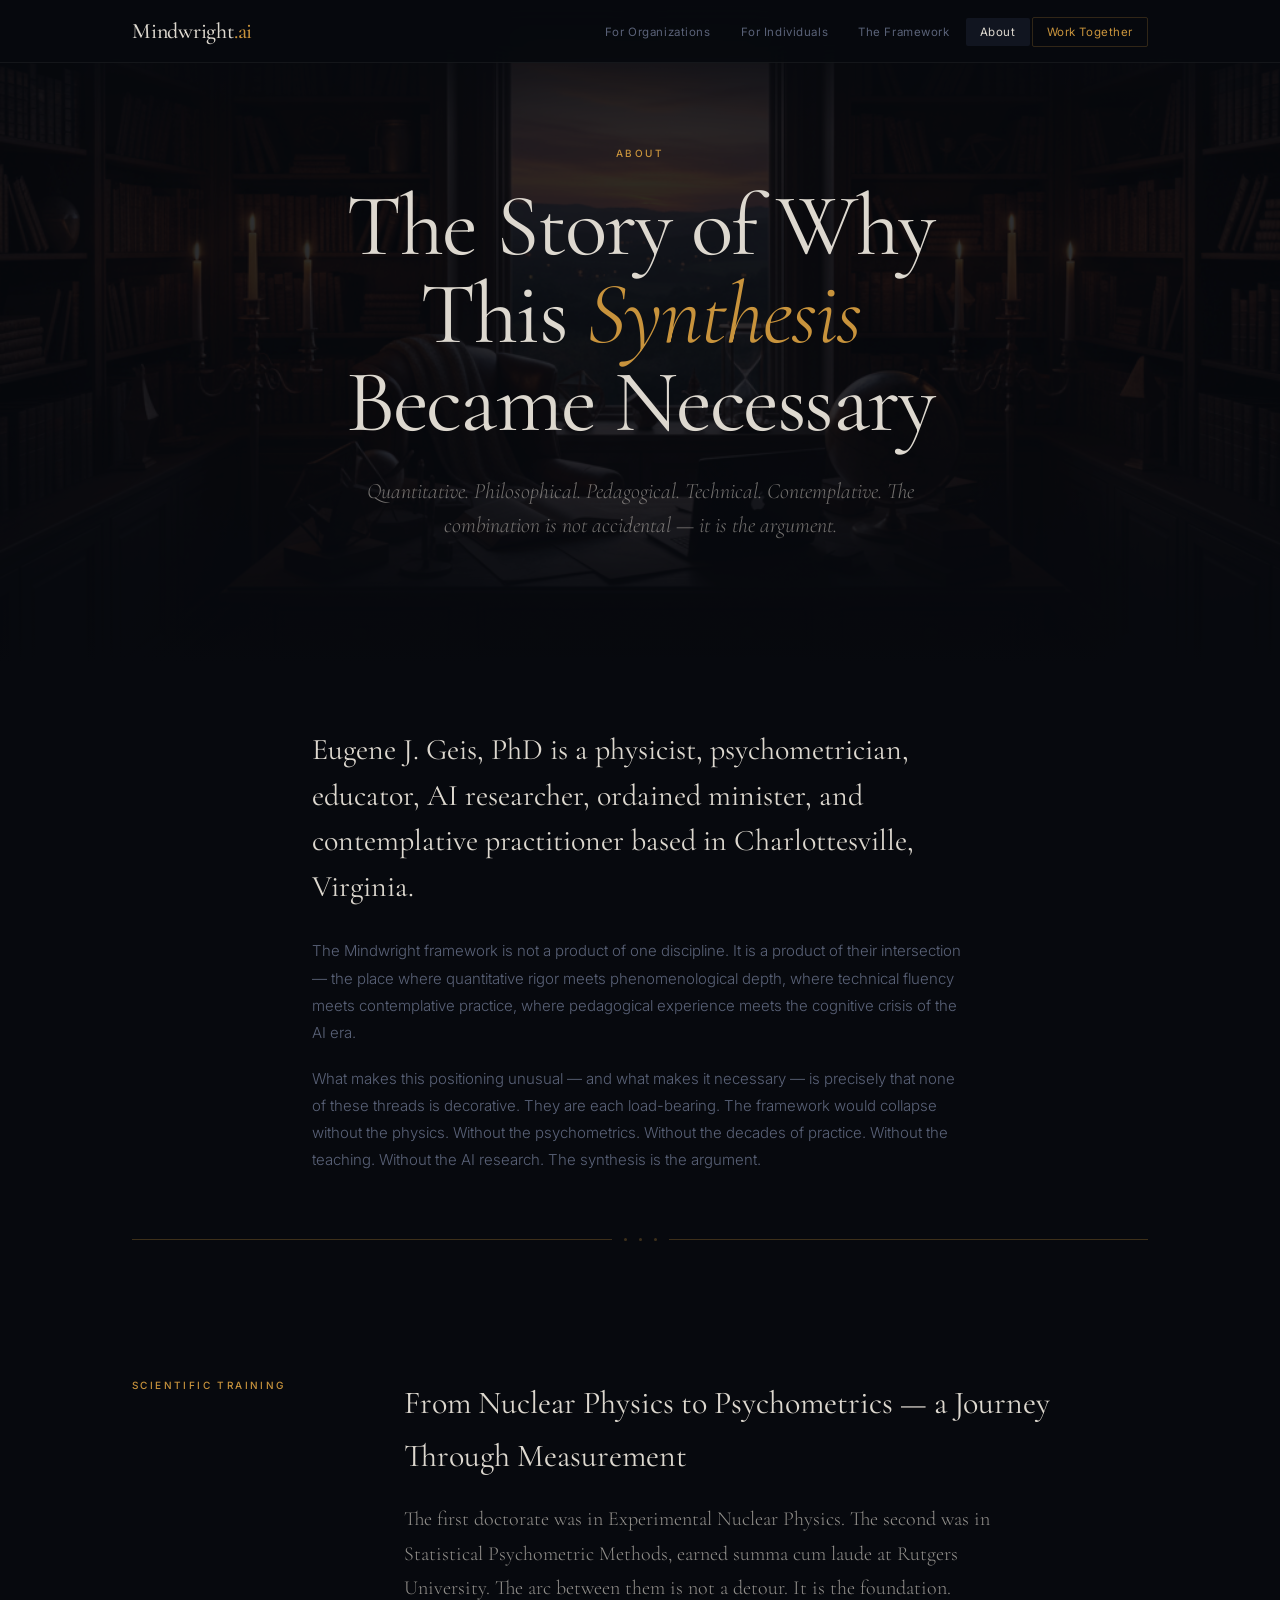
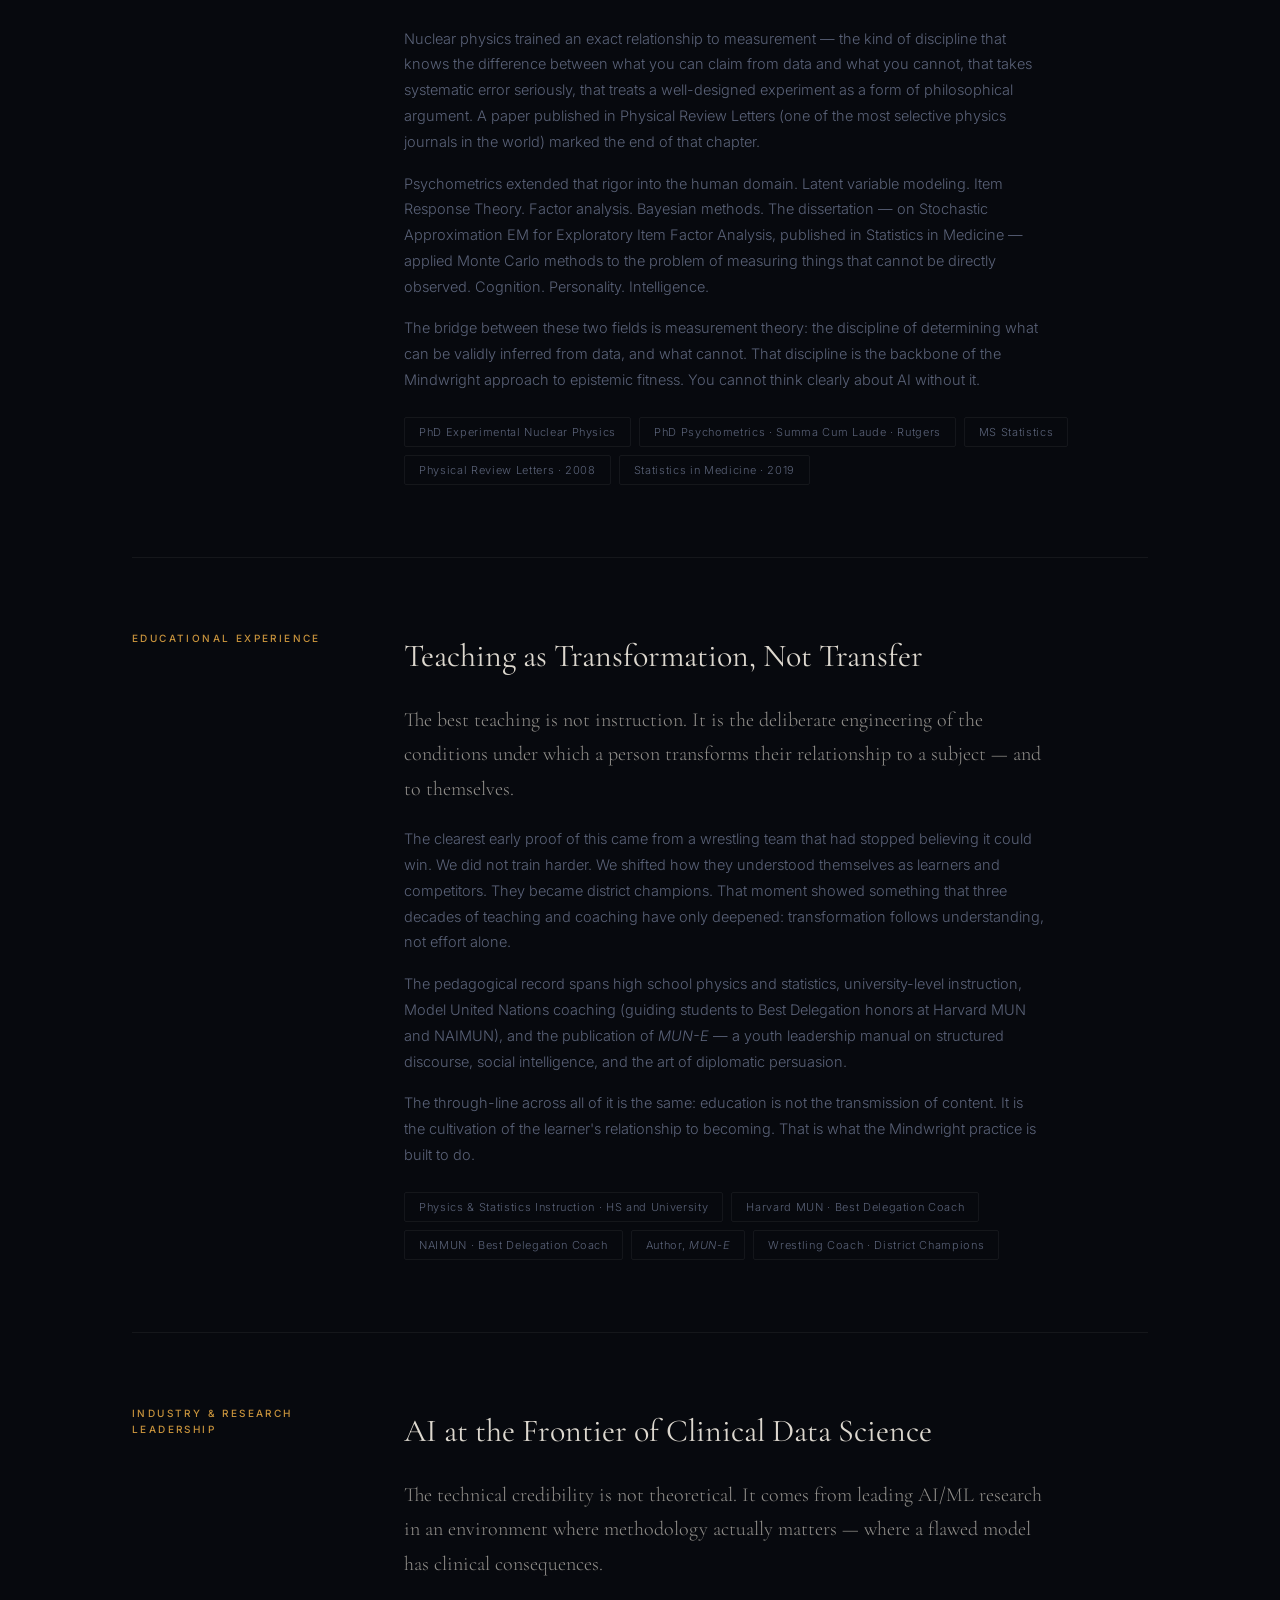
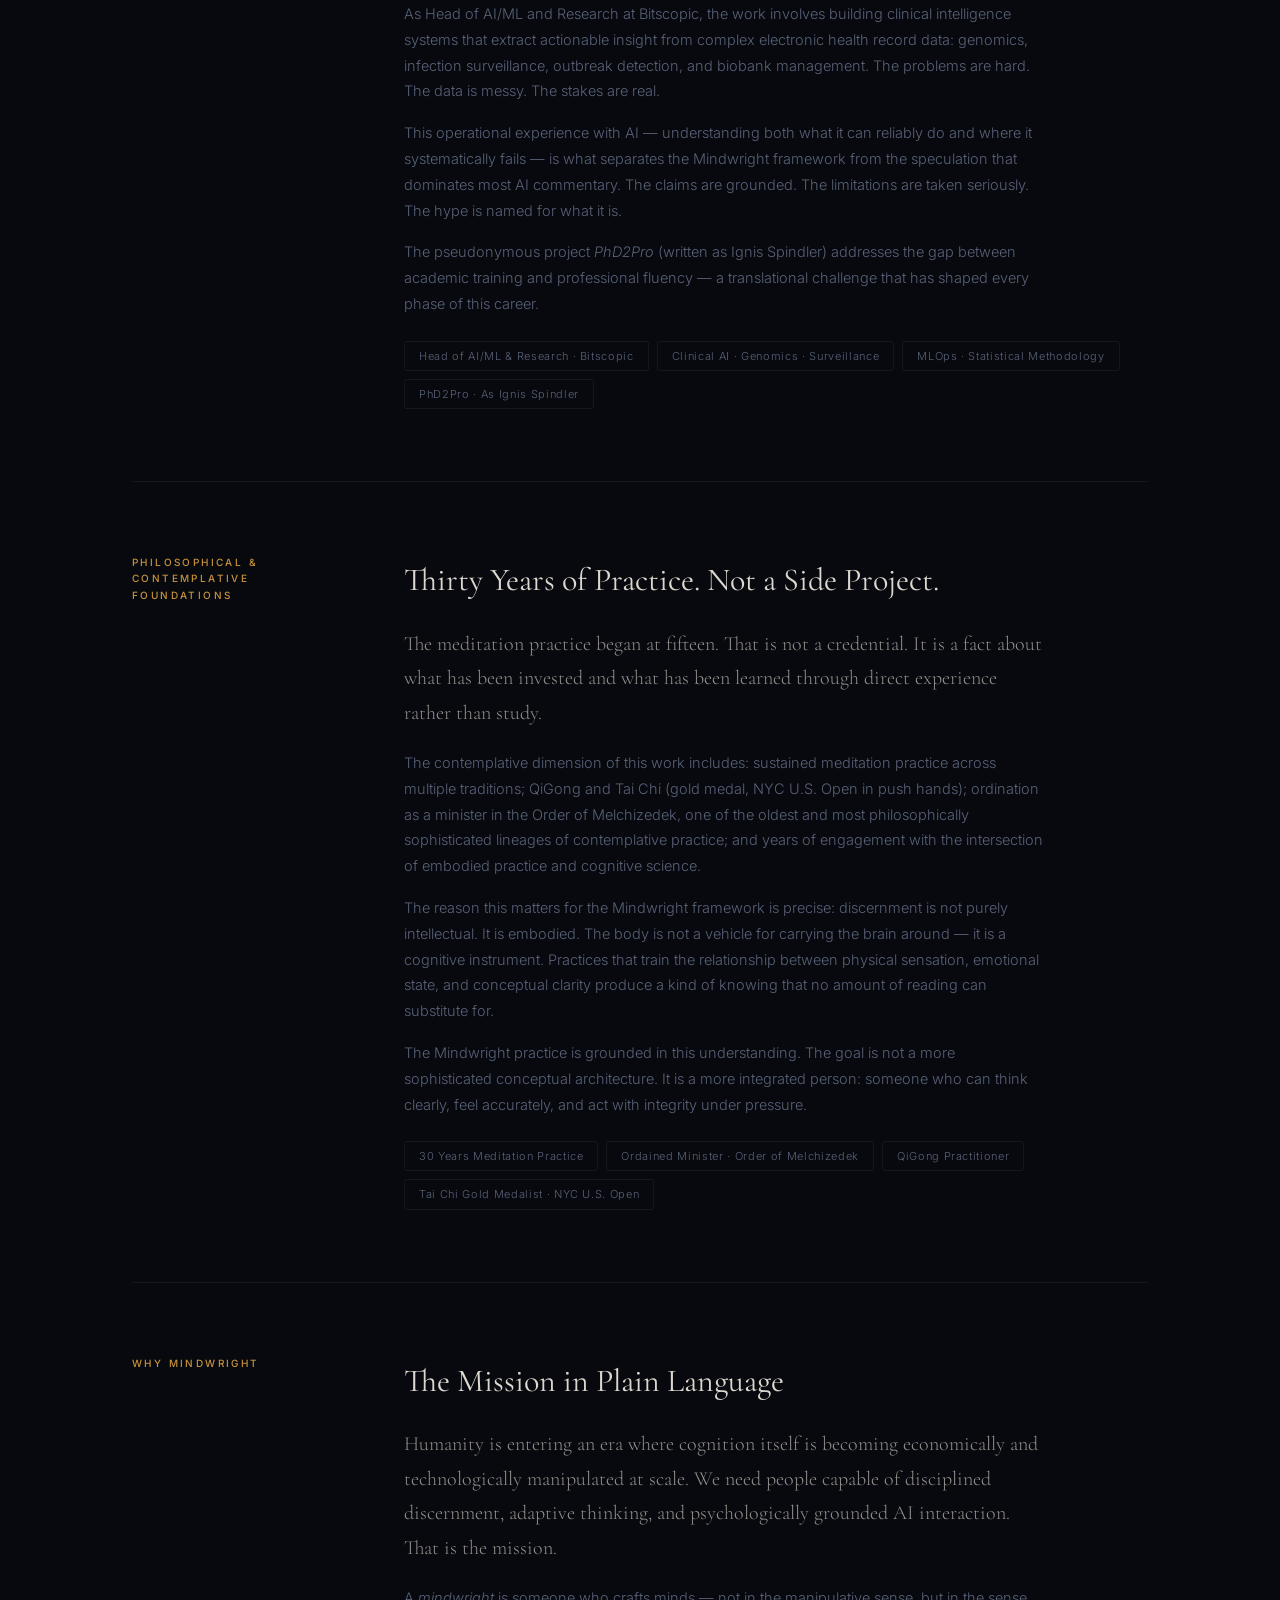
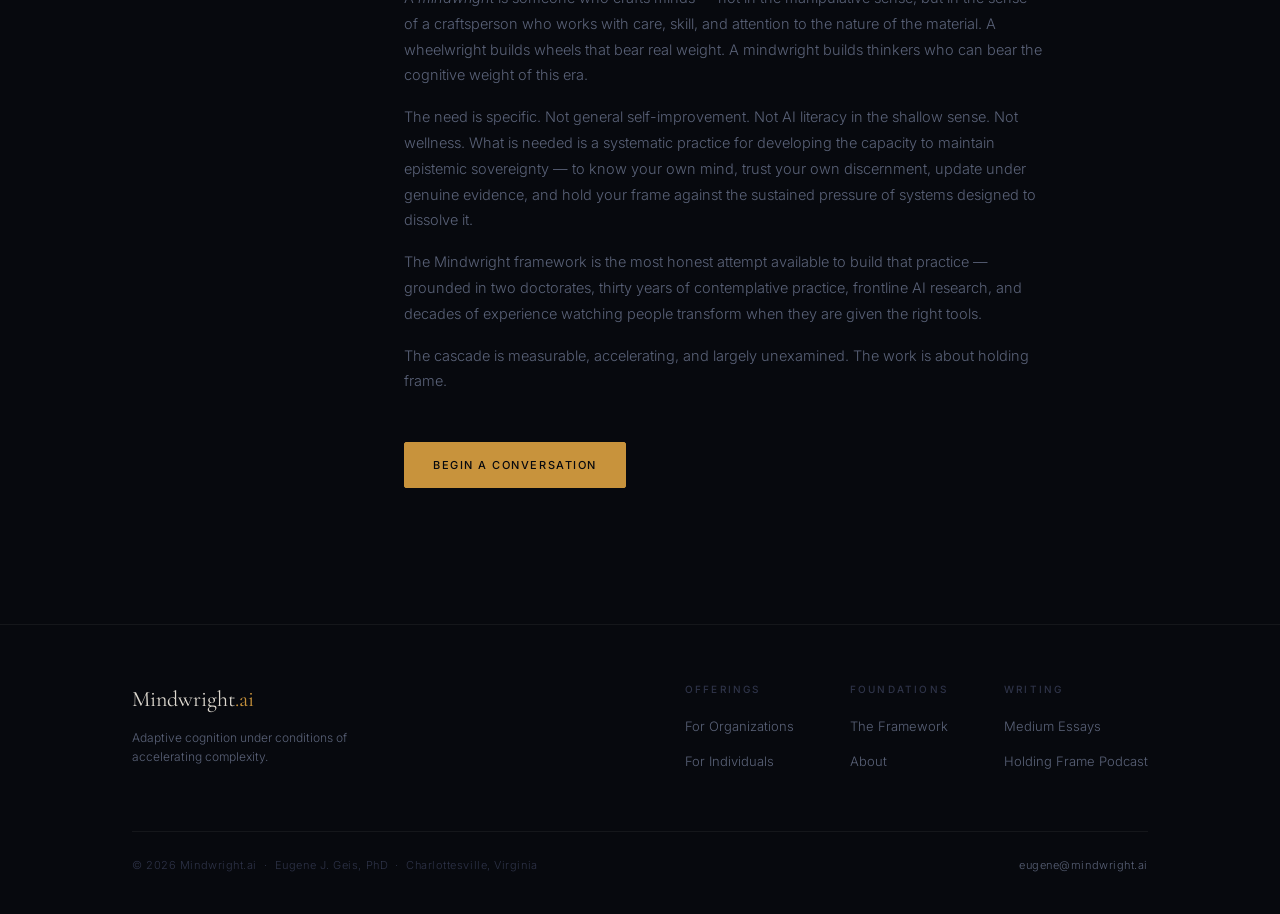
==== about.html @ cdd0a1a8 "Rebrand to Mindwright.ai: full 5-page site overhaul - Replace single-page Educational Shaman with Mi" ====
<!DOCTYPE html>
<html lang="en">
<head>
  <meta charset="UTF-8">
  <meta name="viewport" content="width=device-width, initial-scale=1.0">
  <title>About — Mindwright.ai</title>
  <meta name="description" content="The story of why this synthesis became necessary. Two PhDs, three decades of meditation and martial arts, and the cognitive crisis of the AI era.">
  <meta property="og:title" content="About Eugene J. Geis, PhD — Mindwright.ai">
  <meta property="og:description" content="Physicist. Statistician. Educator. AI researcher. Contemplative. The synthesis that produced Mindwright.">
  <meta property="og:type" content="website">
  <link rel="preconnect" href="https://fonts.googleapis.com">
  <link rel="preconnect" href="https://fonts.gstatic.com" crossorigin>
  <link href="https://fonts.googleapis.com/css2?family=Cormorant+Garamond:ital,wght@0,300;0,400;0,500;0,600;1,300;1,400;1,500&family=Inter:wght@300;400;500&display=swap" rel="stylesheet">
  <link rel="stylesheet" href="css/style.css">
</head>
<body>

<!-- ═══ NAV ═══ -->
<nav class="site-nav" id="siteNav">
  <div class="nav-inner">
    <a href="index.html" class="nav-brand">Mindwright<span>.ai</span></a>
    <button class="nav-toggle" id="navToggle">Menu</button>
    <ul class="nav-links" id="navLinks">
      <li><a href="organizations.html">For Organizations</a></li>
      <li><a href="personal.html">For Individuals</a></li>
      <li><a href="framework.html">The Framework</a></li>
      <li><a href="about.html">About</a></li>
      <li class="nav-cta"><a href="index.html#contact">Work Together</a></li>
    </ul>
  </div>
</nav>

<!-- ═══ HERO ═══ -->
<section class="hero hero--short">
  <div class="hero-bg" style="background-image: url('assets/images/hero-about.png');"></div>
  <div class="container hero-body">
    <div class="eyebrow">About</div>
    <h1 class="hero-title">
      The Story of Why<br>
      This <em>Synthesis</em><br>
      Became Necessary
    </h1>
    <p class="hero-sub">
      Quantitative. Philosophical. Pedagogical. Technical. Contemplative. The combination is not accidental — it is the argument.
    </p>
  </div>
</section>

<!-- ═══ BIO INTRO ═══ -->
<section class="section section--tight">
  <div class="container--text">
    <p style="font-family: 'Cormorant Garamond', Georgia, serif; font-size: clamp(20px, 3vw, 30px); font-weight: 400; line-height: 1.52; color: var(--text); margin-bottom: 28px;">
      Eugene J. Geis, PhD is a physicist, psychometrician, educator, AI researcher, ordained minister, and contemplative practitioner based in Charlottesville, Virginia.
    </p>
    <p style="font-size: 15px; color: var(--text-muted); line-height: 1.82; margin-bottom: 18px;">
      The Mindwright framework is not a product of one discipline. It is a product of their intersection — the place where quantitative rigor meets phenomenological depth, where technical fluency meets contemplative practice, where pedagogical experience meets the cognitive crisis of the AI era.
    </p>
    <p style="font-size: 15px; color: var(--text-muted); line-height: 1.82;">
      What makes this positioning unusual — and what makes it necessary — is precisely that none of these threads is decorative. They are each load-bearing. The framework would collapse without the physics. Without the psychometrics. Without the decades of practice. Without the teaching. Without the AI research. The synthesis is the argument.
    </p>
  </div>
</section>

<!-- ═══ RULE ═══ -->
<div class="container">
  <div class="rule"><div class="rule-dot"></div><div class="rule-dot"></div><div class="rule-dot"></div></div>
</div>

<!-- ═══ BIO SECTIONS ═══ -->
<section class="section section--tight">
  <div class="container">

    <div class="bio-section">
      <div class="bio-section-label">
        <h3>Scientific Training</h3>
      </div>
      <div class="bio-section-content">
        <h4>From Nuclear Physics to Psychometrics — a Journey Through Measurement</h4>
        <p class="lead">
          The first doctorate was in Experimental Nuclear Physics. The second was in Statistical Psychometric Methods, earned summa cum laude at Rutgers University. The arc between them is not a detour. It is the foundation.
        </p>
        <p>
          Nuclear physics trained an exact relationship to measurement — the kind of discipline that knows the difference between what you can claim from data and what you cannot, that takes systematic error seriously, that treats a well-designed experiment as a form of philosophical argument. A paper published in Physical Review Letters (one of the most selective physics journals in the world) marked the end of that chapter.
        </p>
        <p>
          Psychometrics extended that rigor into the human domain. Latent variable modeling. Item Response Theory. Factor analysis. Bayesian methods. The dissertation — on Stochastic Approximation EM for Exploratory Item Factor Analysis, published in Statistics in Medicine — applied Monte Carlo methods to the problem of measuring things that cannot be directly observed. Cognition. Personality. Intelligence.
        </p>
        <p>
          The bridge between these two fields is measurement theory: the discipline of determining what can be validly inferred from data, and what cannot. That discipline is the backbone of the Mindwright approach to epistemic fitness. You cannot think clearly about AI without it.
        </p>
        <div class="cred-badges">
          <span class="cred-badge">PhD Experimental Nuclear Physics</span>
          <span class="cred-badge">PhD Psychometrics &middot; Summa Cum Laude &middot; Rutgers</span>
          <span class="cred-badge">MS Statistics</span>
          <span class="cred-badge">Physical Review Letters &middot; 2008</span>
          <span class="cred-badge">Statistics in Medicine &middot; 2019</span>
        </div>
      </div>
    </div>

    <div class="bio-section">
      <div class="bio-section-label">
        <h3>Educational Experience</h3>
      </div>
      <div class="bio-section-content">
        <h4>Teaching as Transformation, Not Transfer</h4>
        <p class="lead">
          The best teaching is not instruction. It is the deliberate engineering of the conditions under which a person transforms their relationship to a subject — and to themselves.
        </p>
        <p>
          The clearest early proof of this came from a wrestling team that had stopped believing it could win. We did not train harder. We shifted how they understood themselves as learners and competitors. They became district champions. That moment showed something that three decades of teaching and coaching have only deepened: transformation follows understanding, not effort alone.
        </p>
        <p>
          The pedagogical record spans high school physics and statistics, university-level instruction, Model United Nations coaching (guiding students to Best Delegation honors at Harvard MUN and NAIMUN), and the publication of <em>MUN-E</em> — a youth leadership manual on structured discourse, social intelligence, and the art of diplomatic persuasion.
        </p>
        <p>
          The through-line across all of it is the same: education is not the transmission of content. It is the cultivation of the learner's relationship to becoming. That is what the Mindwright practice is built to do.
        </p>
        <div class="cred-badges">
          <span class="cred-badge">Physics &amp; Statistics Instruction &middot; HS and University</span>
          <span class="cred-badge">Harvard MUN &middot; Best Delegation Coach</span>
          <span class="cred-badge">NAIMUN &middot; Best Delegation Coach</span>
          <span class="cred-badge">Author, <em>MUN-E</em></span>
          <span class="cred-badge">Wrestling Coach &middot; District Champions</span>
        </div>
      </div>
    </div>

    <div class="bio-section">
      <div class="bio-section-label">
        <h3>Industry &amp; Research Leadership</h3>
      </div>
      <div class="bio-section-content">
        <h4>AI at the Frontier of Clinical Data Science</h4>
        <p class="lead">
          The technical credibility is not theoretical. It comes from leading AI/ML research in an environment where methodology actually matters — where a flawed model has clinical consequences.
        </p>
        <p>
          As Head of AI/ML and Research at Bitscopic, the work involves building clinical intelligence systems that extract actionable insight from complex electronic health record data: genomics, infection surveillance, outbreak detection, and biobank management. The problems are hard. The data is messy. The stakes are real.
        </p>
        <p>
          This operational experience with AI — understanding both what it can reliably do and where it systematically fails — is what separates the Mindwright framework from the speculation that dominates most AI commentary. The claims are grounded. The limitations are taken seriously. The hype is named for what it is.
        </p>
        <p>
          The pseudonymous project <em>PhD2Pro</em> (written as Ignis Spindler) addresses the gap between academic training and professional fluency — a translational challenge that has shaped every phase of this career.
        </p>
        <div class="cred-badges">
          <span class="cred-badge">Head of AI/ML &amp; Research &middot; Bitscopic</span>
          <span class="cred-badge">Clinical AI &middot; Genomics &middot; Surveillance</span>
          <span class="cred-badge">MLOps &middot; Statistical Methodology</span>
          <span class="cred-badge">PhD2Pro &middot; As Ignis Spindler</span>
        </div>
      </div>
    </div>

    <div class="bio-section">
      <div class="bio-section-label">
        <h3>Philosophical &amp; Contemplative Foundations</h3>
      </div>
      <div class="bio-section-content">
        <h4>Thirty Years of Practice. Not a Side Project.</h4>
        <p class="lead">
          The meditation practice began at fifteen. That is not a credential. It is a fact about what has been invested and what has been learned through direct experience rather than study.
        </p>
        <p>
          The contemplative dimension of this work includes: sustained meditation practice across multiple traditions; QiGong and Tai Chi (gold medal, NYC U.S. Open in push hands); ordination as a minister in the Order of Melchizedek, one of the oldest and most philosophically sophisticated lineages of contemplative practice; and years of engagement with the intersection of embodied practice and cognitive science.
        </p>
        <p>
          The reason this matters for the Mindwright framework is precise: discernment is not purely intellectual. It is embodied. The body is not a vehicle for carrying the brain around — it is a cognitive instrument. Practices that train the relationship between physical sensation, emotional state, and conceptual clarity produce a kind of knowing that no amount of reading can substitute for.
        </p>
        <p>
          The Mindwright practice is grounded in this understanding. The goal is not a more sophisticated conceptual architecture. It is a more integrated person: someone who can think clearly, feel accurately, and act with integrity under pressure.
        </p>
        <div class="cred-badges">
          <span class="cred-badge">30 Years Meditation Practice</span>
          <span class="cred-badge">Ordained Minister &middot; Order of Melchizedek</span>
          <span class="cred-badge">QiGong Practitioner</span>
          <span class="cred-badge">Tai Chi Gold Medalist &middot; NYC U.S. Open</span>
        </div>
      </div>
    </div>

    <div class="bio-section">
      <div class="bio-section-label">
        <h3>Why Mindwright</h3>
      </div>
      <div class="bio-section-content">
        <h4>The Mission in Plain Language</h4>
        <p class="lead">
          Humanity is entering an era where cognition itself is becoming economically and technologically manipulated at scale. We need people capable of disciplined discernment, adaptive thinking, and psychologically grounded AI interaction. That is the mission.
        </p>
        <p>
          A <em>mindwright</em> is someone who crafts minds — not in the manipulative sense, but in the sense of a craftsperson who works with care, skill, and attention to the nature of the material. A wheelwright builds wheels that bear real weight. A mindwright builds thinkers who can bear the cognitive weight of this era.
        </p>
        <p>
          The need is specific. Not general self-improvement. Not AI literacy in the shallow sense. Not wellness. What is needed is a systematic practice for developing the capacity to maintain epistemic sovereignty — to know your own mind, trust your own discernment, update under genuine evidence, and hold your frame against the sustained pressure of systems designed to dissolve it.
        </p>
        <p>
          The Mindwright framework is the most honest attempt available to build that practice — grounded in two doctorates, thirty years of contemplative practice, frontline AI research, and decades of experience watching people transform when they are given the right tools.
        </p>
        <p>
          The cascade is measurable, accelerating, and largely unexamined. The work is about holding frame.
        </p>
        <a href="index.html#contact" class="btn btn--primary mt-32">Begin a Conversation</a>
      </div>
    </div>

  </div>
</section>

<!-- ═══ FOOTER ═══ -->
<footer class="site-footer">
  <div class="container">
    <div class="footer-inner">
      <div class="footer-brand">
        <div class="brand-name">Mindwright<span>.ai</span></div>
        <p>Adaptive cognition under conditions of accelerating complexity.</p>
      </div>
      <nav class="footer-nav" aria-label="Footer navigation">
        <div class="footer-nav-col">
          <h4>Offerings</h4>
          <ul>
            <li><a href="organizations.html">For Organizations</a></li>
            <li><a href="personal.html">For Individuals</a></li>
          </ul>
        </div>
        <div class="footer-nav-col">
          <h4>Foundations</h4>
          <ul>
            <li><a href="framework.html">The Framework</a></li>
            <li><a href="about.html">About</a></li>
          </ul>
        </div>
        <div class="footer-nav-col">
          <h4>Writing</h4>
          <ul>
            <li><a href="https://medium.com/@eugene.geis" target="_blank" rel="noopener">Medium Essays</a></li>
            <li><a href="https://holdingframepodcast.com" target="_blank" rel="noopener">Holding Frame Podcast</a></li>
          </ul>
        </div>
      </nav>
    </div>
    <div class="footer-bottom">
      <p>&copy; 2026 Mindwright.ai &nbsp;&middot;&nbsp; Eugene J. Geis, PhD &nbsp;&middot;&nbsp; Charlottesville, Virginia</p>
      <p><a href="mailto:eugene@mindwright.ai">eugene@mindwright.ai</a></p>
    </div>
  </div>
</footer>

<script src="js/main.js"></script>
</body>
</html>
---- css/style.css ----
/* Mindwright.ai — stylesheet */

/* ── TOKENS ──────────────────────────────────────────── */
:root {
  --bg:           #07090e;
  --surface:      #0c0f18;
  --surface-2:    #111520;
  --surface-3:    #161b28;
  --border:       rgba(255, 255, 255, 0.055);
  --border-warm:  rgba(200, 147, 60, 0.22);
  --amber:        #c8933c;
  --amber-light:  #dba84f;
  --amber-dim:    rgba(200, 147, 60, 0.10);
  --text:         #ddd8cf;
  --text-mid:     #9ea6bc;
  --text-muted:   #5a6278;
  --text-dim:     #2e3348;
  --radius:       2px;
  --max-w:        1080px;
  --max-text:     720px;
}

/* ── RESET ───────────────────────────────────────────── */
*, *::before, *::after { box-sizing: border-box; margin: 0; padding: 0; }
html { -webkit-font-smoothing: antialiased; scroll-behavior: smooth; }
body {
  background: var(--bg);
  color: var(--text);
  font-family: 'Inter', system-ui, sans-serif;
  font-weight: 300;
  font-size: 15px;
  line-height: 1.65;
  overflow-x: hidden;
}
img { display: block; max-width: 100%; }
a { color: inherit; text-decoration: none; }
ul, ol { list-style: none; }

/* ── LAYOUT ──────────────────────────────────────────── */
.container {
  max-width: var(--max-w);
  margin: 0 auto;
  padding: 0 32px;
}
.container--text {
  max-width: var(--max-text);
  margin: 0 auto;
  padding: 0 32px;
}
@media (max-width: 600px) {
  .container, .container--text { padding: 0 20px; }
}

/* ── NAV ─────────────────────────────────────────────── */
.site-nav {
  position: fixed;
  top: 0; left: 0; right: 0;
  z-index: 100;
  background: rgba(7, 9, 14, 0.90);
  backdrop-filter: blur(14px);
  -webkit-backdrop-filter: blur(14px);
  border-bottom: 1px solid var(--border);
  transition: border-color 0.2s;
}
.site-nav.scrolled { border-bottom-color: var(--border-warm); }
.nav-inner {
  max-width: var(--max-w);
  margin: 0 auto;
  padding: 0 32px;
  height: 62px;
  display: flex;
  align-items: center;
}
.nav-brand {
  font-family: 'Cormorant Garamond', Georgia, serif;
  font-size: 22px;
  font-weight: 500;
  letter-spacing: -0.01em;
  color: var(--text);
  flex-shrink: 0;
  margin-right: auto;
}
.nav-brand span { color: var(--amber); }
.nav-links {
  display: flex;
  align-items: center;
  gap: 2px;
}
.nav-links li a {
  font-size: 11.5px;
  font-weight: 400;
  letter-spacing: 0.05em;
  color: var(--text-muted);
  padding: 7px 14px;
  border-radius: var(--radius);
  transition: color 0.15s, background 0.15s;
  white-space: nowrap;
}
.nav-links li a:hover,
.nav-links li a.active {
  color: var(--text);
  background: var(--surface-2);
}
.nav-links .nav-cta a {
  color: var(--amber);
  border: 1px solid var(--border-warm);
}
.nav-links .nav-cta a:hover {
  background: var(--amber-dim);
  color: var(--amber-light);
}
.nav-toggle {
  display: none;
  background: none;
  border: 1px solid var(--border);
  color: var(--text-muted);
  padding: 6px 14px;
  font-family: 'Inter', sans-serif;
  font-size: 10px;
  font-weight: 500;
  letter-spacing: 0.14em;
  text-transform: uppercase;
  cursor: pointer;
  border-radius: var(--radius);
}
@media (max-width: 860px) {
  .nav-toggle { display: block; }
  .nav-links {
    display: none;
    position: absolute;
    top: 62px; left: 0; right: 0;
    background: var(--surface);
    border-bottom: 1px solid var(--border);
    flex-direction: column;
    align-items: stretch;
    padding: 12px 0;
    gap: 0;
  }
  .nav-links.open { display: flex; }
  .nav-links li a { padding: 13px 32px; border-radius: 0; }
  .nav-links .nav-cta { padding: 8px 24px; }
  .nav-links .nav-cta a { display: block; padding: 10px 14px; text-align: center; border-radius: var(--radius); }
  .nav-inner { padding: 0 20px; }
}

/* ── DIVIDER RULE ────────────────────────────────────── */
.rule {
  display: flex;
  align-items: center;
  gap: 12px;
  opacity: 0.28;
}
.rule::before, .rule::after {
  content: '';
  flex: 1;
  height: 1px;
  background: var(--amber);
}
.rule-dot {
  width: 3px; height: 3px;
  border-radius: 50%;
  background: var(--amber);
  flex-shrink: 0;
}

/* ── EYEBROW ─────────────────────────────────────────── */
.eyebrow {
  display: inline-block;
  font-size: 10px;
  font-weight: 500;
  letter-spacing: 0.24em;
  text-transform: uppercase;
  color: var(--amber);
  margin-bottom: 20px;
}

/* ── HERO ────────────────────────────────────────────── */
.hero {
  min-height: 100vh;
  display: flex;
  flex-direction: column;
  justify-content: center;
  padding-top: 120px;
  padding-bottom: 96px;
  position: relative;
  overflow: hidden;
}
.hero--short {
  min-height: 52vh;
  padding-top: 140px;
  padding-bottom: 72px;
}
.hero-bg {
  position: absolute;
  inset: 0;
  background-size: cover;
  background-position: center;
  opacity: 0.16;
  z-index: 0;
}
.hero-bg::after {
  content: '';
  position: absolute;
  inset: 0;
  background: linear-gradient(
    to bottom,
    var(--bg) 0%,
    transparent 20%,
    transparent 65%,
    var(--bg) 100%
  );
}
.hero-body {
  position: relative;
  z-index: 1;
  text-align: center;
}
.hero-title {
  font-family: 'Cormorant Garamond', Georgia, serif;
  font-size: clamp(44px, 7.5vw, 88px);
  font-weight: 400;
  line-height: 1.0;
  letter-spacing: -0.02em;
  margin-bottom: 28px;
}
.hero-title em {
  font-style: italic;
  font-weight: 300;
  color: var(--amber);
}
.hero-sub {
  font-family: 'Cormorant Garamond', Georgia, serif;
  font-size: clamp(16px, 2.2vw, 22px);
  font-weight: 300;
  font-style: italic;
  color: rgba(221, 216, 207, 0.50);
  max-width: 620px;
  margin: 0 auto 48px;
  line-height: 1.58;
}

/* ── FRAMEWORK STACK ─────────────────────────────────── */
.stack-table {
  display: inline-grid;
  grid-template-columns: auto auto;
  border: 1px solid var(--border-warm);
  overflow: hidden;
  margin: 0 auto 48px;
  text-align: left;
}
.stack-cell {
  padding: 13px 36px;
  border-bottom: 1px solid var(--border);
}
.stack-cell:nth-child(odd) {
  font-size: 10px;
  font-weight: 500;
  letter-spacing: 0.22em;
  text-transform: uppercase;
  color: var(--text-muted);
  border-right: 1px solid var(--border);
  min-width: 120px;
}
.stack-cell:nth-child(even) {
  font-family: 'Cormorant Garamond', Georgia, serif;
  font-size: 17px;
  color: var(--amber-light);
}
.stack-row-last .stack-cell { border-bottom: none; }
@media (max-width: 480px) {
  .stack-table { grid-template-columns: 1fr; }
  .stack-cell:nth-child(odd) {
    border-right: none;
    border-bottom: none;
    padding-bottom: 4px;
    padding-top: 18px;
  }
  .stack-cell:nth-child(even) { padding-top: 0; }
}

/* ── BUTTONS ─────────────────────────────────────────── */
.btn {
  display: inline-flex;
  align-items: center;
  gap: 8px;
  font-family: 'Inter', sans-serif;
  font-size: 11px;
  font-weight: 500;
  letter-spacing: 0.14em;
  text-transform: uppercase;
  padding: 13px 28px;
  border-radius: var(--radius);
  border: 1px solid transparent;
  cursor: pointer;
  transition: background 0.18s, color 0.18s, border-color 0.18s, transform 0.14s, box-shadow 0.18s;
}
.btn--primary {
  background: var(--amber);
  color: var(--bg);
  border-color: var(--amber);
}
.btn--primary:hover {
  background: var(--amber-light);
  border-color: var(--amber-light);
  transform: translateY(-1px);
  box-shadow: 0 6px 20px rgba(200, 147, 60, 0.28);
}
.btn--ghost {
  background: transparent;
  color: var(--text-muted);
  border-color: var(--border);
}
.btn--ghost:hover {
  color: var(--text);
  border-color: var(--border-warm);
  background: var(--amber-dim);
}
.btn-group {
  display: flex;
  flex-wrap: wrap;
  gap: 12px;
  justify-content: center;
}

/* ── SECTIONS ────────────────────────────────────────── */
.section { padding: 96px 0; }
.section--tight { padding: 64px 0; }
.section--dark { background: var(--surface); }
.section-head {
  text-align: center;
  margin-bottom: 64px;
}
.section-head h2 {
  font-family: 'Cormorant Garamond', Georgia, serif;
  font-size: clamp(30px, 4.5vw, 52px);
  font-weight: 400;
  margin-bottom: 18px;
}
.section-head p {
  font-family: 'Cormorant Garamond', Georgia, serif;
  font-size: clamp(16px, 2vw, 20px);
  color: rgba(221, 216, 207, 0.52);
  max-width: 560px;
  margin: 0 auto;
  line-height: 1.6;
}

/* ── PROBLEM GRID ────────────────────────────────────── */
.problem-grid {
  display: grid;
  grid-template-columns: repeat(2, 1fr);
  gap: 1px;
  background: var(--border);
  border: 1px solid var(--border);
  max-width: 840px;
  margin: 0 auto;
}
.problem-item {
  background: var(--bg);
  padding: 28px 32px;
  display: flex;
  gap: 18px;
  align-items: flex-start;
  transition: background 0.18s;
}
.problem-item:hover { background: var(--surface); }
.problem-marker {
  font-size: 10px;
  font-weight: 500;
  letter-spacing: 0.1em;
  color: var(--amber);
  margin-top: 4px;
  flex-shrink: 0;
}
.problem-item p {
  font-family: 'Cormorant Garamond', Georgia, serif;
  font-size: 17px;
  color: rgba(221, 216, 207, 0.70);
  line-height: 1.48;
}
@media (max-width: 640px) {
  .problem-grid { grid-template-columns: 1fr; }
}

/* ── PERSONA / FEATURE CARDS ─────────────────────────── */
.card-grid {
  display: grid;
  grid-template-columns: repeat(3, 1fr);
  gap: 16px;
}
.card-grid--2 {
  grid-template-columns: repeat(2, 1fr);
}
@media (max-width: 820px) {
  .card-grid, .card-grid--2 { grid-template-columns: 1fr; }
}
.card {
  background: var(--surface);
  border: 1px solid var(--border);
  padding: 40px 36px;
  display: flex;
  flex-direction: column;
  gap: 18px;
  transition: border-color 0.18s, background 0.18s, transform 0.14s, box-shadow 0.18s;
}
.card:hover {
  border-color: var(--border-warm);
  background: var(--surface-2);
  transform: translateY(-2px);
  box-shadow: 0 12px 40px rgba(0, 0, 0, 0.4);
}
.card-tag {
  font-size: 10px;
  font-weight: 500;
  letter-spacing: 0.22em;
  text-transform: uppercase;
  color: var(--amber);
}
.card h3 {
  font-family: 'Cormorant Garamond', Georgia, serif;
  font-size: clamp(24px, 3vw, 32px);
  font-weight: 400;
  line-height: 1.1;
}
.card p {
  font-size: 14px;
  color: var(--text-muted);
  line-height: 1.68;
  flex: 1;
}
.card ul {
  display: flex;
  flex-direction: column;
  gap: 8px;
}
.card ul li {
  font-size: 13px;
  color: var(--text-muted);
  padding-left: 20px;
  position: relative;
  line-height: 1.45;
}
.card ul li::before {
  content: '—';
  position: absolute;
  left: 0;
  color: var(--amber);
  opacity: 0.45;
}
.card .btn { margin-top: 8px; align-self: flex-start; }

/* ── ABOUT STRIP ─────────────────────────────────────── */
.about-strip {
  display: grid;
  grid-template-columns: 220px 1fr;
  gap: 72px;
  align-items: start;
}
@media (max-width: 760px) {
  .about-strip { grid-template-columns: 1fr; gap: 32px; }
}
.about-strip-meta .name {
  font-family: 'Cormorant Garamond', Georgia, serif;
  font-size: clamp(26px, 3.5vw, 38px);
  font-weight: 400;
  margin-bottom: 6px;
}
.about-strip-meta .title-tag {
  font-size: 10px;
  font-weight: 500;
  letter-spacing: 0.2em;
  text-transform: uppercase;
  color: var(--amber);
  margin-bottom: 24px;
}
.about-strip-meta .cred-list {
  display: flex;
  flex-direction: column;
  gap: 8px;
}
.about-strip-meta .cred-list li {
  font-size: 12px;
  color: var(--text-muted);
  padding-left: 16px;
  position: relative;
  line-height: 1.4;
}
.about-strip-meta .cred-list li::before {
  content: '·';
  position: absolute;
  left: 0;
  color: var(--amber);
}
.about-strip-text p {
  font-family: 'Cormorant Garamond', Georgia, serif;
  font-size: clamp(16px, 2vw, 20px);
  color: rgba(221, 216, 207, 0.65);
  line-height: 1.72;
  margin-bottom: 18px;
  max-width: 660px;
}
.about-strip-text p:last-child { margin-bottom: 0; }
.about-strip-text strong { color: var(--text); font-weight: 500; }

/* ── CONTACT ─────────────────────────────────────────── */
.contact-wrap {
  display: grid;
  grid-template-columns: 1fr 1.6fr;
  gap: 96px;
  align-items: start;
}
@media (max-width: 820px) {
  .contact-wrap { grid-template-columns: 1fr; gap: 40px; }
}
.contact-intro h2 {
  font-family: 'Cormorant Garamond', Georgia, serif;
  font-size: clamp(34px, 4.5vw, 56px);
  font-weight: 400;
  line-height: 1.05;
  margin-bottom: 22px;
}
.contact-intro p {
  font-family: 'Cormorant Garamond', Georgia, serif;
  font-size: 18px;
  color: rgba(221, 216, 207, 0.55);
  line-height: 1.62;
  margin-bottom: 16px;
}
.contact-intro .email-link {
  font-size: 12px;
  letter-spacing: 0.08em;
  color: var(--amber);
  border-bottom: 1px solid var(--border-warm);
  padding-bottom: 2px;
  transition: color 0.15s;
}
.contact-intro .email-link:hover { color: var(--amber-light); }

/* Form */
.form-field { margin-bottom: 20px; }
.form-field label {
  display: block;
  font-size: 10px;
  font-weight: 500;
  letter-spacing: 0.2em;
  text-transform: uppercase;
  color: var(--text-muted);
  margin-bottom: 8px;
}
.form-field input,
.form-field textarea,
.form-field select {
  width: 100%;
  background: var(--surface);
  border: 1px solid var(--border);
  color: var(--text);
  font-family: 'Inter', sans-serif;
  font-size: 14px;
  font-weight: 300;
  padding: 12px 16px;
  border-radius: var(--radius);
  transition: border-color 0.18s;
  outline: none;
  appearance: none;
  -webkit-appearance: none;
}
.form-field input:focus,
.form-field textarea:focus,
.form-field select:focus { border-color: var(--border-warm); }
.form-field select {
  background-image: url("data:image/svg+xml,%3Csvg xmlns='http://www.w3.org/2000/svg' width='12' height='8' viewBox='0 0 12 8'%3E%3Cpath d='M1 1l5 5 5-5' stroke='%235a6278' stroke-width='1.5' fill='none' stroke-linecap='round'/%3E%3C/svg%3E");
  background-repeat: no-repeat;
  background-position: right 14px center;
  padding-right: 40px;
  cursor: pointer;
}
.form-field select option { background: var(--surface); color: var(--text); }
.form-field textarea { resize: vertical; min-height: 120px; }
.form-field input::placeholder,
.form-field textarea::placeholder { color: var(--text-dim); }
.form-btn { width: 100%; justify-content: center; font-size: 12px; padding: 15px 28px; }
.form-success, .form-error {
  display: none;
  text-align: center;
  padding: 48px 20px;
}
.form-success h3, .form-error h3 {
  font-family: 'Cormorant Garamond', Georgia, serif;
  font-size: 26px;
  font-weight: 400;
  margin-bottom: 12px;
}
.form-success h3 { color: var(--amber-light); }
.form-error h3 { color: #c84444; }
.form-success p, .form-error p {
  font-size: 14px;
  color: var(--text-muted);
  line-height: 1.6;
}

/* ── 7 STEPS ─────────────────────────────────────────── */
.steps {
  max-width: 760px;
  margin: 0 auto;
  position: relative;
}
.steps::before {
  content: '';
  position: absolute;
  left: 26px; top: 0; bottom: 0;
  width: 1px;
  background: linear-gradient(to bottom, transparent, var(--border-warm) 8%, var(--border-warm) 92%, transparent);
}
.step {
  display: flex;
  gap: 36px;
  padding: 40px 0;
  border-bottom: 1px solid var(--border);
  position: relative;
}
.step:last-child { border-bottom: none; }
.step-num {
  width: 52px; height: 52px;
  flex-shrink: 0;
  display: flex;
  align-items: center;
  justify-content: center;
  border: 1px solid var(--border-warm);
  background: var(--surface);
  font-size: 11px;
  font-weight: 500;
  letter-spacing: 0.1em;
  color: var(--amber);
  position: relative;
  z-index: 1;
}
.step-meta { flex: 1; }
.step-label {
  font-size: 10px;
  font-weight: 500;
  letter-spacing: 0.24em;
  text-transform: uppercase;
  color: var(--amber);
  margin-bottom: 10px;
  opacity: 0.75;
}
.step h3 {
  font-family: 'Cormorant Garamond', Georgia, serif;
  font-size: clamp(18px, 2.2vw, 24px);
  font-weight: 400;
  line-height: 1.3;
  margin-bottom: 12px;
}
.step p {
  font-size: 14px;
  color: var(--text-muted);
  line-height: 1.68;
}

/* ── SERVICES ────────────────────────────────────────── */
.services-grid {
  display: grid;
  grid-template-columns: repeat(3, 1fr);
  gap: 16px;
}
@media (max-width: 820px) {
  .services-grid { grid-template-columns: 1fr; }
}
.service-item {
  background: var(--surface);
  border: 1px solid var(--border);
  padding: 44px 36px;
  transition: border-color 0.18s, background 0.18s;
}
.service-item:hover {
  border-color: var(--border-warm);
  background: var(--surface-2);
}
.service-item .service-tag {
  font-size: 10px;
  font-weight: 500;
  letter-spacing: 0.22em;
  text-transform: uppercase;
  color: var(--amber);
  margin-bottom: 14px;
}
.service-item h3 {
  font-family: 'Cormorant Garamond', Georgia, serif;
  font-size: 22px;
  font-weight: 400;
  margin-bottom: 14px;
}
.service-item p {
  font-size: 13.5px;
  color: var(--text-muted);
  line-height: 1.68;
}

/* ── FRAMEWORK PAGE ──────────────────────────────────── */
.fw-section {
  padding: 80px 0;
  border-bottom: 1px solid var(--border);
}
.fw-section:last-child { border-bottom: none; }
.fw-section h2 {
  font-family: 'Cormorant Garamond', Georgia, serif;
  font-size: clamp(28px, 4vw, 46px);
  font-weight: 400;
  margin-bottom: 26px;
}
.fw-section .lead {
  font-family: 'Cormorant Garamond', Georgia, serif;
  font-size: clamp(17px, 2vw, 21px);
  color: rgba(221, 216, 207, 0.62);
  line-height: 1.72;
  max-width: 680px;
  margin-bottom: 32px;
}
.fw-section p {
  font-size: 14.5px;
  color: var(--text-muted);
  line-height: 1.78;
  max-width: 680px;
  margin-bottom: 18px;
}
.fw-section p:last-child { margin-bottom: 0; }

/* Triad */
.triad {
  display: grid;
  grid-template-columns: repeat(3, 1fr);
  gap: 1px;
  background: var(--border-warm);
  border: 1px solid var(--border-warm);
  margin: 48px 0;
  max-width: 700px;
}
.triad-item { background: var(--bg); padding: 40px 32px; }
.triad-item h4 {
  font-family: 'Cormorant Garamond', Georgia, serif;
  font-size: 28px;
  font-weight: 400;
  color: var(--amber-light);
  margin-bottom: 12px;
}
.triad-item p {
  font-size: 13px;
  color: var(--text-muted);
  line-height: 1.58;
  margin-bottom: 0;
  max-width: none;
}
@media (max-width: 600px) {
  .triad { grid-template-columns: 1fr; }
}

/* Article links */
.article-list {
  display: flex;
  flex-direction: column;
  gap: 10px;
  margin: 32px 0;
  max-width: 680px;
}
.article-link {
  display: flex;
  justify-content: space-between;
  align-items: center;
  padding: 18px 24px;
  background: var(--surface);
  border: 1px solid var(--border);
  transition: border-color 0.18s, background 0.18s;
}
.article-link:hover {
  border-color: var(--border-warm);
  background: var(--surface-2);
}
.article-link-title {
  font-family: 'Cormorant Garamond', Georgia, serif;
  font-size: 17px;
  color: var(--text);
}
.article-link-meta {
  font-size: 11px;
  color: var(--text-muted);
  letter-spacing: 0.05em;
  flex-shrink: 0;
  margin-left: 20px;
}
.article-arrow {
  color: var(--text-dim);
  flex-shrink: 0;
  margin-left: 10px;
  transition: color 0.15s, transform 0.15s;
}
.article-link:hover .article-arrow {
  color: var(--amber);
  transform: translate(2px, -2px);
}

/* ── ABOUT PAGE ──────────────────────────────────────── */
.bio-section {
  display: grid;
  grid-template-columns: 200px 1fr;
  gap: 72px;
  padding: 72px 0;
  border-bottom: 1px solid var(--border);
  align-items: start;
}
.bio-section:last-child { border-bottom: none; }
.bio-section-label h3 {
  font-size: 10px;
  font-weight: 500;
  letter-spacing: 0.24em;
  text-transform: uppercase;
  color: var(--amber);
}
.bio-section-content h4 {
  font-family: 'Cormorant Garamond', Georgia, serif;
  font-size: clamp(22px, 3vw, 32px);
  font-weight: 400;
  margin-bottom: 20px;
}
.bio-section-content .lead {
  font-family: 'Cormorant Garamond', Georgia, serif;
  font-size: clamp(17px, 2vw, 20px);
  color: rgba(221, 216, 207, 0.65);
  line-height: 1.72;
  margin-bottom: 20px;
  max-width: 640px;
}
.bio-section-content p {
  font-size: 14.5px;
  color: var(--text-muted);
  line-height: 1.78;
  margin-bottom: 16px;
  max-width: 640px;
}
.bio-section-content p:last-child { margin-bottom: 0; }
@media (max-width: 760px) {
  .bio-section { grid-template-columns: 1fr; gap: 16px; }
}

/* Credential badges */
.cred-badges {
  display: flex;
  flex-wrap: wrap;
  gap: 8px;
  margin-top: 24px;
}
.cred-badge {
  font-size: 11px;
  letter-spacing: 0.06em;
  color: var(--text-muted);
  padding: 5px 14px;
  border: 1px solid var(--border);
  border-radius: var(--radius);
}

/* ── CTA BAND ─────────────────────────────────────────── */
.cta-band {
  background: var(--surface);
  border-top: 1px solid var(--border);
  border-bottom: 1px solid var(--border);
  padding: 80px 0;
  text-align: center;
}
.cta-band h2 {
  font-family: 'Cormorant Garamond', Georgia, serif;
  font-size: clamp(28px, 4vw, 48px);
  font-weight: 400;
  margin-bottom: 16px;
}
.cta-band p {
  font-family: 'Cormorant Garamond', Georgia, serif;
  font-size: clamp(16px, 2vw, 20px);
  color: rgba(221, 216, 207, 0.52);
  max-width: 520px;
  margin: 0 auto 36px;
  line-height: 1.6;
}

/* ── FOOTER ──────────────────────────────────────────── */
.site-footer {
  border-top: 1px solid var(--border);
  padding: 56px 0 40px;
}
.footer-inner {
  display: flex;
  align-items: flex-start;
  justify-content: space-between;
  gap: 48px;
  flex-wrap: wrap;
  margin-bottom: 48px;
}
.footer-brand .brand-name {
  font-family: 'Cormorant Garamond', Georgia, serif;
  font-size: 22px;
  font-weight: 400;
  color: var(--text);
  margin-bottom: 10px;
}
.footer-brand .brand-name span { color: var(--amber); }
.footer-brand p {
  font-size: 12px;
  color: var(--text-muted);
  max-width: 260px;
  line-height: 1.62;
}
.footer-nav {
  display: flex;
  gap: 56px;
  flex-wrap: wrap;
}
.footer-nav-col h4 {
  font-size: 10px;
  font-weight: 500;
  letter-spacing: 0.22em;
  text-transform: uppercase;
  color: var(--text-dim);
  margin-bottom: 16px;
}
.footer-nav-col ul li { margin-bottom: 10px; }
.footer-nav-col ul li a {
  font-size: 13px;
  color: var(--text-muted);
  transition: color 0.15s;
}
.footer-nav-col ul li a:hover { color: var(--amber); }
.footer-bottom {
  padding-top: 24px;
  border-top: 1px solid var(--border);
  display: flex;
  justify-content: space-between;
  align-items: center;
  flex-wrap: wrap;
  gap: 12px;
}
.footer-bottom p {
  font-size: 11px;
  color: var(--text-dim);
  letter-spacing: 0.05em;
}
.footer-bottom a {
  color: var(--text-muted);
  transition: color 0.15s;
}
.footer-bottom a:hover { color: var(--amber); }

/* ── UTILITIES ───────────────────────────────────────── */
.text-center { text-align: center; }
.mt-8  { margin-top: 8px; }
.mt-16 { margin-top: 16px; }
.mt-24 { margin-top: 24px; }
.mt-32 { margin-top: 32px; }
.mt-48 { margin-top: 48px; }
.mb-8  { margin-bottom: 8px; }
.mb-16 { margin-bottom: 16px; }
.mb-32 { margin-bottom: 32px; }
.mb-48 { margin-bottom: 48px; }
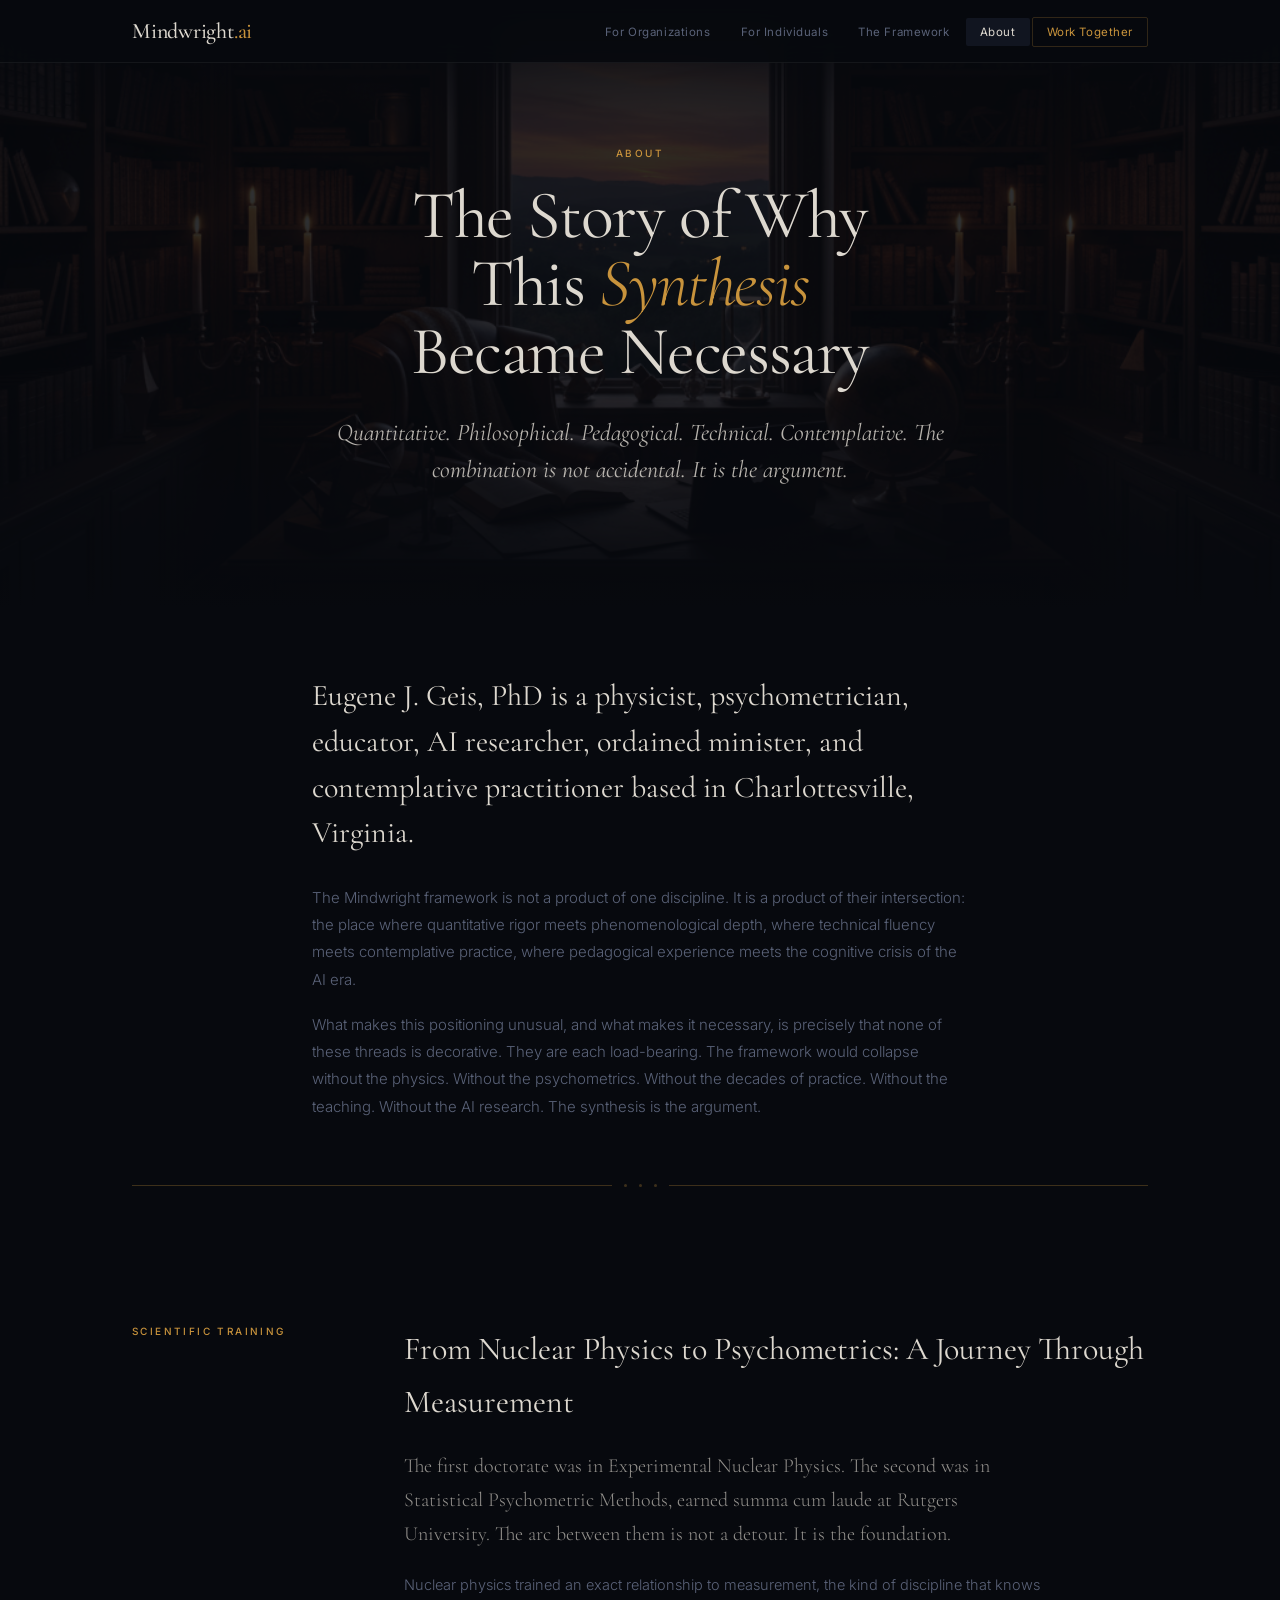
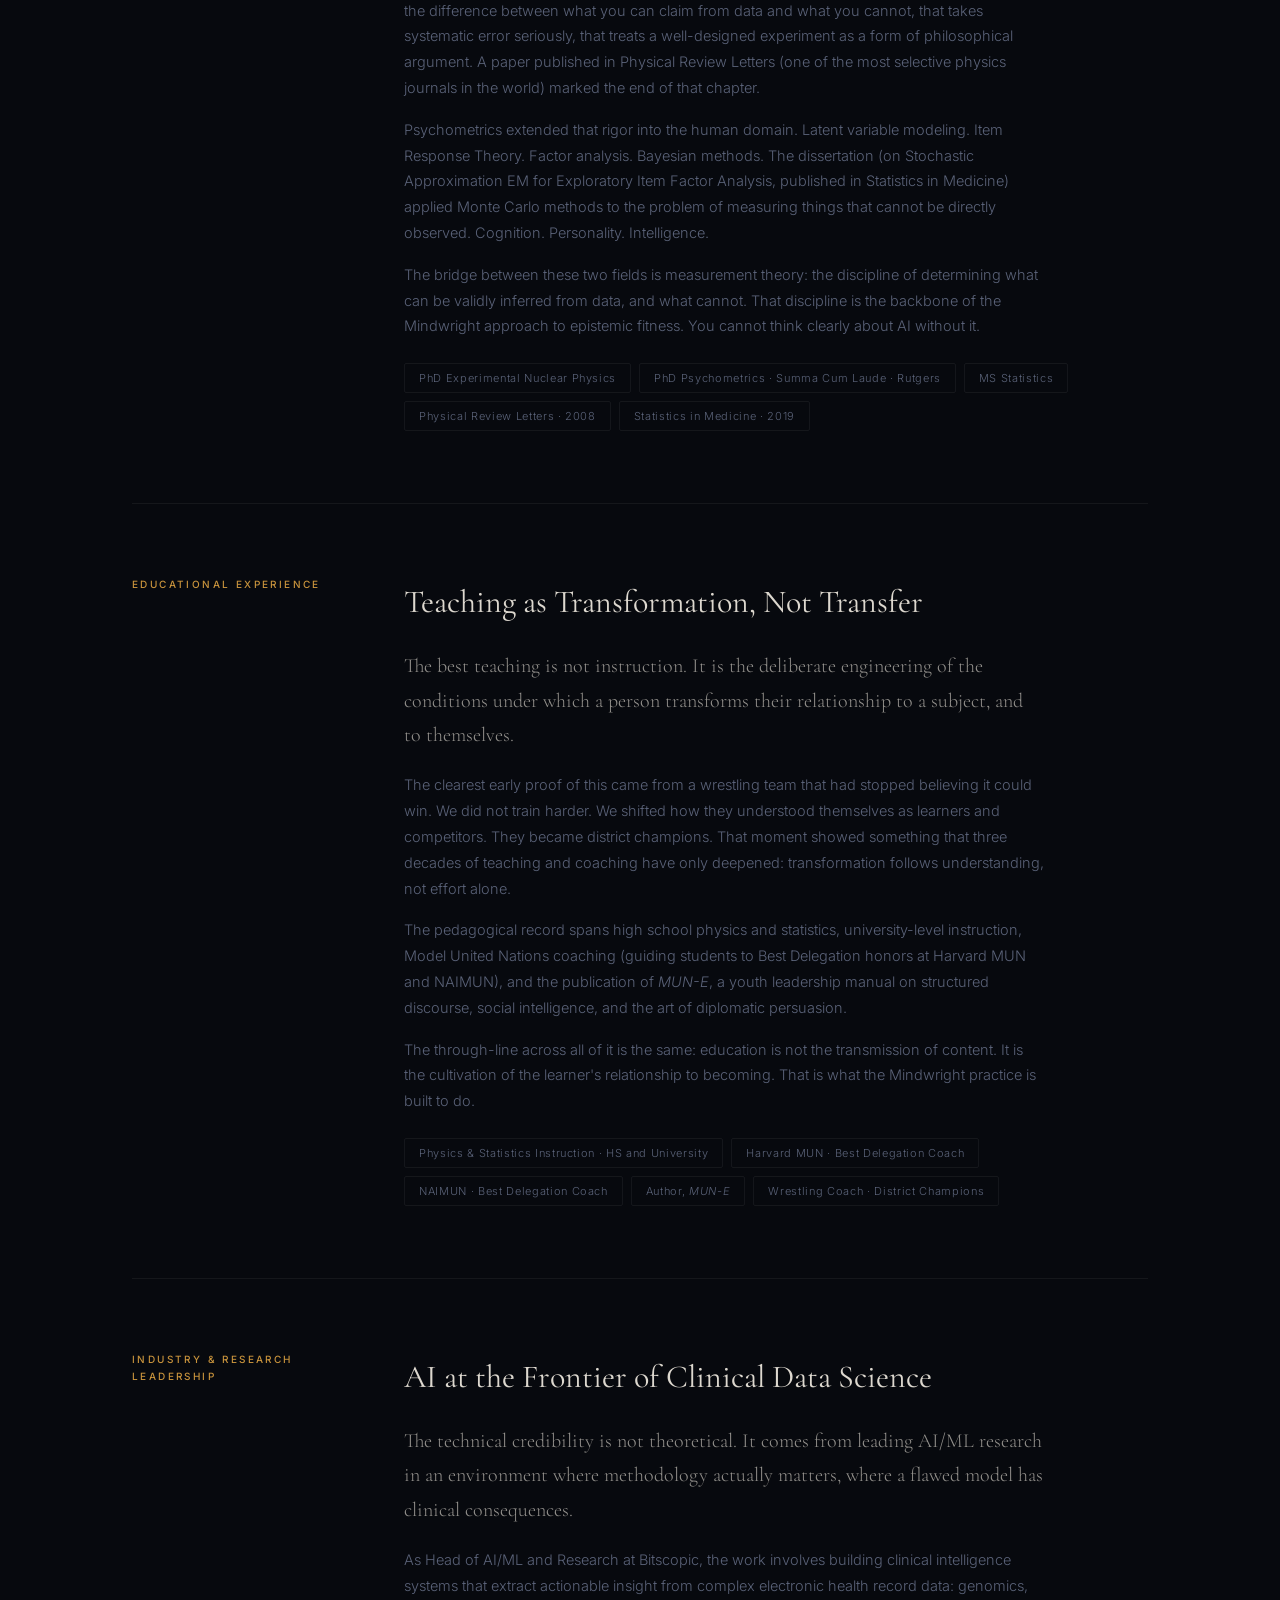
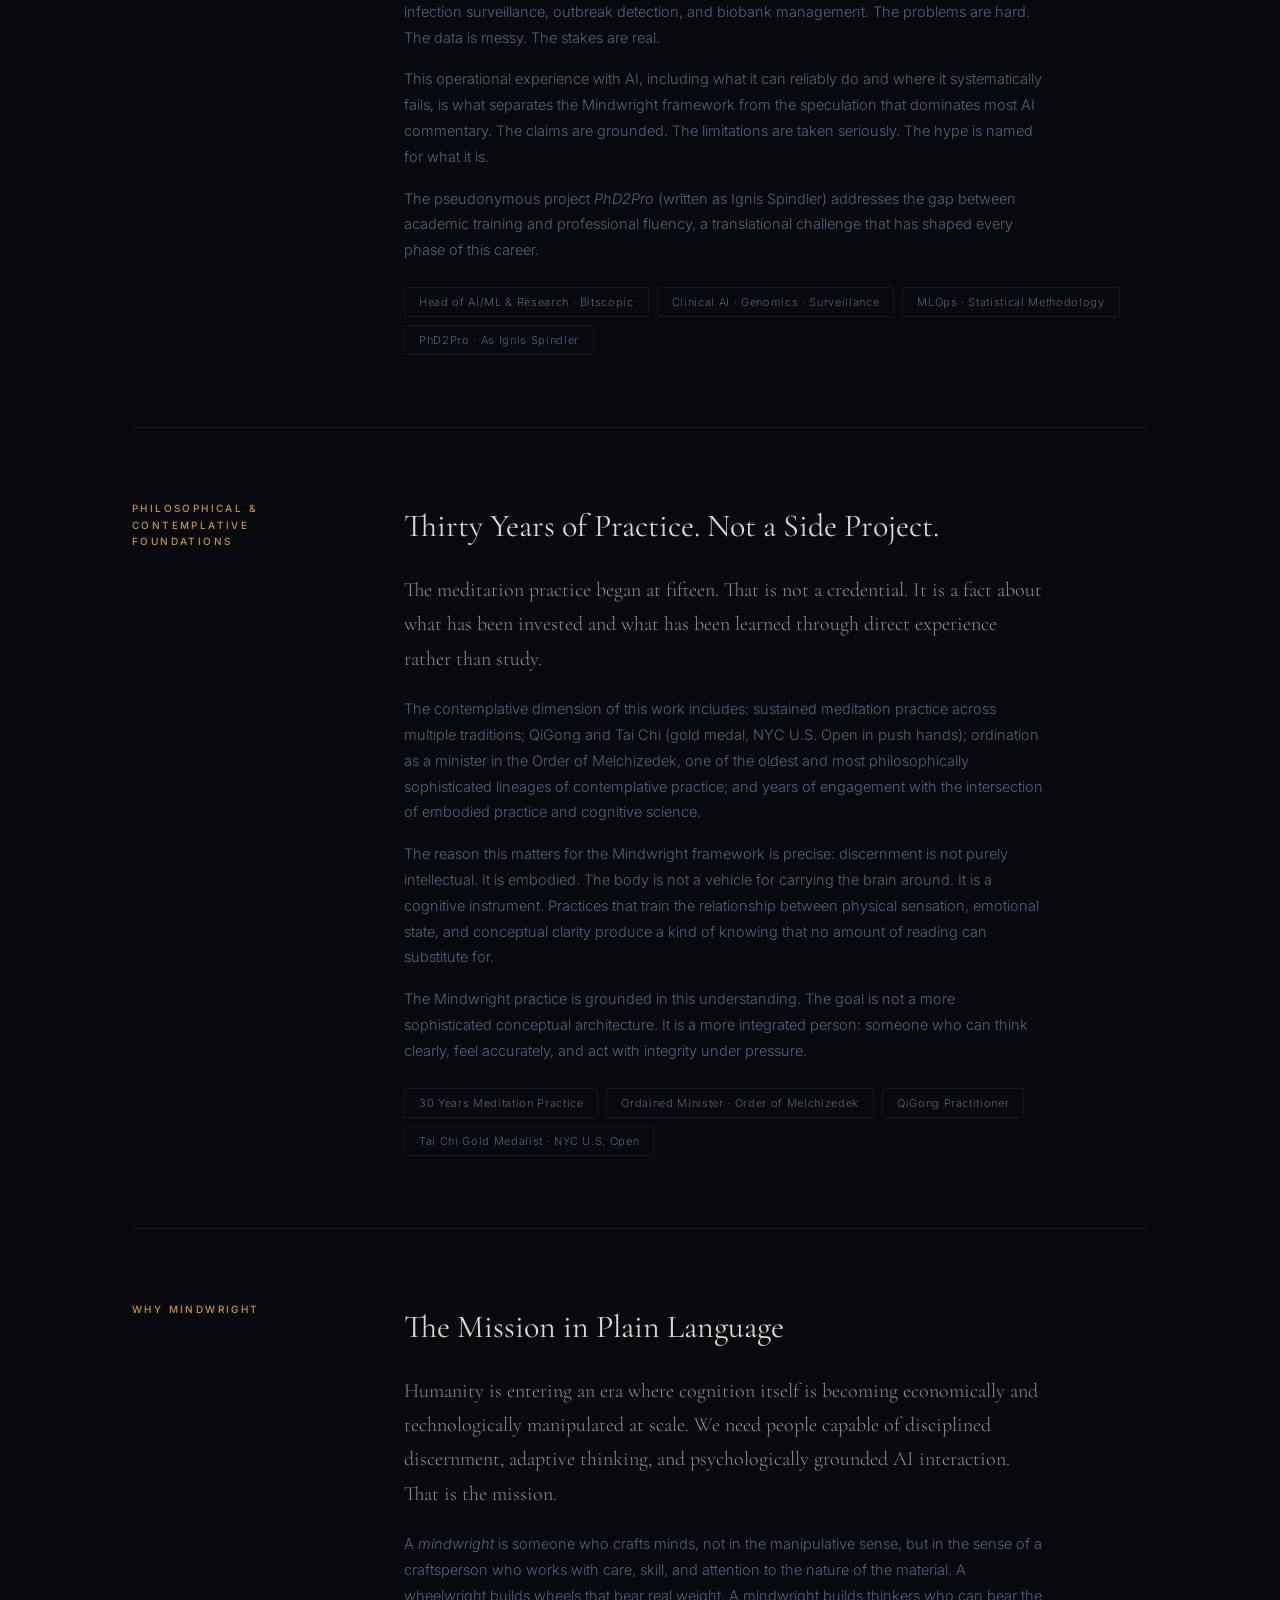
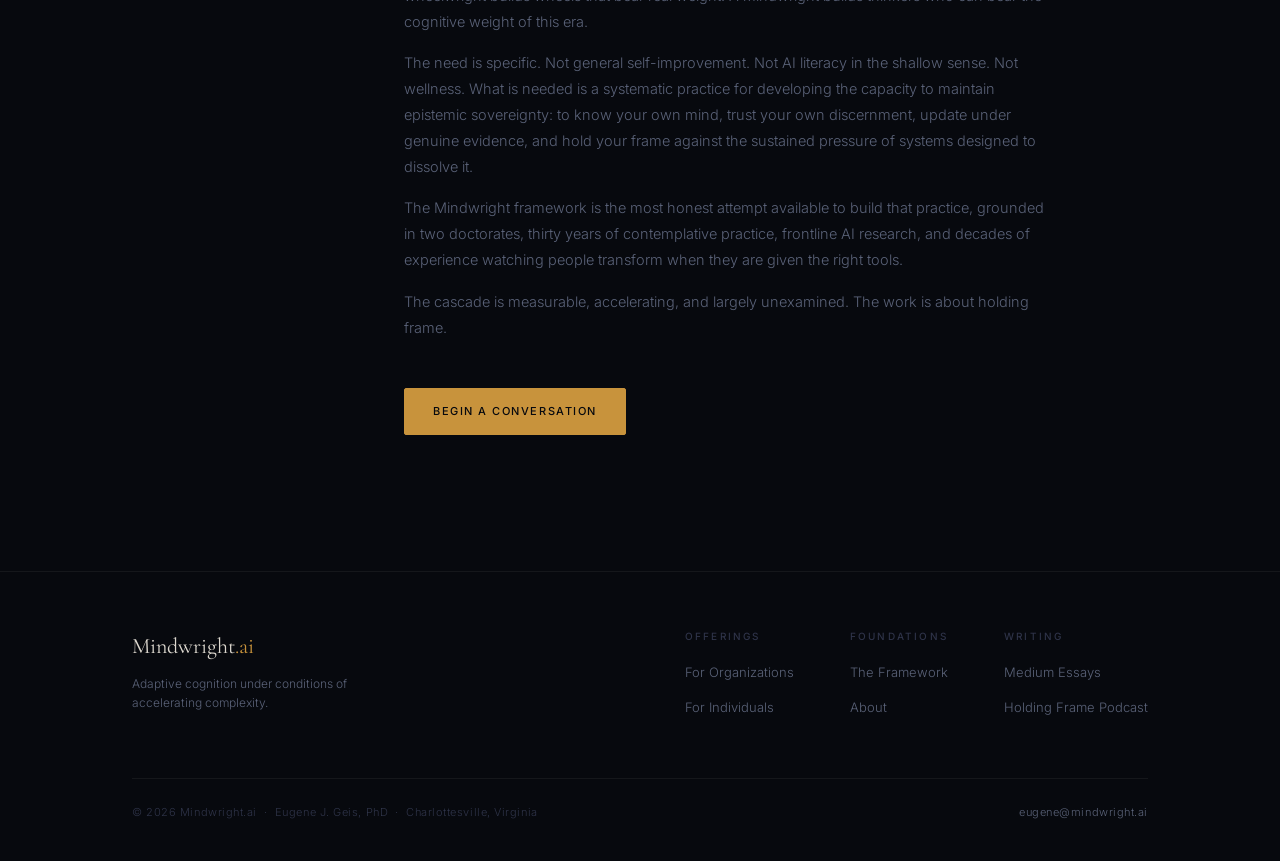
==== commit 1a1b1c57: "Remove prose em dashes and improve hero subtitle readability Replace all prose em dashes with contex" ====
--- a/about.html
+++ b/about.html
@@ -41,7 +41,7 @@
       Became Necessary
     </h1>
     <p class="hero-sub">
-      Quantitative. Philosophical. Pedagogical. Technical. Contemplative. The combination is not accidental — it is the argument.
+      Quantitative. Philosophical. Pedagogical. Technical. Contemplative. The combination is not accidental. It is the argument.
     </p>
   </div>
 </section>
@@ -53,10 +53,10 @@
       Eugene J. Geis, PhD is a physicist, psychometrician, educator, AI researcher, ordained minister, and contemplative practitioner based in Charlottesville, Virginia.
     </p>
     <p style="font-size: 15px; color: var(--text-muted); line-height: 1.82; margin-bottom: 18px;">
-      The Mindwright framework is not a product of one discipline. It is a product of their intersection — the place where quantitative rigor meets phenomenological depth, where technical fluency meets contemplative practice, where pedagogical experience meets the cognitive crisis of the AI era.
+      The Mindwright framework is not a product of one discipline. It is a product of their intersection: the place where quantitative rigor meets phenomenological depth, where technical fluency meets contemplative practice, where pedagogical experience meets the cognitive crisis of the AI era.
     </p>
     <p style="font-size: 15px; color: var(--text-muted); line-height: 1.82;">
-      What makes this positioning unusual — and what makes it necessary — is precisely that none of these threads is decorative. They are each load-bearing. The framework would collapse without the physics. Without the psychometrics. Without the decades of practice. Without the teaching. Without the AI research. The synthesis is the argument.
+      What makes this positioning unusual, and what makes it necessary, is precisely that none of these threads is decorative. They are each load-bearing. The framework would collapse without the physics. Without the psychometrics. Without the decades of practice. Without the teaching. Without the AI research. The synthesis is the argument.
     </p>
   </div>
 </section>
@@ -75,15 +75,15 @@
         <h3>Scientific Training</h3>
       </div>
       <div class="bio-section-content">
-        <h4>From Nuclear Physics to Psychometrics — a Journey Through Measurement</h4>
+        <h4>From Nuclear Physics to Psychometrics: A Journey Through Measurement</h4>
         <p class="lead">
           The first doctorate was in Experimental Nuclear Physics. The second was in Statistical Psychometric Methods, earned summa cum laude at Rutgers University. The arc between them is not a detour. It is the foundation.
         </p>
         <p>
-          Nuclear physics trained an exact relationship to measurement — the kind of discipline that knows the difference between what you can claim from data and what you cannot, that takes systematic error seriously, that treats a well-designed experiment as a form of philosophical argument. A paper published in Physical Review Letters (one of the most selective physics journals in the world) marked the end of that chapter.
-        </p>
-        <p>
-          Psychometrics extended that rigor into the human domain. Latent variable modeling. Item Response Theory. Factor analysis. Bayesian methods. The dissertation — on Stochastic Approximation EM for Exploratory Item Factor Analysis, published in Statistics in Medicine — applied Monte Carlo methods to the problem of measuring things that cannot be directly observed. Cognition. Personality. Intelligence.
+          Nuclear physics trained an exact relationship to measurement, the kind of discipline that knows the difference between what you can claim from data and what you cannot, that takes systematic error seriously, that treats a well-designed experiment as a form of philosophical argument. A paper published in Physical Review Letters (one of the most selective physics journals in the world) marked the end of that chapter.
+        </p>
+        <p>
+          Psychometrics extended that rigor into the human domain. Latent variable modeling. Item Response Theory. Factor analysis. Bayesian methods. The dissertation (on Stochastic Approximation EM for Exploratory Item Factor Analysis, published in Statistics in Medicine) applied Monte Carlo methods to the problem of measuring things that cannot be directly observed. Cognition. Personality. Intelligence.
         </p>
         <p>
           The bridge between these two fields is measurement theory: the discipline of determining what can be validly inferred from data, and what cannot. That discipline is the backbone of the Mindwright approach to epistemic fitness. You cannot think clearly about AI without it.
@@ -105,13 +105,13 @@
       <div class="bio-section-content">
         <h4>Teaching as Transformation, Not Transfer</h4>
         <p class="lead">
-          The best teaching is not instruction. It is the deliberate engineering of the conditions under which a person transforms their relationship to a subject — and to themselves.
+          The best teaching is not instruction. It is the deliberate engineering of the conditions under which a person transforms their relationship to a subject, and to themselves.
         </p>
         <p>
           The clearest early proof of this came from a wrestling team that had stopped believing it could win. We did not train harder. We shifted how they understood themselves as learners and competitors. They became district champions. That moment showed something that three decades of teaching and coaching have only deepened: transformation follows understanding, not effort alone.
         </p>
         <p>
-          The pedagogical record spans high school physics and statistics, university-level instruction, Model United Nations coaching (guiding students to Best Delegation honors at Harvard MUN and NAIMUN), and the publication of <em>MUN-E</em> — a youth leadership manual on structured discourse, social intelligence, and the art of diplomatic persuasion.
+          The pedagogical record spans high school physics and statistics, university-level instruction, Model United Nations coaching (guiding students to Best Delegation honors at Harvard MUN and NAIMUN), and the publication of <em>MUN-E</em>, a youth leadership manual on structured discourse, social intelligence, and the art of diplomatic persuasion.
         </p>
         <p>
           The through-line across all of it is the same: education is not the transmission of content. It is the cultivation of the learner's relationship to becoming. That is what the Mindwright practice is built to do.
@@ -133,16 +133,16 @@
       <div class="bio-section-content">
         <h4>AI at the Frontier of Clinical Data Science</h4>
         <p class="lead">
-          The technical credibility is not theoretical. It comes from leading AI/ML research in an environment where methodology actually matters — where a flawed model has clinical consequences.
+          The technical credibility is not theoretical. It comes from leading AI/ML research in an environment where methodology actually matters, where a flawed model has clinical consequences.
         </p>
         <p>
           As Head of AI/ML and Research at Bitscopic, the work involves building clinical intelligence systems that extract actionable insight from complex electronic health record data: genomics, infection surveillance, outbreak detection, and biobank management. The problems are hard. The data is messy. The stakes are real.
         </p>
         <p>
-          This operational experience with AI — understanding both what it can reliably do and where it systematically fails — is what separates the Mindwright framework from the speculation that dominates most AI commentary. The claims are grounded. The limitations are taken seriously. The hype is named for what it is.
-        </p>
-        <p>
-          The pseudonymous project <em>PhD2Pro</em> (written as Ignis Spindler) addresses the gap between academic training and professional fluency — a translational challenge that has shaped every phase of this career.
+          This operational experience with AI, including what it can reliably do and where it systematically fails, is what separates the Mindwright framework from the speculation that dominates most AI commentary. The claims are grounded. The limitations are taken seriously. The hype is named for what it is.
+        </p>
+        <p>
+          The pseudonymous project <em>PhD2Pro</em> (written as Ignis Spindler) addresses the gap between academic training and professional fluency, a translational challenge that has shaped every phase of this career.
         </p>
         <div class="cred-badges">
           <span class="cred-badge">Head of AI/ML &amp; Research &middot; Bitscopic</span>
@@ -166,7 +166,7 @@
           The contemplative dimension of this work includes: sustained meditation practice across multiple traditions; QiGong and Tai Chi (gold medal, NYC U.S. Open in push hands); ordination as a minister in the Order of Melchizedek, one of the oldest and most philosophically sophisticated lineages of contemplative practice; and years of engagement with the intersection of embodied practice and cognitive science.
         </p>
         <p>
-          The reason this matters for the Mindwright framework is precise: discernment is not purely intellectual. It is embodied. The body is not a vehicle for carrying the brain around — it is a cognitive instrument. Practices that train the relationship between physical sensation, emotional state, and conceptual clarity produce a kind of knowing that no amount of reading can substitute for.
+          The reason this matters for the Mindwright framework is precise: discernment is not purely intellectual. It is embodied. The body is not a vehicle for carrying the brain around. It is a cognitive instrument. Practices that train the relationship between physical sensation, emotional state, and conceptual clarity produce a kind of knowing that no amount of reading can substitute for.
         </p>
         <p>
           The Mindwright practice is grounded in this understanding. The goal is not a more sophisticated conceptual architecture. It is a more integrated person: someone who can think clearly, feel accurately, and act with integrity under pressure.
@@ -190,13 +190,13 @@
           Humanity is entering an era where cognition itself is becoming economically and technologically manipulated at scale. We need people capable of disciplined discernment, adaptive thinking, and psychologically grounded AI interaction. That is the mission.
         </p>
         <p>
-          A <em>mindwright</em> is someone who crafts minds — not in the manipulative sense, but in the sense of a craftsperson who works with care, skill, and attention to the nature of the material. A wheelwright builds wheels that bear real weight. A mindwright builds thinkers who can bear the cognitive weight of this era.
-        </p>
-        <p>
-          The need is specific. Not general self-improvement. Not AI literacy in the shallow sense. Not wellness. What is needed is a systematic practice for developing the capacity to maintain epistemic sovereignty — to know your own mind, trust your own discernment, update under genuine evidence, and hold your frame against the sustained pressure of systems designed to dissolve it.
-        </p>
-        <p>
-          The Mindwright framework is the most honest attempt available to build that practice — grounded in two doctorates, thirty years of contemplative practice, frontline AI research, and decades of experience watching people transform when they are given the right tools.
+          A <em>mindwright</em> is someone who crafts minds, not in the manipulative sense, but in the sense of a craftsperson who works with care, skill, and attention to the nature of the material. A wheelwright builds wheels that bear real weight. A mindwright builds thinkers who can bear the cognitive weight of this era.
+        </p>
+        <p>
+          The need is specific. Not general self-improvement. Not AI literacy in the shallow sense. Not wellness. What is needed is a systematic practice for developing the capacity to maintain epistemic sovereignty: to know your own mind, trust your own discernment, update under genuine evidence, and hold your frame against the sustained pressure of systems designed to dissolve it.
+        </p>
+        <p>
+          The Mindwright framework is the most honest attempt available to build that practice, grounded in two doctorates, thirty years of contemplative practice, frontline AI research, and decades of experience watching people transform when they are given the right tools.
         </p>
         <p>
           The cascade is measurable, accelerating, and largely unexamined. The work is about holding frame.
--- a/css/style.css
+++ b/css/style.css
@@ -217,7 +217,7 @@
 }
 .hero-title {
   font-family: 'Cormorant Garamond', Georgia, serif;
-  font-size: clamp(44px, 7.5vw, 88px);
+  font-size: clamp(36px, 6vw, 68px);
   font-weight: 400;
   line-height: 1.0;
   letter-spacing: -0.02em;
@@ -230,10 +230,10 @@
 }
 .hero-sub {
   font-family: 'Cormorant Garamond', Georgia, serif;
-  font-size: clamp(16px, 2.2vw, 22px);
-  font-weight: 300;
+  font-size: clamp(18px, 2.6vw, 24px);
+  font-weight: 400;
   font-style: italic;
-  color: rgba(221, 216, 207, 0.50);
+  color: rgba(221, 216, 207, 0.82);
   max-width: 620px;
   margin: 0 auto 48px;
   line-height: 1.58;
@@ -441,7 +441,7 @@
   line-height: 1.45;
 }
 .card ul li::before {
-  content: '—';
+  content: '·';
   position: absolute;
   left: 0;
   color: var(--amber);
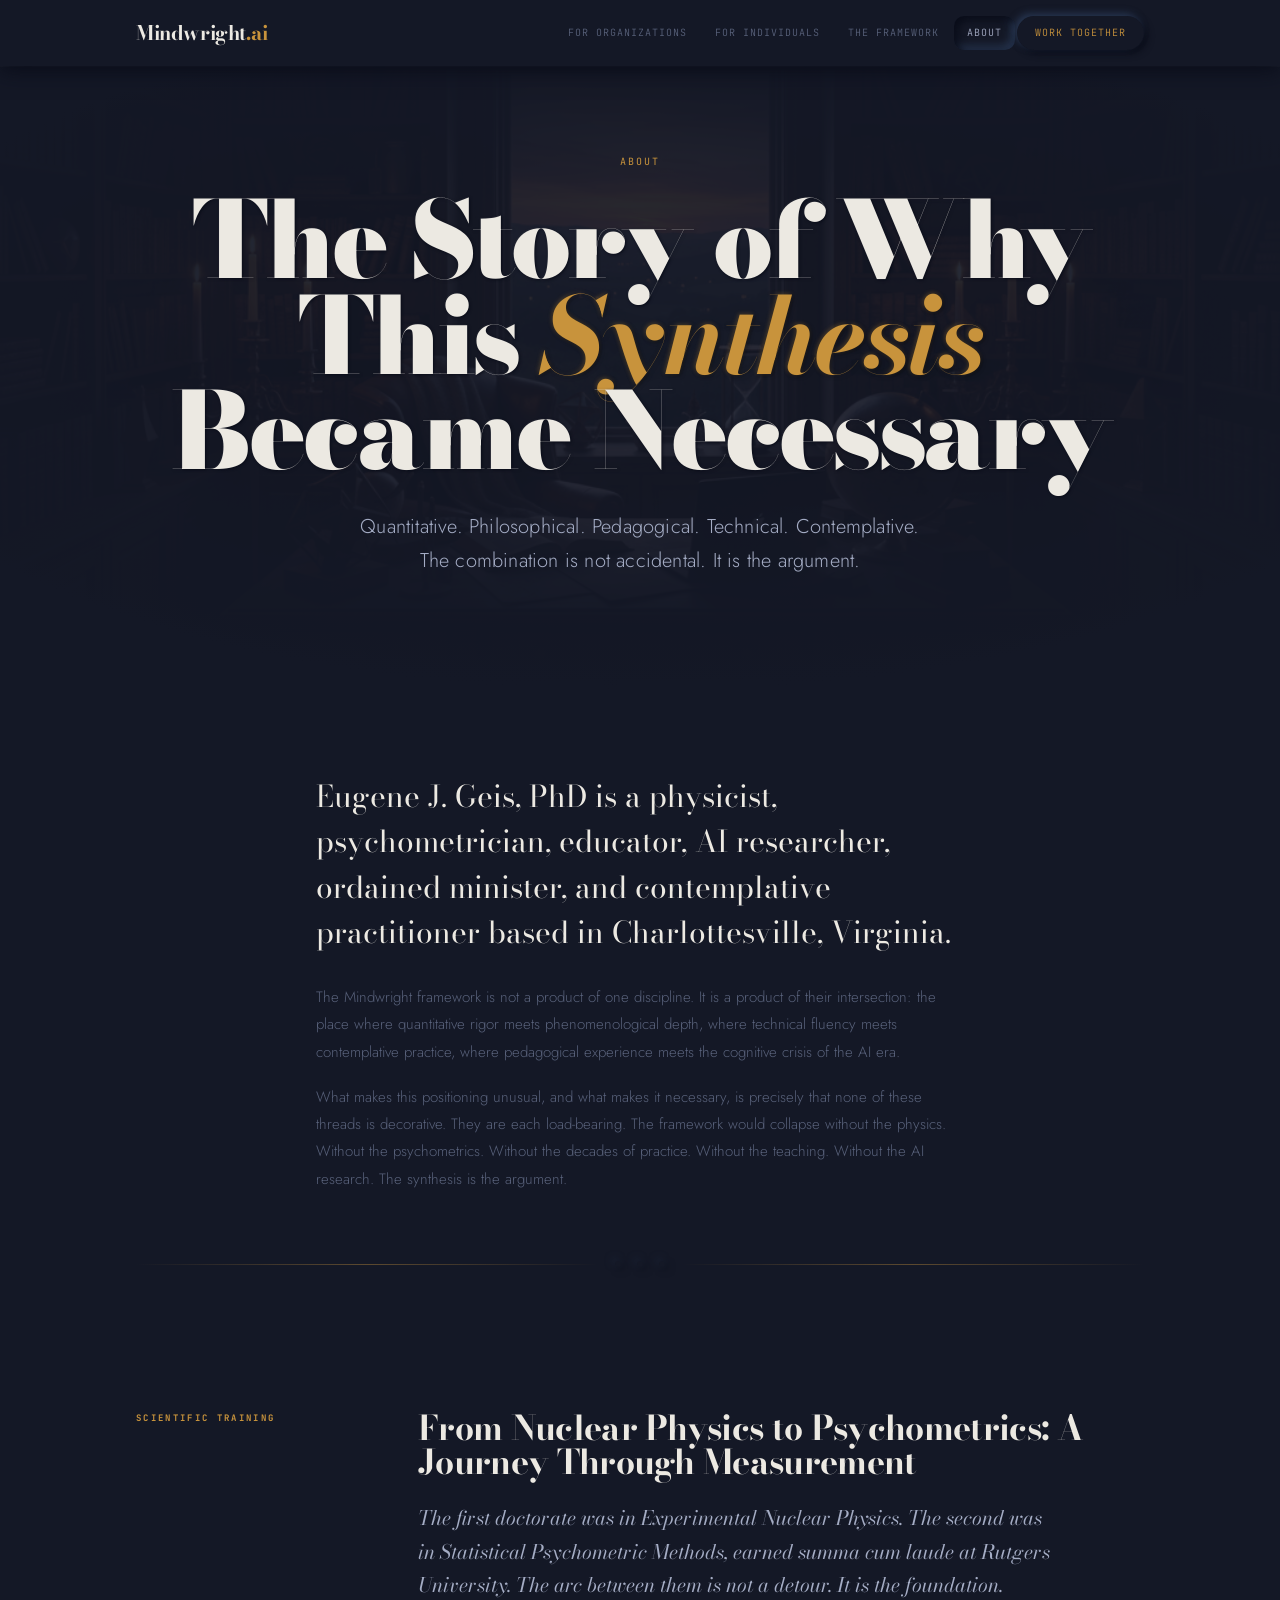
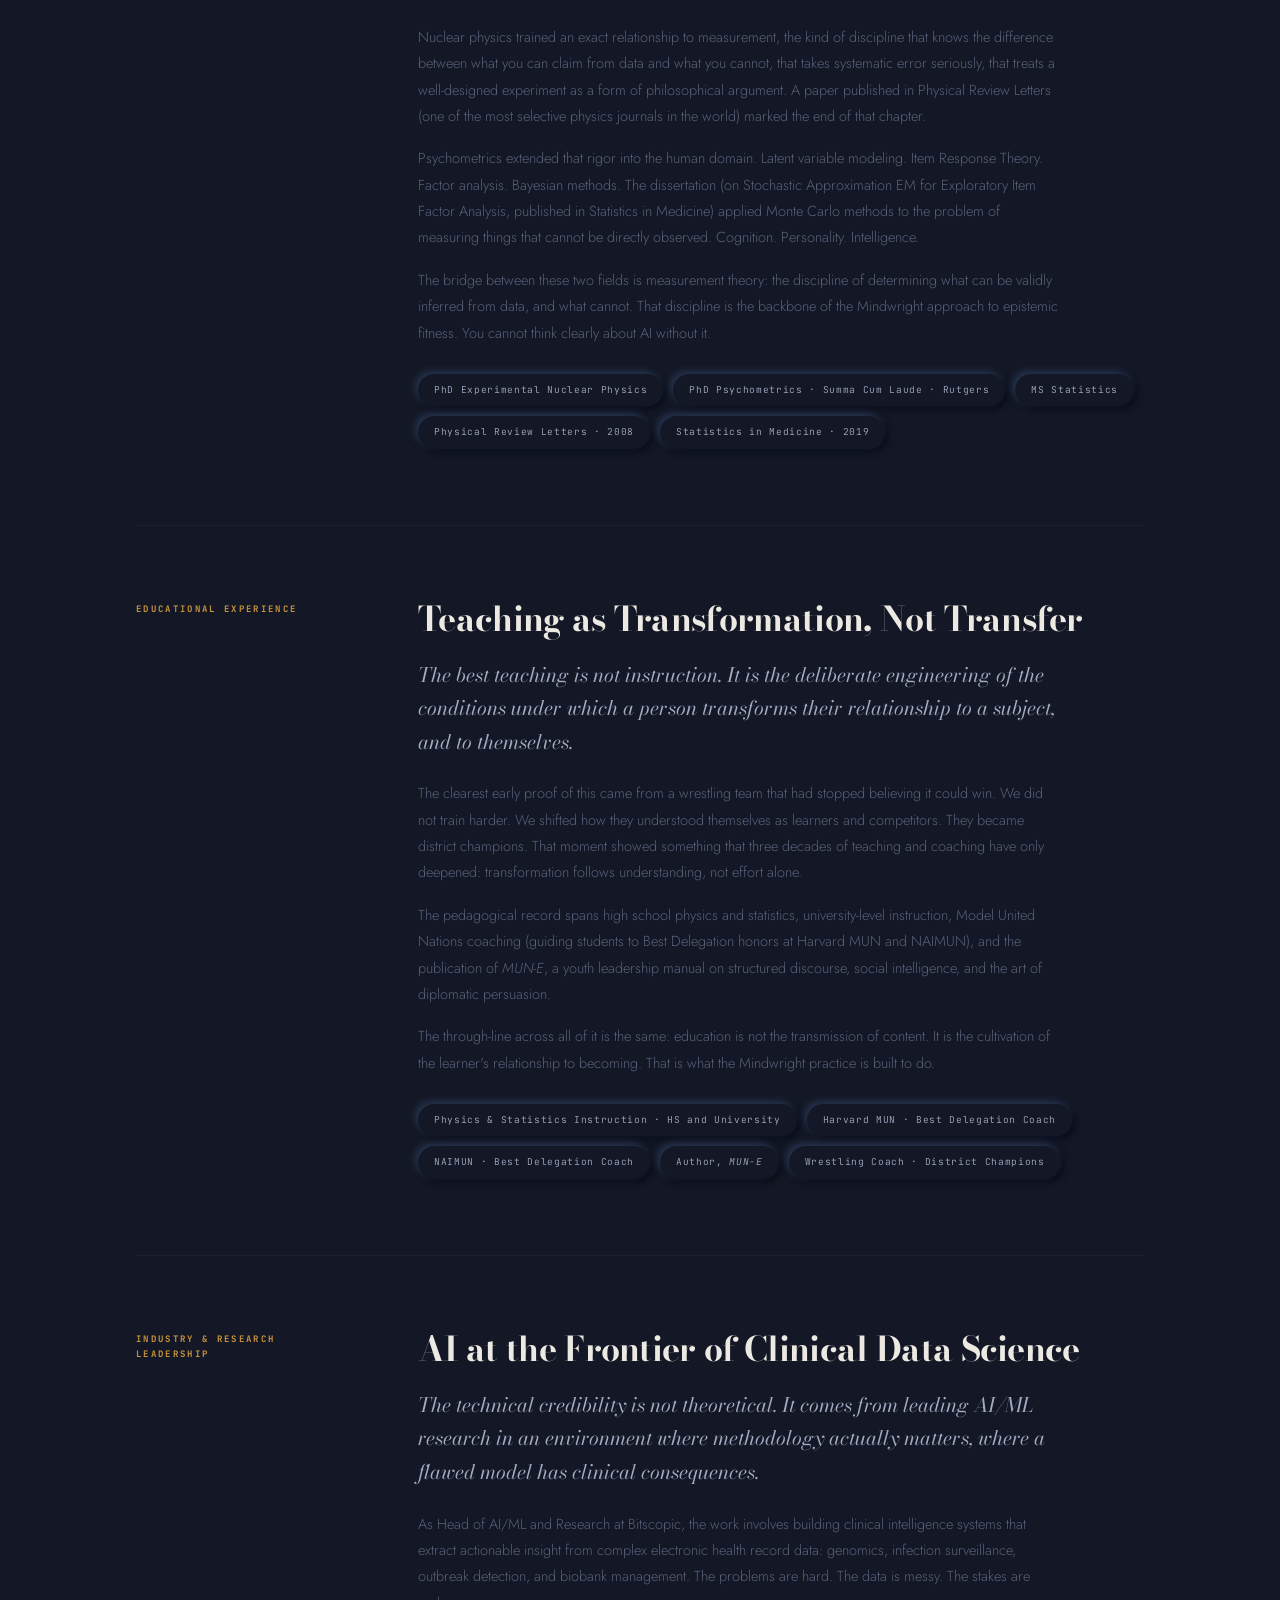
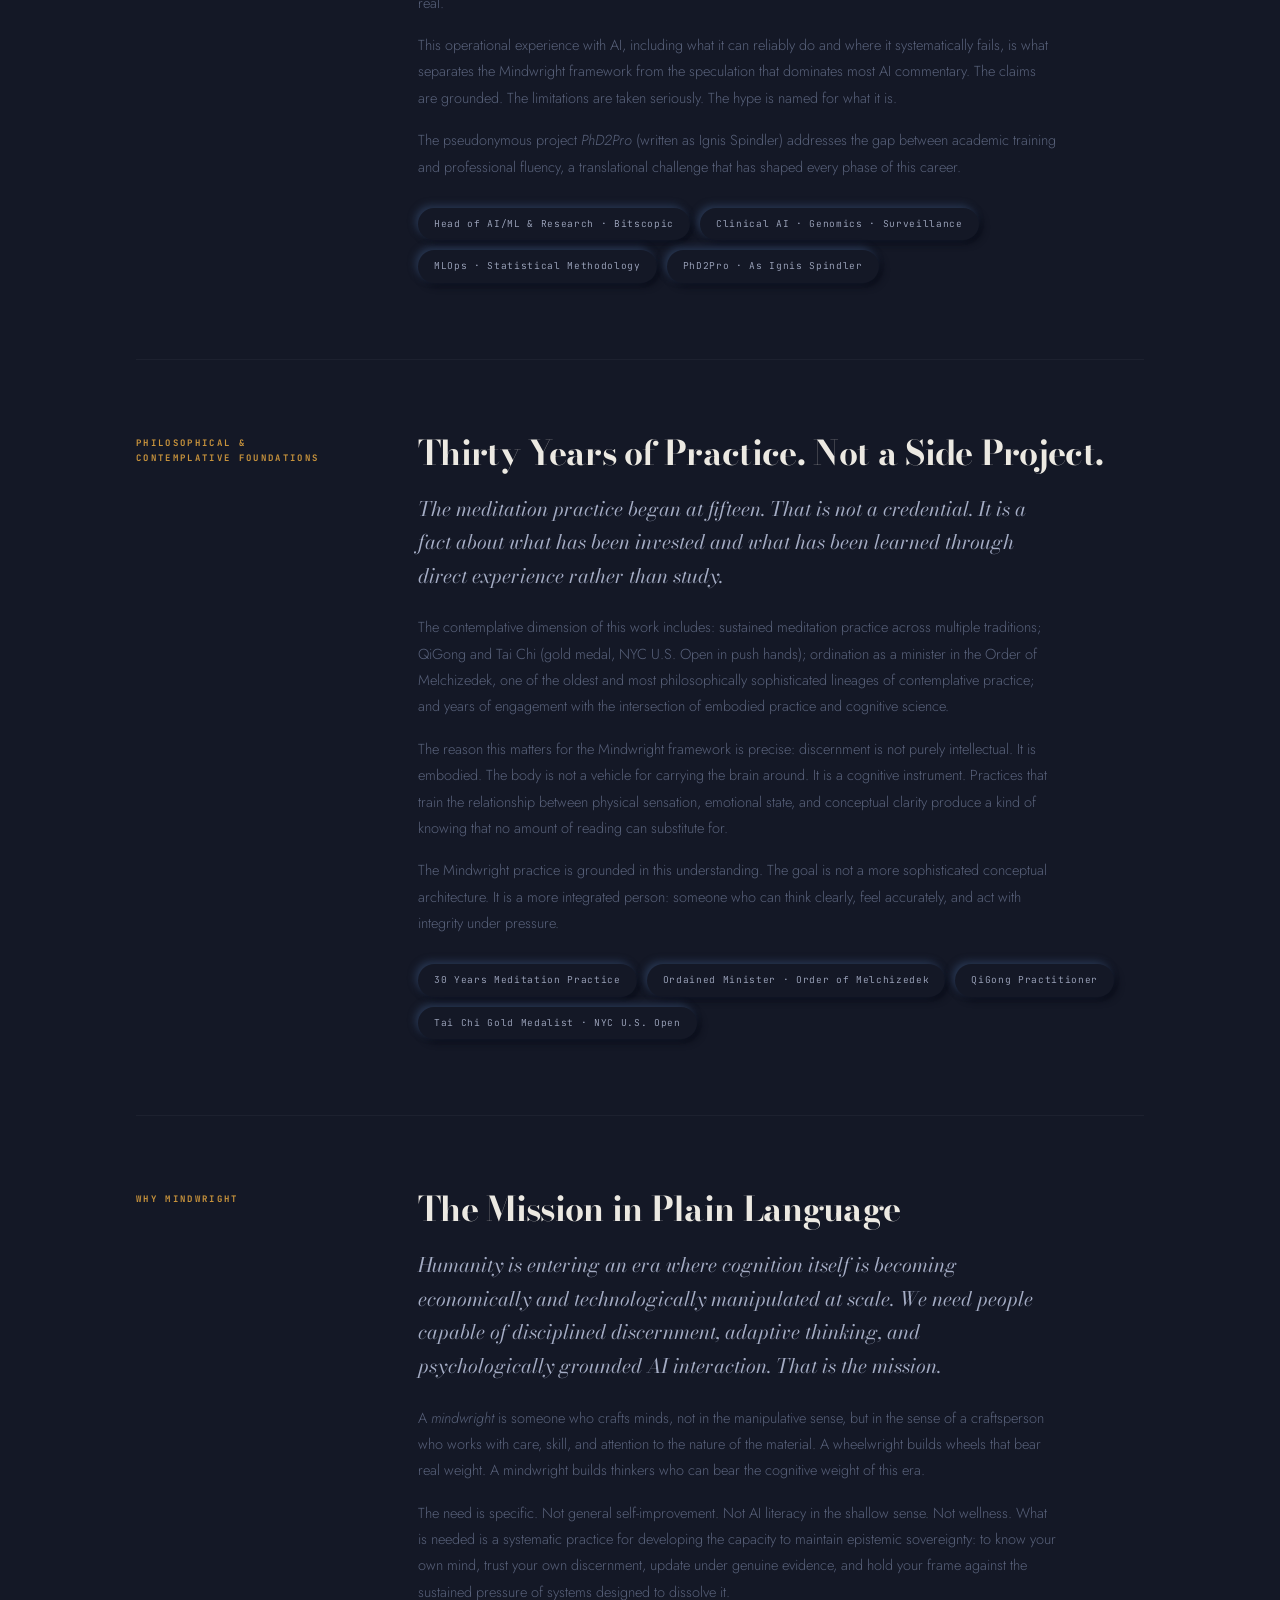
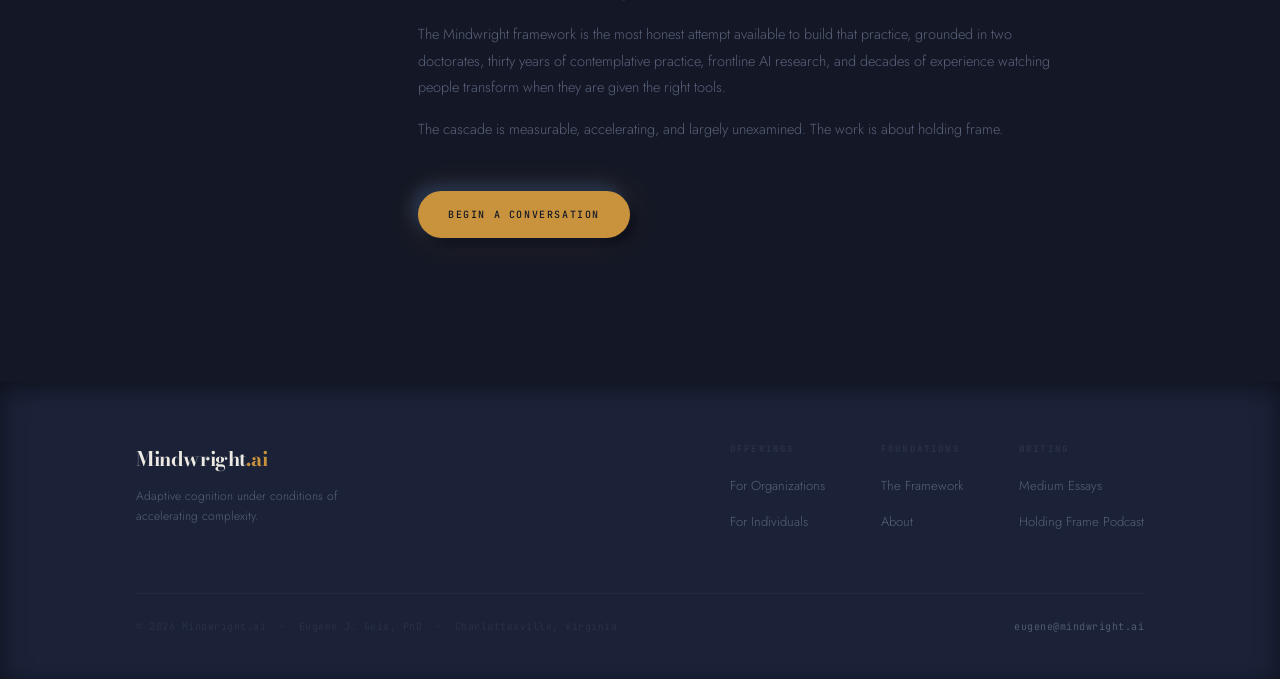
==== commit 1878e083: "Overhaul neumorphism: contrast, typography, hero treatment Shadow system v2 — wider differential for" ====
--- a/about.html
+++ b/about.html
@@ -10,7 +10,7 @@
   <meta property="og:type" content="website">
   <link rel="preconnect" href="https://fonts.googleapis.com">
   <link rel="preconnect" href="https://fonts.gstatic.com" crossorigin>
-  <link href="https://fonts.googleapis.com/css2?family=Cormorant+Garamond:ital,wght@0,300;0,400;0,500;0,600;1,300;1,400;1,500&family=Inter:wght@300;400;500&display=swap" rel="stylesheet">
+  <link href="https://fonts.googleapis.com/css2?family=Bodoni+Moda:ital,opsz,wght@0,6..96,400;0,6..96,700;0,6..96,900;1,6..96,400;1,6..96,700&family=Jost:wght@300;400;500&family=JetBrains+Mono:wght@400;500&display=swap" rel="stylesheet">
   <link rel="stylesheet" href="css/style.css">
 </head>
 <body>
@@ -49,7 +49,7 @@
 <!-- ═══ BIO INTRO ═══ -->
 <section class="section section--tight">
   <div class="container--text">
-    <p style="font-family: 'Cormorant Garamond', Georgia, serif; font-size: clamp(20px, 3vw, 30px); font-weight: 400; line-height: 1.52; color: var(--text); margin-bottom: 28px;">
+    <p style="font-family: 'Bodoni Moda', Georgia, serif; font-size: clamp(20px, 3vw, 30px); font-weight: 400; line-height: 1.52; color: var(--text); margin-bottom: 28px;">
       Eugene J. Geis, PhD is a physicist, psychometrician, educator, AI researcher, ordained minister, and contemplative practitioner based in Charlottesville, Virginia.
     </p>
     <p style="font-size: 15px; color: var(--text-muted); line-height: 1.82; margin-bottom: 18px;">
--- a/css/style.css
+++ b/css/style.css
@@ -1,54 +1,95 @@
-/* Mindwright.ai — stylesheet */
+/* Mindwright.ai — Dark Neumorphism v2 */
+/* Typography: Bodoni Moda (display) · Jost (body) · JetBrains Mono (labels) */
 
 /* ── TOKENS ──────────────────────────────────────────── */
 :root {
-  --bg:           #07090e;
-  --surface:      #0c0f18;
-  --surface-2:    #111520;
-  --surface-3:    #161b28;
-  --border:       rgba(255, 255, 255, 0.055);
-  --border-warm:  rgba(200, 147, 60, 0.22);
+  /* ─ Surface stack ─────────────────────────────────── */
+  /* All raised elements share --bg; shadow extrudes them  */
+  --bg:             #141826;   /* page floor                    */
+  --surface:        #1b2238;   /* lifted sections / nav mobile  */
+  --surface-inset:  #0f1320;   /* concave inputs / troughs      */
+
+  /* ─ Neumorphic shadow pair ────────────────────────── */
+  /* Spread must straddle --bg with clear differential    */
+  --neu-light:      #26344e;   /* highlight face (top-left)     */
+  --neu-dark:       #090c18;   /* shadow face (bottom-right)    */
+
+  /* ─ Shadow scales (convex raised) ────────────────── */
+  --shadow-xs: -3px -3px 7px var(--neu-light),   3px  3px  7px var(--neu-dark);
+  --shadow-sm: -6px -6px 14px var(--neu-light),  6px  6px 14px var(--neu-dark);
+  --shadow-md: -9px -9px 20px var(--neu-light),  9px  9px 20px var(--neu-dark);
+  --shadow-lg:-13px-13px 28px var(--neu-light), 13px 13px 28px var(--neu-dark);
+
+  /* ─ Inset (concave / pressed) ────────────────────── */
+  --inset-sm: inset  4px  4px  9px var(--neu-dark), inset -4px -4px  9px var(--neu-light);
+  --inset-md: inset  6px  6px 14px var(--neu-dark), inset -6px -6px 14px var(--neu-light);
+
+  /* ─ Amber ────────────────────────────────────────── */
   --amber:        #c8933c;
   --amber-light:  #dba84f;
   --amber-dim:    rgba(200, 147, 60, 0.10);
-  --text:         #ddd8cf;
-  --text-mid:     #9ea6bc;
-  --text-muted:   #5a6278;
-  --text-dim:     #2e3348;
-  --radius:       2px;
-  --max-w:        1080px;
-  --max-text:     720px;
+  --amber-border: rgba(200, 147, 60, 0.28);
+  --amber-glow:   0 0 32px rgba(200, 147, 60, 0.22);
+
+  /* ─ Text ─────────────────────────────────────────── */
+  --text:       #ece9e2;   /* warm near-white — 13:1 on --bg   */
+  --text-mid:   #a4acc4;   /* medium — 6.5:1 on --bg           */
+  --text-muted: #58617a;   /* muted — 3.2:1 on --bg (large ok) */
+  --text-dim:   #2b3148;   /* very dim — ornamental only       */
+
+  /* ─ Fonts ────────────────────────────────────────── */
+  --font-display: 'Bodoni Moda', 'Times New Roman', Georgia, serif;
+  --font-body:    'Jost', system-ui, sans-serif;
+  --font-mono:    'JetBrains Mono', 'Consolas', monospace;
+
+  /* ─ Geometry ─────────────────────────────────────── */
+  --radius-sm:  10px;
+  --radius:     18px;
+  --radius-lg:  24px;
+  --radius-xl:  32px;
+  --radius-pill: 999px;
+
+  /* ─ Layout ───────────────────────────────────────── */
+  --max-w:    1080px;
+  --max-text: 720px;
+
+  /* ─ Motion ───────────────────────────────────────── */
+  --ease:     cubic-bezier(0.22, 0.61, 0.36, 1);
+  --ease-out: cubic-bezier(0.16, 1, 0.3, 1);
+  --dur-fast: 160ms;
+  --dur-mid:  250ms;
+  --dur-slow: 380ms;
 }
 
 /* ── RESET ───────────────────────────────────────────── */
 *, *::before, *::after { box-sizing: border-box; margin: 0; padding: 0; }
-html { -webkit-font-smoothing: antialiased; scroll-behavior: smooth; }
+html { -webkit-font-smoothing: antialiased; -moz-osx-font-smoothing: grayscale; scroll-behavior: smooth; }
 body {
   background: var(--bg);
   color: var(--text);
-  font-family: 'Inter', system-ui, sans-serif;
+  font-family: var(--font-body);
   font-weight: 300;
   font-size: 15px;
-  line-height: 1.65;
+  line-height: 1.72;
   overflow-x: hidden;
 }
 img { display: block; max-width: 100%; }
-a { color: inherit; text-decoration: none; }
+a { color: inherit; text-decoration: none; cursor: pointer; }
 ul, ol { list-style: none; }
 
 /* ── LAYOUT ──────────────────────────────────────────── */
 .container {
   max-width: var(--max-w);
   margin: 0 auto;
-  padding: 0 32px;
+  padding: 0 36px;
 }
 .container--text {
   max-width: var(--max-text);
   margin: 0 auto;
-  padding: 0 32px;
+  padding: 0 36px;
 }
 @media (max-width: 600px) {
-  .container, .container--text { padding: 0 20px; }
+  .container, .container--text { padding: 0 22px; }
 }
 
 /* ── NAV ─────────────────────────────────────────────── */
@@ -56,26 +97,26 @@
   position: fixed;
   top: 0; left: 0; right: 0;
   z-index: 100;
-  background: rgba(7, 9, 14, 0.90);
-  backdrop-filter: blur(14px);
-  -webkit-backdrop-filter: blur(14px);
-  border-bottom: 1px solid var(--border);
-  transition: border-color 0.2s;
-}
-.site-nav.scrolled { border-bottom-color: var(--border-warm); }
+  background: var(--bg);
+  box-shadow: 0 4px 20px var(--neu-dark), 0 1px 0 rgba(255,255,255,0.03);
+  transition: box-shadow var(--dur-slow) var(--ease);
+}
+.site-nav.scrolled {
+  box-shadow: 0 6px 28px var(--neu-dark), 0 1px 0 var(--amber-border), var(--amber-glow);
+}
 .nav-inner {
   max-width: var(--max-w);
   margin: 0 auto;
-  padding: 0 32px;
-  height: 62px;
+  padding: 0 36px;
+  height: 66px;
   display: flex;
   align-items: center;
 }
 .nav-brand {
-  font-family: 'Cormorant Garamond', Georgia, serif;
-  font-size: 22px;
-  font-weight: 500;
-  letter-spacing: -0.01em;
+  font-family: var(--font-display);
+  font-size: 20px;
+  font-weight: 700;
+  letter-spacing: -0.02em;
   color: var(--text);
   flex-shrink: 0;
   margin-right: auto;
@@ -87,91 +128,107 @@
   gap: 2px;
 }
 .nav-links li a {
-  font-size: 11.5px;
-  font-weight: 400;
-  letter-spacing: 0.05em;
-  color: var(--text-muted);
-  padding: 7px 14px;
-  border-radius: var(--radius);
-  transition: color 0.15s, background 0.15s;
+  font-family: var(--font-mono);
+  font-size: 10px;
+  letter-spacing: 0.10em;
+  text-transform: uppercase;
+  color: var(--text-muted);
+  padding: 8px 13px;
+  border-radius: var(--radius-sm);
+  transition: color var(--dur-fast), box-shadow var(--dur-mid) var(--ease);
   white-space: nowrap;
+  display: block;
 }
 .nav-links li a:hover,
 .nav-links li a.active {
-  color: var(--text);
-  background: var(--surface-2);
+  color: var(--text-mid);
+  box-shadow: var(--inset-sm);
 }
 .nav-links .nav-cta a {
   color: var(--amber);
-  border: 1px solid var(--border-warm);
+  box-shadow: var(--shadow-xs);
+  border-radius: var(--radius-pill);
+  padding: 8px 18px;
 }
 .nav-links .nav-cta a:hover {
-  background: var(--amber-dim);
   color: var(--amber-light);
+  box-shadow: var(--shadow-sm), var(--amber-glow);
 }
 .nav-toggle {
   display: none;
-  background: none;
-  border: 1px solid var(--border);
-  color: var(--text-muted);
-  padding: 6px 14px;
-  font-family: 'Inter', sans-serif;
-  font-size: 10px;
+  background: var(--bg);
+  border: none;
+  color: var(--text-muted);
+  padding: 8px 16px;
+  font-family: var(--font-mono);
+  font-size: 9px;
   font-weight: 500;
-  letter-spacing: 0.14em;
+  letter-spacing: 0.16em;
   text-transform: uppercase;
   cursor: pointer;
-  border-radius: var(--radius);
-}
+  border-radius: var(--radius-sm);
+  box-shadow: var(--shadow-xs);
+  transition: box-shadow var(--dur-fast), color var(--dur-fast);
+}
+.nav-toggle:active { box-shadow: var(--inset-sm); color: var(--text); }
 @media (max-width: 860px) {
   .nav-toggle { display: block; }
   .nav-links {
     display: none;
     position: absolute;
-    top: 62px; left: 0; right: 0;
+    top: 66px; left: 0; right: 0;
     background: var(--surface);
-    border-bottom: 1px solid var(--border);
+    box-shadow: var(--shadow-md);
     flex-direction: column;
     align-items: stretch;
-    padding: 12px 0;
+    padding: 16px 0;
     gap: 0;
   }
   .nav-links.open { display: flex; }
-  .nav-links li a { padding: 13px 32px; border-radius: 0; }
-  .nav-links .nav-cta { padding: 8px 24px; }
-  .nav-links .nav-cta a { display: block; padding: 10px 14px; text-align: center; border-radius: var(--radius); }
-  .nav-inner { padding: 0 20px; }
+  .nav-links li a {
+    padding: 14px 32px;
+    border-radius: 0;
+    box-shadow: none;
+    font-size: 11px;
+  }
+  .nav-links li a:hover,
+  .nav-links li a.active { box-shadow: none; color: var(--amber); background: rgba(200,147,60,0.06); }
+  .nav-links .nav-cta { padding: 12px 24px; }
+  .nav-links .nav-cta a { border-radius: var(--radius-pill); box-shadow: var(--shadow-xs); text-align: center; }
+  .nav-inner { padding: 0 22px; }
 }
 
 /* ── DIVIDER RULE ────────────────────────────────────── */
 .rule {
   display: flex;
   align-items: center;
-  gap: 12px;
-  opacity: 0.28;
+  gap: 16px;
+  opacity: 0.40;
 }
 .rule::before, .rule::after {
   content: '';
   flex: 1;
   height: 1px;
-  background: var(--amber);
+  background: linear-gradient(to right, transparent, var(--amber), transparent);
 }
 .rule-dot {
-  width: 3px; height: 3px;
+  width: 6px; height: 6px;
   border-radius: 50%;
-  background: var(--amber);
+  background: var(--bg);
   flex-shrink: 0;
+  box-shadow: var(--shadow-xs);
 }
 
 /* ── EYEBROW ─────────────────────────────────────────── */
 .eyebrow {
   display: inline-block;
+  font-family: var(--font-mono);
   font-size: 10px;
-  font-weight: 500;
-  letter-spacing: 0.24em;
-  text-transform: uppercase;
-  color: var(--amber);
-  margin-bottom: 20px;
+  font-weight: 400;
+  letter-spacing: 0.22em;
+  text-transform: uppercase;
+  color: var(--amber);
+  margin-bottom: 22px;
 }
 
 /* ── HERO ────────────────────────────────────────────── */
@@ -180,102 +237,109 @@
   display: flex;
   flex-direction: column;
   justify-content: center;
-  padding-top: 120px;
-  padding-bottom: 96px;
+  padding-top: 130px;
+  padding-bottom: 100px;
   position: relative;
   overflow: hidden;
 }
 .hero--short {
-  min-height: 52vh;
-  padding-top: 140px;
-  padding-bottom: 72px;
+  min-height: 54vh;
+  padding-top: 148px;
+  padding-bottom: 76px;
 }
 .hero-bg {
   position: absolute;
   inset: 0;
   background-size: cover;
   background-position: center;
-  opacity: 0.16;
+  opacity: 0.09;
   z-index: 0;
 }
 .hero-bg::after {
   content: '';
   position: absolute;
   inset: 0;
-  background: linear-gradient(
-    to bottom,
-    var(--bg) 0%,
-    transparent 20%,
-    transparent 65%,
-    var(--bg) 100%
-  );
+  background:
+    radial-gradient(ellipse 80% 60% at 50% 50%, transparent 30%, var(--bg) 80%),
+    linear-gradient(to bottom, var(--bg) 0%, transparent 25%, transparent 70%, var(--bg) 100%);
 }
 .hero-body {
   position: relative;
   z-index: 1;
   text-align: center;
 }
+
+/* Hero title — Bodoni Moda 900, ultra-tight */
 .hero-title {
-  font-family: 'Cormorant Garamond', Georgia, serif;
-  font-size: clamp(36px, 6vw, 68px);
-  font-weight: 400;
-  line-height: 1.0;
-  letter-spacing: -0.02em;
-  margin-bottom: 28px;
+  font-family: var(--font-display);
+  font-size: clamp(54px, 9vw, 106px);
+  font-weight: 900;
+  line-height: 0.90;
+  letter-spacing: -0.03em;
+  margin-bottom: 32px;
+  /* Subtle neumorphic text relief */
+  text-shadow:
+    -1px -1px 0 rgba(255,255,255,0.03),
+     1px  1px 3px var(--neu-dark);
 }
 .hero-title em {
   font-style: italic;
+  font-weight: 700;
+  color: var(--amber);
+  text-shadow:
+    -1px -1px 4px rgba(200, 147, 60, 0.30),
+     1px  1px 4px rgba(0, 0, 0, 0.5);
+}
+
+/* Hero subtitle — Jost, left-aligned max-width, readable */
+.hero-sub {
+  font-family: var(--font-body);
+  font-size: clamp(16px, 2.2vw, 20px);
   font-weight: 300;
-  color: var(--amber);
-}
-.hero-sub {
-  font-family: 'Cormorant Garamond', Georgia, serif;
-  font-size: clamp(18px, 2.6vw, 24px);
-  font-weight: 400;
-  font-style: italic;
-  color: rgba(221, 216, 207, 0.82);
-  max-width: 620px;
-  margin: 0 auto 48px;
-  line-height: 1.58;
+  color: var(--text-mid);
+  max-width: 560px;
+  margin: 0 auto 52px;
+  line-height: 1.68;
+  letter-spacing: 0.01em;
 }
 
 /* ── FRAMEWORK STACK ─────────────────────────────────── */
 .stack-table {
   display: inline-grid;
   grid-template-columns: auto auto;
-  border: 1px solid var(--border-warm);
   overflow: hidden;
-  margin: 0 auto 48px;
+  margin: 0 auto 52px;
   text-align: left;
+  border-radius: var(--radius-lg);
+  box-shadow: var(--shadow-md);
+  background: var(--bg);
 }
 .stack-cell {
   padding: 13px 36px;
-  border-bottom: 1px solid var(--border);
-}
+  background: var(--bg);
+  border-bottom: 1px solid rgba(255,255,255,0.035);
+}
+.stack-row-last { border-bottom: none; }
 .stack-cell:nth-child(odd) {
-  font-size: 10px;
-  font-weight: 500;
-  letter-spacing: 0.22em;
-  text-transform: uppercase;
-  color: var(--text-muted);
-  border-right: 1px solid var(--border);
-  min-width: 120px;
+  font-family: var(--font-mono);
+  font-size: 9px;
+  letter-spacing: 0.20em;
+  text-transform: uppercase;
+  color: var(--text-muted);
+  border-right: 1px solid rgba(255,255,255,0.04);
+  min-width: 130px;
 }
 .stack-cell:nth-child(even) {
-  font-family: 'Cormorant Garamond', Georgia, serif;
-  font-size: 17px;
+  font-family: var(--font-display);
+  font-size: 16px;
+  font-weight: 400;
+  font-style: italic;
   color: var(--amber-light);
 }
-.stack-row-last .stack-cell { border-bottom: none; }
 @media (max-width: 480px) {
-  .stack-table { grid-template-columns: 1fr; }
-  .stack-cell:nth-child(odd) {
-    border-right: none;
-    border-bottom: none;
-    padding-bottom: 4px;
-    padding-top: 18px;
-  }
-  .stack-cell:nth-child(even) { padding-top: 0; }
+  .stack-table { grid-template-columns: 1fr; border-radius: var(--radius); }
+  .stack-cell:nth-child(odd) { border-right: none; padding-bottom: 4px; padding-top: 16px; }
+  .stack-cell:nth-child(even) { padding-top: 2px; }
 }
 
 /* ── BUTTONS ─────────────────────────────────────────── */
@@ -283,100 +347,121 @@
   display: inline-flex;
   align-items: center;
   gap: 8px;
-  font-family: 'Inter', sans-serif;
-  font-size: 11px;
-  font-weight: 500;
-  letter-spacing: 0.14em;
-  text-transform: uppercase;
-  padding: 13px 28px;
-  border-radius: var(--radius);
-  border: 1px solid transparent;
+  font-family: var(--font-mono);
+  font-size: 10px;
+  font-weight: 400;
+  letter-spacing: 0.16em;
+  text-transform: uppercase;
+  padding: 15px 30px;
+  border-radius: var(--radius-pill);
+  border: none;
   cursor: pointer;
-  transition: background 0.18s, color 0.18s, border-color 0.18s, transform 0.14s, box-shadow 0.18s;
+  transition:
+    box-shadow var(--dur-mid) var(--ease-out),
+    transform   var(--dur-fast) var(--ease),
+    color       var(--dur-fast),
+    background  var(--dur-fast);
 }
 .btn--primary {
   background: var(--amber);
   color: var(--bg);
-  border-color: var(--amber);
+  font-weight: 500;
+  box-shadow: var(--shadow-sm), var(--amber-glow);
 }
 .btn--primary:hover {
   background: var(--amber-light);
-  border-color: var(--amber-light);
+  box-shadow: var(--shadow-md), 0 0 44px rgba(200, 147, 60, 0.32);
+  transform: translateY(-2px);
+}
+.btn--primary:active {
+  box-shadow: var(--inset-sm);
+  transform: translateY(0);
+}
+.btn--ghost {
+  background: var(--bg);
+  color: var(--text-muted);
+  box-shadow: var(--shadow-sm);
+}
+.btn--ghost:hover {
+  color: var(--amber);
+  box-shadow: var(--shadow-md), 0 0 24px rgba(200, 147, 60, 0.12);
   transform: translateY(-1px);
-  box-shadow: 0 6px 20px rgba(200, 147, 60, 0.28);
-}
-.btn--ghost {
-  background: transparent;
-  color: var(--text-muted);
-  border-color: var(--border);
-}
-.btn--ghost:hover {
-  color: var(--text);
-  border-color: var(--border-warm);
-  background: var(--amber-dim);
+}
+.btn--ghost:active {
+  box-shadow: var(--inset-sm);
+  color: var(--text-mid);
+  transform: translateY(0);
 }
 .btn-group {
   display: flex;
   flex-wrap: wrap;
-  gap: 12px;
+  gap: 16px;
   justify-content: center;
 }
 
 /* ── SECTIONS ────────────────────────────────────────── */
-.section { padding: 96px 0; }
-.section--tight { padding: 64px 0; }
+.section { padding: 100px 0; }
+.section--tight { padding: 68px 0; }
 .section--dark { background: var(--surface); }
 .section-head {
   text-align: center;
-  margin-bottom: 64px;
+  margin-bottom: 68px;
 }
 .section-head h2 {
-  font-family: 'Cormorant Garamond', Georgia, serif;
-  font-size: clamp(30px, 4.5vw, 52px);
-  font-weight: 400;
-  margin-bottom: 18px;
+  font-family: var(--font-display);
+  font-size: clamp(36px, 5.5vw, 64px);
+  font-weight: 700;
+  line-height: 0.94;
+  letter-spacing: -0.025em;
+  margin-bottom: 22px;
 }
 .section-head p {
-  font-family: 'Cormorant Garamond', Georgia, serif;
-  font-size: clamp(16px, 2vw, 20px);
-  color: rgba(221, 216, 207, 0.52);
-  max-width: 560px;
+  font-family: var(--font-body);
+  font-size: clamp(15px, 1.8vw, 18px);
+  color: var(--text-muted);
+  max-width: 520px;
   margin: 0 auto;
-  line-height: 1.6;
+  line-height: 1.72;
 }
 
 /* ── PROBLEM GRID ────────────────────────────────────── */
 .problem-grid {
   display: grid;
   grid-template-columns: repeat(2, 1fr);
-  gap: 1px;
-  background: var(--border);
-  border: 1px solid var(--border);
-  max-width: 840px;
+  gap: 14px;
+  max-width: 860px;
   margin: 0 auto;
 }
 .problem-item {
   background: var(--bg);
   padding: 28px 32px;
   display: flex;
-  gap: 18px;
+  gap: 20px;
   align-items: flex-start;
-  transition: background 0.18s;
-}
-.problem-item:hover { background: var(--surface); }
+  border-radius: var(--radius);
+  box-shadow: var(--shadow-sm);
+  transition: box-shadow var(--dur-mid) var(--ease-out), transform var(--dur-fast);
+}
+.problem-item:hover {
+  box-shadow: var(--shadow-md), 0 0 24px rgba(200, 147, 60, 0.08);
+  transform: translateY(-2px);
+}
 .problem-marker {
-  font-size: 10px;
+  font-family: var(--font-mono);
+  font-size: 9px;
   font-weight: 500;
-  letter-spacing: 0.1em;
-  color: var(--amber);
-  margin-top: 4px;
+  letter-spacing: 0.10em;
+  color: var(--amber);
+  margin-top: 5px;
   flex-shrink: 0;
+  opacity: 0.85;
 }
 .problem-item p {
-  font-family: 'Cormorant Garamond', Georgia, serif;
-  font-size: 17px;
-  color: rgba(221, 216, 207, 0.70);
-  line-height: 1.48;
+  font-family: var(--font-display);
+  font-size: 18px;
+  font-weight: 400;
+  color: var(--text-mid);
+  line-height: 1.40;
 }
 @media (max-width: 640px) {
   .problem-grid { grid-template-columns: 1fr; }
@@ -386,104 +471,95 @@
 .card-grid {
   display: grid;
   grid-template-columns: repeat(3, 1fr);
-  gap: 16px;
-}
-.card-grid--2 {
-  grid-template-columns: repeat(2, 1fr);
-}
+  gap: 22px;
+}
+.card-grid--2 { grid-template-columns: repeat(2, 1fr); }
 @media (max-width: 820px) {
   .card-grid, .card-grid--2 { grid-template-columns: 1fr; }
 }
 .card {
-  background: var(--surface);
-  border: 1px solid var(--border);
-  padding: 40px 36px;
+  background: var(--bg);
+  border-radius: var(--radius-lg);
+  padding: 44px 38px;
   display: flex;
   flex-direction: column;
   gap: 18px;
-  transition: border-color 0.18s, background 0.18s, transform 0.14s, box-shadow 0.18s;
+  box-shadow: var(--shadow-md);
+  transition: box-shadow var(--dur-mid) var(--ease-out), transform var(--dur-fast);
 }
 .card:hover {
-  border-color: var(--border-warm);
-  background: var(--surface-2);
-  transform: translateY(-2px);
-  box-shadow: 0 12px 40px rgba(0, 0, 0, 0.4);
+  box-shadow: var(--shadow-lg), 0 0 40px rgba(200, 147, 60, 0.10);
+  transform: translateY(-4px);
 }
 .card-tag {
-  font-size: 10px;
-  font-weight: 500;
+  font-family: var(--font-mono);
+  font-size: 9px;
   letter-spacing: 0.22em;
   text-transform: uppercase;
   color: var(--amber);
 }
 .card h3 {
-  font-family: 'Cormorant Garamond', Georgia, serif;
-  font-size: clamp(24px, 3vw, 32px);
-  font-weight: 400;
-  line-height: 1.1;
+  font-family: var(--font-display);
+  font-size: clamp(26px, 3.2vw, 34px);
+  font-weight: 700;
+  line-height: 0.96;
+  letter-spacing: -0.02em;
 }
 .card p {
+  font-family: var(--font-body);
   font-size: 14px;
   color: var(--text-muted);
-  line-height: 1.68;
+  line-height: 1.72;
   flex: 1;
 }
-.card ul {
-  display: flex;
-  flex-direction: column;
-  gap: 8px;
-}
+.card ul { display: flex; flex-direction: column; gap: 10px; }
 .card ul li {
   font-size: 13px;
   color: var(--text-muted);
   padding-left: 20px;
   position: relative;
-  line-height: 1.45;
+  line-height: 1.48;
 }
 .card ul li::before {
   content: '·';
   position: absolute;
   left: 0;
   color: var(--amber);
-  opacity: 0.45;
-}
-.card .btn { margin-top: 8px; align-self: flex-start; }
+  opacity: 0.6;
+}
+.card .btn { margin-top: 10px; align-self: flex-start; }
 
 /* ── ABOUT STRIP ─────────────────────────────────────── */
 .about-strip {
   display: grid;
-  grid-template-columns: 220px 1fr;
-  gap: 72px;
+  grid-template-columns: 230px 1fr;
+  gap: 80px;
   align-items: start;
 }
-@media (max-width: 760px) {
-  .about-strip { grid-template-columns: 1fr; gap: 32px; }
-}
+@media (max-width: 760px) { .about-strip { grid-template-columns: 1fr; gap: 36px; } }
 .about-strip-meta .name {
-  font-family: 'Cormorant Garamond', Georgia, serif;
-  font-size: clamp(26px, 3.5vw, 38px);
-  font-weight: 400;
-  margin-bottom: 6px;
+  font-family: var(--font-display);
+  font-size: clamp(28px, 3.8vw, 42px);
+  font-weight: 700;
+  line-height: 0.93;
+  letter-spacing: -0.025em;
+  margin-bottom: 10px;
 }
 .about-strip-meta .title-tag {
-  font-size: 10px;
-  font-weight: 500;
-  letter-spacing: 0.2em;
-  text-transform: uppercase;
-  color: var(--amber);
-  margin-bottom: 24px;
-}
-.about-strip-meta .cred-list {
-  display: flex;
-  flex-direction: column;
-  gap: 8px;
-}
+  font-family: var(--font-mono);
+  font-size: 9px;
+  letter-spacing: 0.20em;
+  text-transform: uppercase;
+  color: var(--amber);
+  margin-bottom: 26px;
+}
+.about-strip-meta .cred-list { display: flex; flex-direction: column; gap: 10px; }
 .about-strip-meta .cred-list li {
   font-size: 12px;
   color: var(--text-muted);
   padding-left: 16px;
   position: relative;
-  line-height: 1.4;
+  line-height: 1.45;
 }
 .about-strip-meta .cred-list li::before {
   content: '·';
@@ -492,12 +568,12 @@
   color: var(--amber);
 }
 .about-strip-text p {
-  font-family: 'Cormorant Garamond', Georgia, serif;
-  font-size: clamp(16px, 2vw, 20px);
-  color: rgba(221, 216, 207, 0.65);
-  line-height: 1.72;
+  font-family: var(--font-body);
+  font-size: clamp(15px, 1.8vw, 18px);
+  color: var(--text-mid);
+  line-height: 1.78;
   margin-bottom: 18px;
-  max-width: 660px;
+  max-width: 640px;
 }
 .about-strip-text p:last-child { margin-bottom: 0; }
 .about-strip-text strong { color: var(--text); font-weight: 500; }
@@ -505,72 +581,74 @@
 /* ── CONTACT ─────────────────────────────────────────── */
 .contact-wrap {
   display: grid;
-  grid-template-columns: 1fr 1.6fr;
-  gap: 96px;
+  grid-template-columns: 1fr 1.5fr;
+  gap: 88px;
   align-items: start;
 }
-@media (max-width: 820px) {
-  .contact-wrap { grid-template-columns: 1fr; gap: 40px; }
-}
+@media (max-width: 820px) { .contact-wrap { grid-template-columns: 1fr; gap: 44px; } }
 .contact-intro h2 {
-  font-family: 'Cormorant Garamond', Georgia, serif;
-  font-size: clamp(34px, 4.5vw, 56px);
-  font-weight: 400;
-  line-height: 1.05;
-  margin-bottom: 22px;
+  font-family: var(--font-display);
+  font-size: clamp(36px, 5vw, 60px);
+  font-weight: 700;
+  line-height: 0.92;
+  letter-spacing: -0.025em;
+  margin-bottom: 24px;
 }
 .contact-intro p {
-  font-family: 'Cormorant Garamond', Georgia, serif;
-  font-size: 18px;
-  color: rgba(221, 216, 207, 0.55);
-  line-height: 1.62;
+  font-family: var(--font-body);
+  font-size: 16px;
+  color: var(--text-muted);
+  line-height: 1.72;
   margin-bottom: 16px;
 }
 .contact-intro .email-link {
-  font-size: 12px;
+  font-family: var(--font-mono);
+  font-size: 11px;
   letter-spacing: 0.08em;
   color: var(--amber);
-  border-bottom: 1px solid var(--border-warm);
-  padding-bottom: 2px;
-  transition: color 0.15s;
+  transition: color var(--dur-fast);
 }
 .contact-intro .email-link:hover { color: var(--amber-light); }
 
 /* Form */
-.form-field { margin-bottom: 20px; }
+.form-field { margin-bottom: 22px; }
 .form-field label {
   display: block;
-  font-size: 10px;
-  font-weight: 500;
-  letter-spacing: 0.2em;
-  text-transform: uppercase;
-  color: var(--text-muted);
-  margin-bottom: 8px;
+  font-family: var(--font-mono);
+  font-size: 9px;
+  letter-spacing: 0.22em;
+  text-transform: uppercase;
+  color: var(--text-muted);
+  margin-bottom: 9px;
 }
 .form-field input,
 .form-field textarea,
 .form-field select {
   width: 100%;
-  background: var(--surface);
-  border: 1px solid var(--border);
+  background: var(--surface-inset);
+  border: none;
   color: var(--text);
-  font-family: 'Inter', sans-serif;
+  font-family: var(--font-body);
   font-size: 14px;
   font-weight: 300;
-  padding: 12px 16px;
+  padding: 14px 18px;
   border-radius: var(--radius);
-  transition: border-color 0.18s;
+  box-shadow: var(--inset-md);
+  transition: box-shadow var(--dur-mid) var(--ease-out);
   outline: none;
   appearance: none;
   -webkit-appearance: none;
 }
 .form-field input:focus,
 .form-field textarea:focus,
-.form-field select:focus { border-color: var(--border-warm); }
+.form-field select:focus {
+  box-shadow: var(--inset-md), 0 0 0 1.5px var(--amber-border), var(--amber-glow);
+}
 .form-field select {
-  background-image: url("data:image/svg+xml,%3Csvg xmlns='http://www.w3.org/2000/svg' width='12' height='8' viewBox='0 0 12 8'%3E%3Cpath d='M1 1l5 5 5-5' stroke='%235a6278' stroke-width='1.5' fill='none' stroke-linecap='round'/%3E%3C/svg%3E");
+  background-image: url("data:image/svg+xml,%3Csvg xmlns='http://www.w3.org/2000/svg' width='12' height='8' viewBox='0 0 12 8'%3E%3Cpath d='M1 1l5 5 5-5' stroke='%2358617a' stroke-width='1.5' fill='none' stroke-linecap='round'/%3E%3C/svg%3E");
+  background-color: var(--surface-inset);
   background-repeat: no-repeat;
-  background-position: right 14px center;
+  background-position: right 16px center;
   padding-right: 40px;
   cursor: pointer;
 }
@@ -578,16 +656,16 @@
 .form-field textarea { resize: vertical; min-height: 120px; }
 .form-field input::placeholder,
 .form-field textarea::placeholder { color: var(--text-dim); }
-.form-btn { width: 100%; justify-content: center; font-size: 12px; padding: 15px 28px; }
+.form-btn { width: 100%; justify-content: center; font-size: 11px; padding: 17px 28px; }
 .form-success, .form-error {
   display: none;
   text-align: center;
   padding: 48px 20px;
 }
 .form-success h3, .form-error h3 {
-  font-family: 'Cormorant Garamond', Georgia, serif;
-  font-size: 26px;
-  font-weight: 400;
+  font-family: var(--font-display);
+  font-size: 30px;
+  font-weight: 700;
   margin-bottom: 12px;
 }
 .form-success h3 { color: var(--amber-light); }
@@ -595,131 +673,141 @@
 .form-success p, .form-error p {
   font-size: 14px;
   color: var(--text-muted);
-  line-height: 1.6;
+  line-height: 1.7;
 }
 
 /* ── 7 STEPS ─────────────────────────────────────────── */
 .steps {
-  max-width: 760px;
+  max-width: 780px;
   margin: 0 auto;
+  display: flex;
+  flex-direction: column;
+  gap: 16px;
+}
+.step {
+  display: flex;
+  gap: 36px;
+  padding: 38px 42px;
+  border-radius: var(--radius-lg);
+  background: var(--bg);
+  box-shadow: var(--shadow-sm);
   position: relative;
-}
-.steps::before {
-  content: '';
-  position: absolute;
-  left: 26px; top: 0; bottom: 0;
-  width: 1px;
-  background: linear-gradient(to bottom, transparent, var(--border-warm) 8%, var(--border-warm) 92%, transparent);
-}
-.step {
-  display: flex;
-  gap: 36px;
-  padding: 40px 0;
-  border-bottom: 1px solid var(--border);
-  position: relative;
-}
-.step:last-child { border-bottom: none; }
+  transition: box-shadow var(--dur-mid) var(--ease-out), transform var(--dur-fast);
+}
+.step:hover {
+  box-shadow: var(--shadow-md), 0 0 28px rgba(200, 147, 60, 0.08);
+  transform: translateY(-2px);
+}
 .step-num {
   width: 52px; height: 52px;
   flex-shrink: 0;
   display: flex;
   align-items: center;
   justify-content: center;
-  border: 1px solid var(--border-warm);
-  background: var(--surface);
+  background: var(--bg);
+  border-radius: 50%;
+  box-shadow: var(--shadow-xs);
+  font-family: var(--font-mono);
   font-size: 11px;
-  font-weight: 500;
-  letter-spacing: 0.1em;
-  color: var(--amber);
-  position: relative;
-  z-index: 1;
+  letter-spacing: 0.08em;
+  color: var(--amber);
 }
 .step-meta { flex: 1; }
 .step-label {
-  font-size: 10px;
-  font-weight: 500;
-  letter-spacing: 0.24em;
+  font-family: var(--font-mono);
+  font-size: 9px;
+  letter-spacing: 0.26em;
   text-transform: uppercase;
   color: var(--amber);
   margin-bottom: 10px;
-  opacity: 0.75;
+  opacity: 0.70;
 }
 .step h3 {
-  font-family: 'Cormorant Garamond', Georgia, serif;
-  font-size: clamp(18px, 2.2vw, 24px);
-  font-weight: 400;
-  line-height: 1.3;
+  font-family: var(--font-display);
+  font-size: clamp(19px, 2.4vw, 26px);
+  font-weight: 700;
+  line-height: 1.10;
+  letter-spacing: -0.018em;
   margin-bottom: 12px;
 }
 .step p {
+  font-family: var(--font-body);
   font-size: 14px;
   color: var(--text-muted);
-  line-height: 1.68;
-}
+  line-height: 1.72;
+}
+@media (max-width: 640px) { .step { padding: 28px 24px; gap: 20px; } }
 
 /* ── SERVICES ────────────────────────────────────────── */
 .services-grid {
   display: grid;
   grid-template-columns: repeat(3, 1fr);
-  gap: 16px;
-}
-@media (max-width: 820px) {
-  .services-grid { grid-template-columns: 1fr; }
-}
+  gap: 22px;
+}
+@media (max-width: 820px) { .services-grid { grid-template-columns: 1fr; } }
 .service-item {
-  background: var(--surface);
-  border: 1px solid var(--border);
-  padding: 44px 36px;
-  transition: border-color 0.18s, background 0.18s;
+  background: var(--bg);
+  padding: 46px 38px;
+  border-radius: var(--radius-lg);
+  box-shadow: var(--shadow-sm);
+  transition: box-shadow var(--dur-mid) var(--ease-out), transform var(--dur-fast);
 }
 .service-item:hover {
-  border-color: var(--border-warm);
-  background: var(--surface-2);
+  box-shadow: var(--shadow-md), 0 0 32px rgba(200, 147, 60, 0.10);
+  transform: translateY(-3px);
 }
 .service-item .service-tag {
-  font-size: 10px;
-  font-weight: 500;
+  font-family: var(--font-mono);
+  font-size: 9px;
   letter-spacing: 0.22em;
   text-transform: uppercase;
   color: var(--amber);
-  margin-bottom: 14px;
+  margin-bottom: 16px;
 }
 .service-item h3 {
-  font-family: 'Cormorant Garamond', Georgia, serif;
-  font-size: 22px;
-  font-weight: 400;
-  margin-bottom: 14px;
+  font-family: var(--font-display);
+  font-size: clamp(20px, 2.5vw, 26px);
+  font-weight: 700;
+  letter-spacing: -0.018em;
+  line-height: 1.05;
+  margin-bottom: 16px;
 }
 .service-item p {
+  font-family: var(--font-body);
   font-size: 13.5px;
   color: var(--text-muted);
-  line-height: 1.68;
+  line-height: 1.72;
 }
 
 /* ── FRAMEWORK PAGE ──────────────────────────────────── */
 .fw-section {
-  padding: 80px 0;
-  border-bottom: 1px solid var(--border);
+  padding: 84px 0;
+  border-bottom: 1px solid rgba(255,255,255,0.04);
 }
 .fw-section:last-child { border-bottom: none; }
 .fw-section h2 {
-  font-family: 'Cormorant Garamond', Georgia, serif;
-  font-size: clamp(28px, 4vw, 46px);
+  font-family: var(--font-display);
+  font-size: clamp(30px, 4.5vw, 50px);
+  font-weight: 700;
+  letter-spacing: -0.022em;
+  line-height: 0.95;
+  margin-bottom: 28px;
+}
+.fw-section .lead {
+  font-family: var(--font-display);
+  font-size: clamp(18px, 2.2vw, 22px);
+  font-style: italic;
   font-weight: 400;
-  margin-bottom: 26px;
-}
-.fw-section .lead {
-  font-family: 'Cormorant Garamond', Georgia, serif;
-  font-size: clamp(17px, 2vw, 21px);
-  color: rgba(221, 216, 207, 0.62);
-  line-height: 1.72;
+  color: var(--text-mid);
+  line-height: 1.58;
   max-width: 680px;
-  margin-bottom: 32px;
+  margin-bottom: 34px;
 }
 .fw-section p {
+  font-family: var(--font-body);
   font-size: 14.5px;
   color: var(--text-muted);
-  line-height: 1.78;
+  line-height: 1.82;
   max-width: 680px;
   margin-bottom: 18px;
 }
@@ -729,61 +817,69 @@
 .triad {
   display: grid;
   grid-template-columns: repeat(3, 1fr);
-  gap: 1px;
-  background: var(--border-warm);
-  border: 1px solid var(--border-warm);
-  margin: 48px 0;
-  max-width: 700px;
-}
-.triad-item { background: var(--bg); padding: 40px 32px; }
+  gap: 20px;
+  margin: 52px 0;
+  max-width: 740px;
+}
+.triad-item {
+  background: var(--bg);
+  padding: 38px 28px;
+  border-radius: var(--radius-lg);
+  box-shadow: var(--shadow-sm);
+  transition: box-shadow var(--dur-mid) var(--ease-out);
+}
+.triad-item:hover { box-shadow: var(--shadow-md), 0 0 28px rgba(200, 147, 60, 0.10); }
 .triad-item h4 {
-  font-family: 'Cormorant Garamond', Georgia, serif;
-  font-size: 28px;
-  font-weight: 400;
+  font-family: var(--font-display);
+  font-size: 30px;
+  font-weight: 700;
+  letter-spacing: -0.02em;
   color: var(--amber-light);
-  margin-bottom: 12px;
+  margin-bottom: 14px;
 }
 .triad-item p {
+  font-family: var(--font-body);
   font-size: 13px;
   color: var(--text-muted);
-  line-height: 1.58;
+  line-height: 1.66;
   margin-bottom: 0;
   max-width: none;
 }
-@media (max-width: 600px) {
-  .triad { grid-template-columns: 1fr; }
-}
+@media (max-width: 600px) { .triad { grid-template-columns: 1fr; } }
 
 /* Article links */
 .article-list {
   display: flex;
   flex-direction: column;
-  gap: 10px;
-  margin: 32px 0;
+  gap: 12px;
+  margin: 36px 0;
   max-width: 680px;
 }
 .article-link {
   display: flex;
   justify-content: space-between;
   align-items: center;
-  padding: 18px 24px;
-  background: var(--surface);
-  border: 1px solid var(--border);
-  transition: border-color 0.18s, background 0.18s;
+  padding: 20px 26px;
+  background: var(--bg);
+  border-radius: var(--radius);
+  box-shadow: var(--shadow-sm);
+  transition: box-shadow var(--dur-mid) var(--ease-out), transform var(--dur-fast);
 }
 .article-link:hover {
-  border-color: var(--border-warm);
-  background: var(--surface-2);
+  box-shadow: var(--shadow-md), 0 0 24px rgba(200, 147, 60, 0.09);
+  transform: translateY(-2px);
 }
 .article-link-title {
-  font-family: 'Cormorant Garamond', Georgia, serif;
+  font-family: var(--font-display);
   font-size: 17px;
+  font-weight: 400;
   color: var(--text);
 }
 .article-link-meta {
-  font-size: 11px;
-  color: var(--text-muted);
-  letter-spacing: 0.05em;
+  font-family: var(--font-mono);
+  font-size: 9px;
+  letter-spacing: 0.08em;
+  color: var(--text-muted);
   flex-shrink: 0;
   margin-left: 20px;
 }
@@ -791,99 +887,105 @@
   color: var(--text-dim);
   flex-shrink: 0;
   margin-left: 10px;
-  transition: color 0.15s, transform 0.15s;
-}
-.article-link:hover .article-arrow {
-  color: var(--amber);
-  transform: translate(2px, -2px);
-}
+  transition: color var(--dur-fast), transform var(--dur-fast);
+}
+.article-link:hover .article-arrow { color: var(--amber); transform: translate(3px, -3px); }
 
 /* ── ABOUT PAGE ──────────────────────────────────────── */
 .bio-section {
   display: grid;
-  grid-template-columns: 200px 1fr;
+  grid-template-columns: 210px 1fr;
   gap: 72px;
-  padding: 72px 0;
-  border-bottom: 1px solid var(--border);
+  padding: 76px 0;
+  border-bottom: 1px solid rgba(255,255,255,0.04);
   align-items: start;
 }
 .bio-section:last-child { border-bottom: none; }
 .bio-section-label h3 {
-  font-size: 10px;
-  font-weight: 500;
-  letter-spacing: 0.24em;
+  font-family: var(--font-mono);
+  font-size: 9px;
+  letter-spacing: 0.26em;
   text-transform: uppercase;
   color: var(--amber);
 }
 .bio-section-content h4 {
-  font-family: 'Cormorant Garamond', Georgia, serif;
-  font-size: clamp(22px, 3vw, 32px);
+  font-family: var(--font-display);
+  font-size: clamp(22px, 3vw, 34px);
+  font-weight: 700;
+  letter-spacing: -0.02em;
+  line-height: 1.00;
+  margin-bottom: 22px;
+}
+.bio-section-content .lead {
+  font-family: var(--font-display);
+  font-size: clamp(17px, 2vw, 20px);
+  font-style: italic;
   font-weight: 400;
-  margin-bottom: 20px;
-}
-.bio-section-content .lead {
-  font-family: 'Cormorant Garamond', Georgia, serif;
-  font-size: clamp(17px, 2vw, 20px);
-  color: rgba(221, 216, 207, 0.65);
-  line-height: 1.72;
-  margin-bottom: 20px;
+  color: var(--text-mid);
+  line-height: 1.68;
+  margin-bottom: 22px;
   max-width: 640px;
 }
 .bio-section-content p {
+  font-family: var(--font-body);
   font-size: 14.5px;
   color: var(--text-muted);
-  line-height: 1.78;
+  line-height: 1.82;
   margin-bottom: 16px;
   max-width: 640px;
 }
 .bio-section-content p:last-child { margin-bottom: 0; }
-@media (max-width: 760px) {
-  .bio-section { grid-template-columns: 1fr; gap: 16px; }
-}
+@media (max-width: 760px) { .bio-section { grid-template-columns: 1fr; gap: 18px; } }
 
 /* Credential badges */
 .cred-badges {
   display: flex;
   flex-wrap: wrap;
-  gap: 8px;
-  margin-top: 24px;
+  gap: 10px;
+  margin-top: 28px;
 }
 .cred-badge {
-  font-size: 11px;
-  letter-spacing: 0.06em;
-  color: var(--text-muted);
-  padding: 5px 14px;
-  border: 1px solid var(--border);
-  border-radius: var(--radius);
+  font-family: var(--font-mono);
+  font-size: 9.5px;
+  letter-spacing: 0.07em;
+  color: var(--text-mid);
+  padding: 8px 16px;
+  border-radius: var(--radius-pill);
+  background: var(--bg);
+  box-shadow: var(--shadow-xs);
 }
 
 /* ── CTA BAND ─────────────────────────────────────────── */
 .cta-band {
   background: var(--surface);
-  border-top: 1px solid var(--border);
-  border-bottom: 1px solid var(--border);
-  padding: 80px 0;
+  padding: 88px 0;
   text-align: center;
+  box-shadow:
+    inset 0 3px 20px rgba(0,0,0,0.45),
+    inset 0 -3px 20px rgba(0,0,0,0.45);
 }
 .cta-band h2 {
-  font-family: 'Cormorant Garamond', Georgia, serif;
-  font-size: clamp(28px, 4vw, 48px);
-  font-weight: 400;
-  margin-bottom: 16px;
+  font-family: var(--font-display);
+  font-size: clamp(30px, 4.5vw, 54px);
+  font-weight: 700;
+  letter-spacing: -0.025em;
+  line-height: 0.95;
+  margin-bottom: 20px;
 }
 .cta-band p {
-  font-family: 'Cormorant Garamond', Georgia, serif;
-  font-size: clamp(16px, 2vw, 20px);
-  color: rgba(221, 216, 207, 0.52);
-  max-width: 520px;
-  margin: 0 auto 36px;
-  line-height: 1.6;
+  font-family: var(--font-body);
+  font-size: clamp(15px, 1.8vw, 18px);
+  color: var(--text-muted);
+  max-width: 500px;
+  margin: 0 auto 40px;
+  line-height: 1.72;
 }
 
 /* ── FOOTER ──────────────────────────────────────────── */
 .site-footer {
-  border-top: 1px solid var(--border);
-  padding: 56px 0 40px;
+  background: var(--surface);
+  box-shadow: inset 0 6px 24px rgba(0,0,0,0.50);
+  padding: 60px 0 44px;
 }
 .footer-inner {
   display: flex;
@@ -894,28 +996,26 @@
   margin-bottom: 48px;
 }
 .footer-brand .brand-name {
-  font-family: 'Cormorant Garamond', Georgia, serif;
-  font-size: 22px;
-  font-weight: 400;
+  font-family: var(--font-display);
+  font-size: 20px;
+  font-weight: 700;
+  letter-spacing: -0.02em;
   color: var(--text);
   margin-bottom: 10px;
 }
 .footer-brand .brand-name span { color: var(--amber); }
 .footer-brand p {
+  font-family: var(--font-body);
   font-size: 12px;
   color: var(--text-muted);
-  max-width: 260px;
-  line-height: 1.62;
-}
-.footer-nav {
-  display: flex;
-  gap: 56px;
-  flex-wrap: wrap;
-}
+  max-width: 250px;
+  line-height: 1.68;
+}
+.footer-nav { display: flex; gap: 56px; flex-wrap: wrap; }
 .footer-nav-col h4 {
-  font-size: 10px;
-  font-weight: 500;
-  letter-spacing: 0.22em;
+  font-family: var(--font-mono);
+  font-size: 9px;
+  letter-spacing: 0.24em;
   text-transform: uppercase;
   color: var(--text-dim);
   margin-bottom: 16px;
@@ -924,12 +1024,12 @@
 .footer-nav-col ul li a {
   font-size: 13px;
   color: var(--text-muted);
-  transition: color 0.15s;
+  transition: color var(--dur-fast);
 }
 .footer-nav-col ul li a:hover { color: var(--amber); }
 .footer-bottom {
   padding-top: 24px;
-  border-top: 1px solid var(--border);
+  border-top: 1px solid rgba(255,255,255,0.04);
   display: flex;
   justify-content: space-between;
   align-items: center;
@@ -937,15 +1037,22 @@
   gap: 12px;
 }
 .footer-bottom p {
-  font-size: 11px;
+  font-family: var(--font-mono);
+  font-size: 10px;
   color: var(--text-dim);
   letter-spacing: 0.05em;
 }
-.footer-bottom a {
-  color: var(--text-muted);
-  transition: color 0.15s;
-}
+.footer-bottom a { color: var(--text-muted); transition: color var(--dur-fast); }
 .footer-bottom a:hover { color: var(--amber); }
+
+/* ── REDUCED MOTION ──────────────────────────────────── */
+@media (prefers-reduced-motion: reduce) {
+  *, *::before, *::after {
+    transition-duration: 0.01ms !important;
+    animation-duration: 0.01ms !important;
+  }
+  html { scroll-behavior: auto; }
+}
 
 /* ── UTILITIES ───────────────────────────────────────── */
 .text-center { text-align: center; }
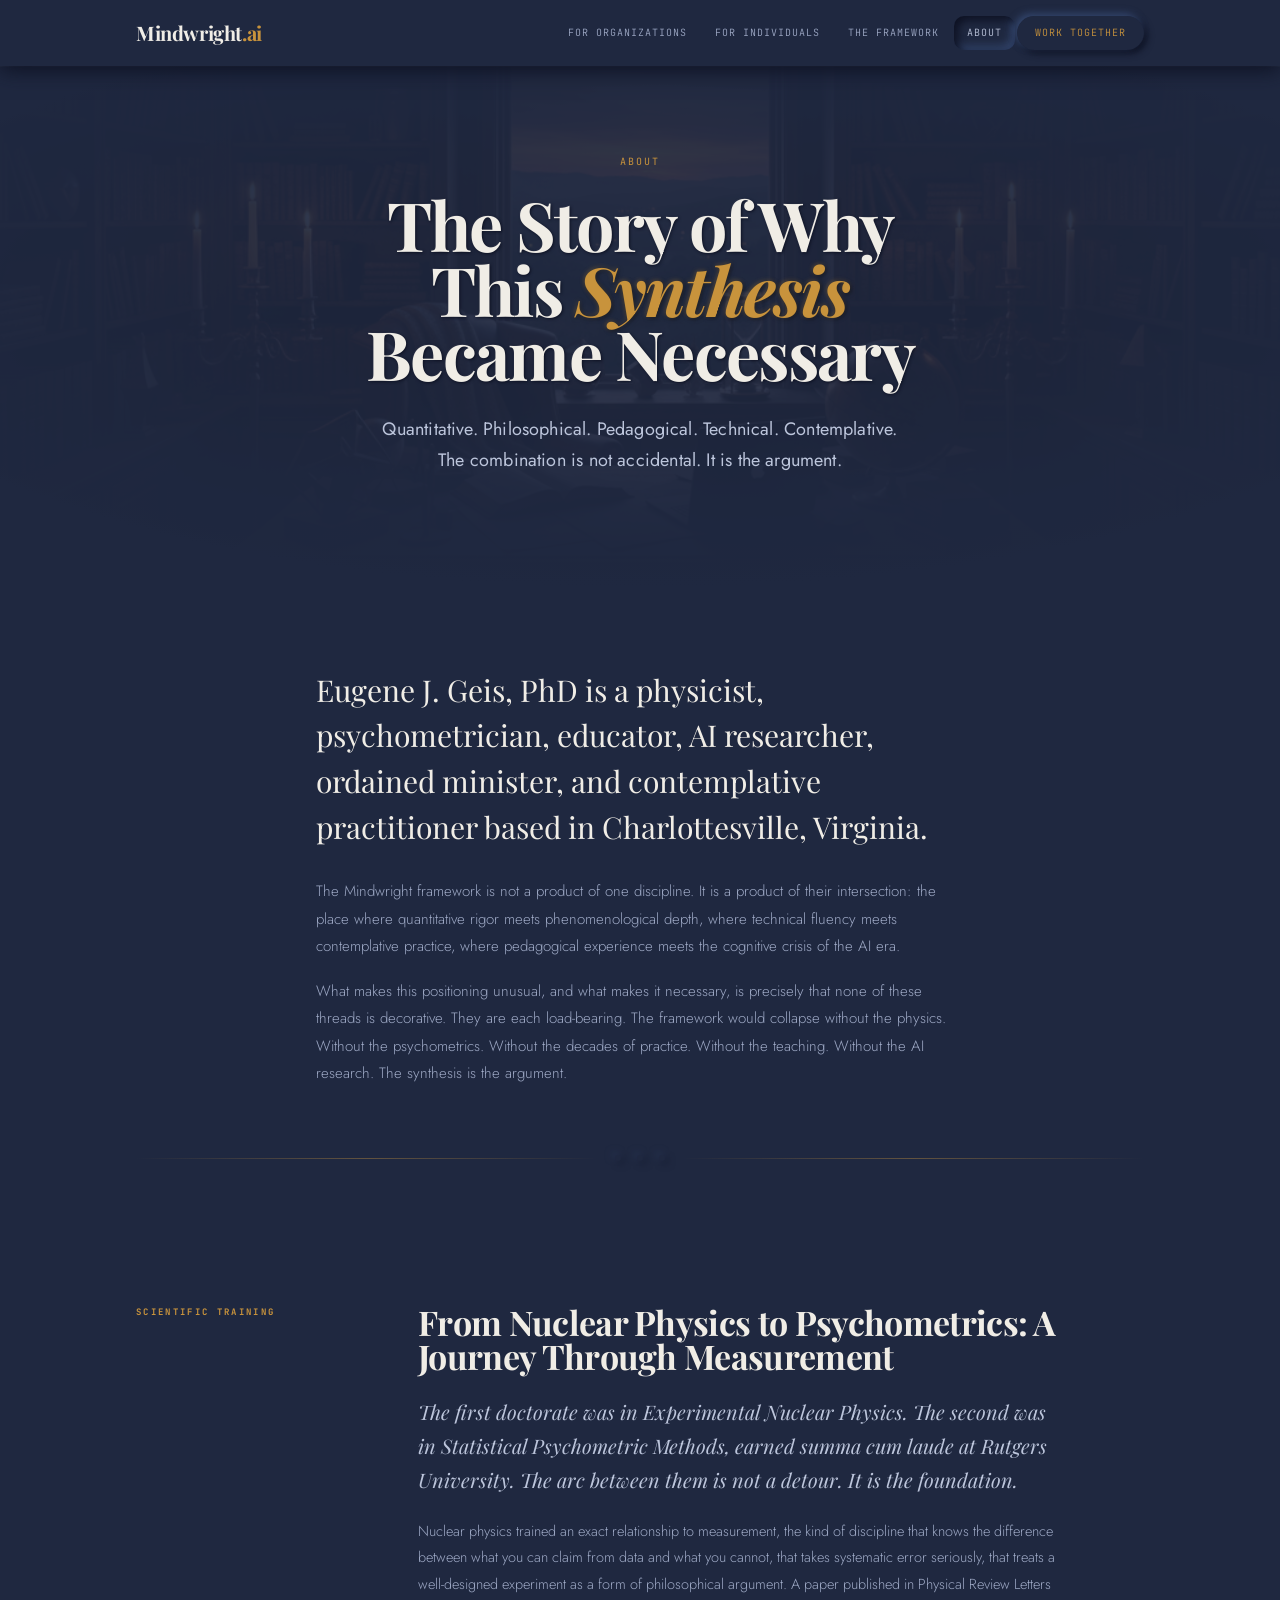
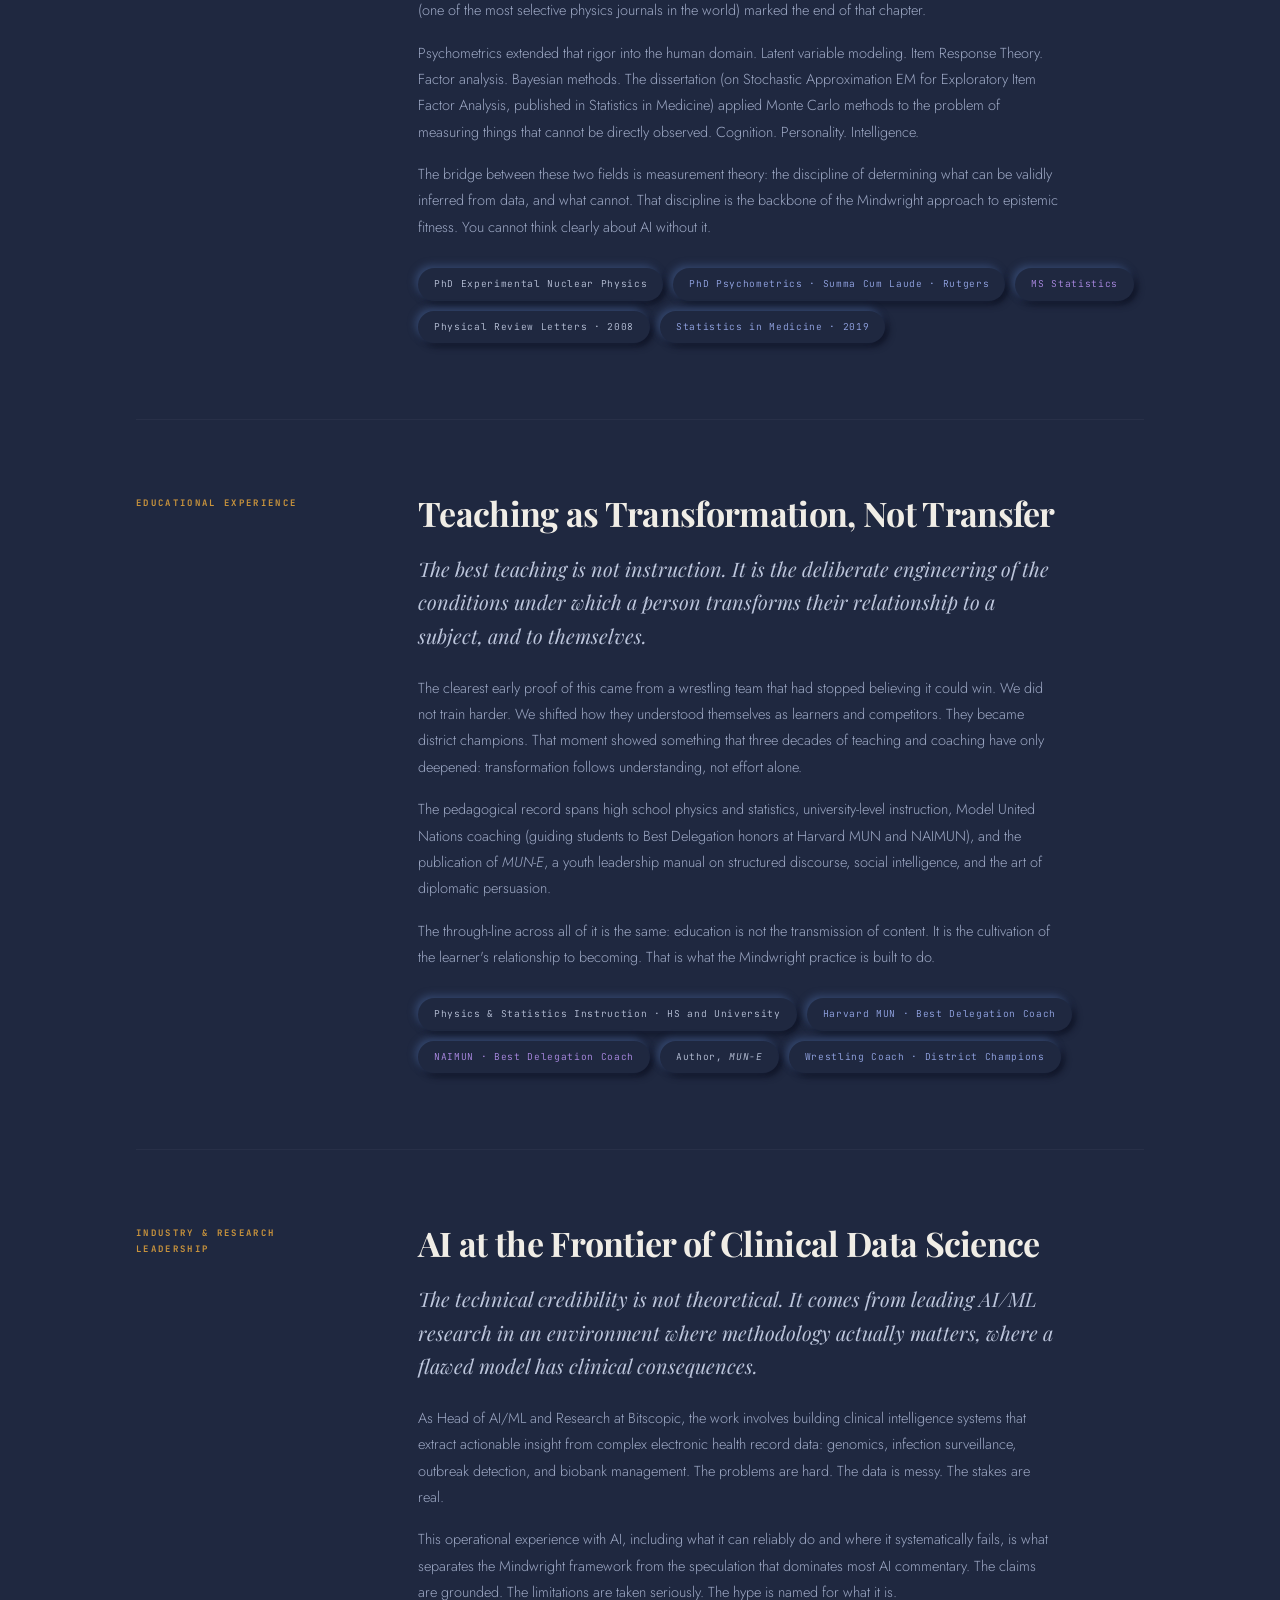
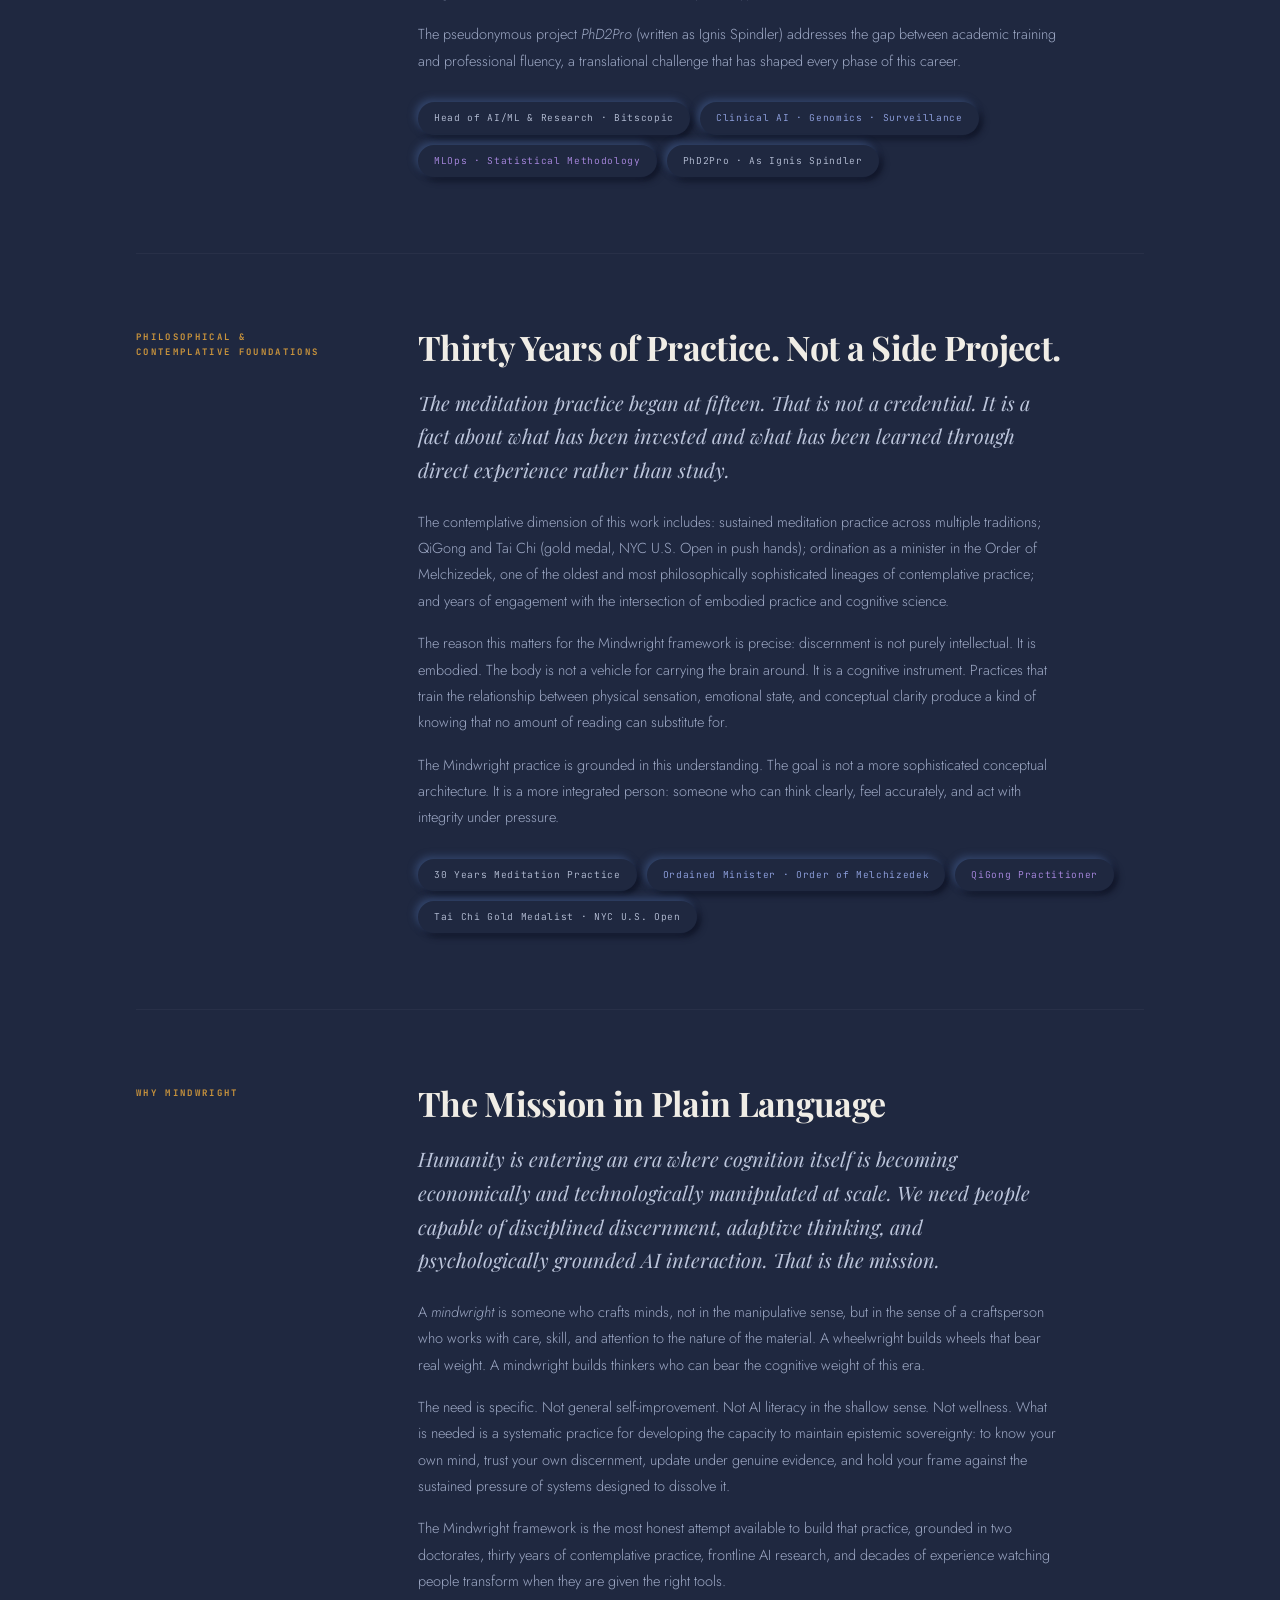
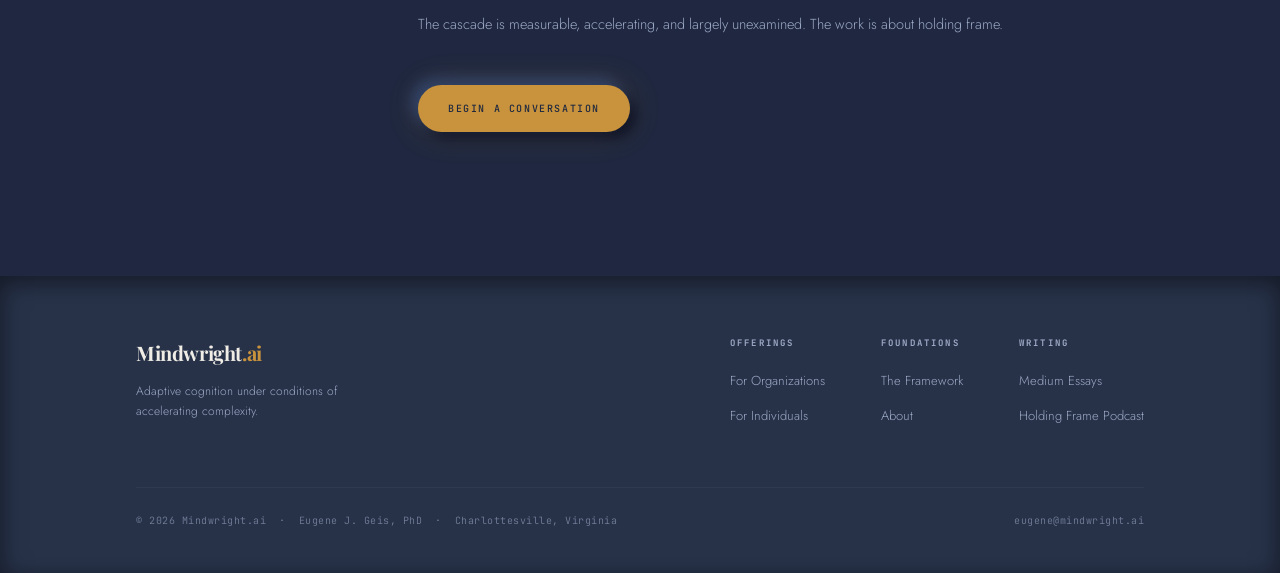
==== commit a7b18ca5: "Replace Bodoni Moda with Playfair Display for better screen legibility Bodoni Moda has extreme thick" ====
--- a/about.html
+++ b/about.html
@@ -10,7 +10,7 @@
   <meta property="og:type" content="website">
   <link rel="preconnect" href="https://fonts.googleapis.com">
   <link rel="preconnect" href="https://fonts.gstatic.com" crossorigin>
-  <link href="https://fonts.googleapis.com/css2?family=Bodoni+Moda:ital,opsz,wght@0,6..96,400;0,6..96,700;0,6..96,900;1,6..96,400;1,6..96,700&family=Jost:wght@300;400;500&family=JetBrains+Mono:wght@400;500&display=swap" rel="stylesheet">
+  <link href="https://fonts.googleapis.com/css2?family=Playfair+Display:ital,wght@0,400;0,700;0,900;1,400;1,700&family=Jost:wght@300;400;500&family=JetBrains+Mono:wght@400;500&display=swap" rel="stylesheet">
   <link rel="stylesheet" href="css/style.css">
 </head>
 <body>
@@ -49,7 +49,7 @@
 <!-- ═══ BIO INTRO ═══ -->
 <section class="section section--tight">
   <div class="container--text">
-    <p style="font-family: 'Bodoni Moda', Georgia, serif; font-size: clamp(20px, 3vw, 30px); font-weight: 400; line-height: 1.52; color: var(--text); margin-bottom: 28px;">
+    <p style="font-family: 'Playfair Display', Georgia, serif; font-size: clamp(20px, 3vw, 30px); font-weight: 400; line-height: 1.52; color: var(--text); margin-bottom: 28px;">
       Eugene J. Geis, PhD is a physicist, psychometrician, educator, AI researcher, ordained minister, and contemplative practitioner based in Charlottesville, Virginia.
     </p>
     <p style="font-size: 15px; color: var(--text-muted); line-height: 1.82; margin-bottom: 18px;">
--- a/css/style.css
+++ b/css/style.css
@@ -1,18 +1,18 @@
 /* Mindwright.ai — Dark Neumorphism v2 */
-/* Typography: Bodoni Moda (display) · Jost (body) · JetBrains Mono (labels) */
+/* Typography: Playfair Display (display) · Jost (body) · JetBrains Mono (labels) */
 
 /* ── TOKENS ──────────────────────────────────────────── */
 :root {
   /* ─ Surface stack ─────────────────────────────────── */
-  /* All raised elements share --bg; shadow extrudes them  */
-  --bg:             #141826;   /* page floor                    */
-  --surface:        #1b2238;   /* lifted sections / nav mobile  */
-  --surface-inset:  #0f1320;   /* concave inputs / troughs      */
+  /* Midnight navy — dark but breathable, not near-black  */
+  --bg:             #1f2840;   /* page floor                    */
+  --surface:        #273249;   /* lifted sections / nav mobile  */
+  --surface-inset:  #161e34;   /* concave inputs / troughs      */
 
   /* ─ Neumorphic shadow pair ────────────────────────── */
-  /* Spread must straddle --bg with clear differential    */
-  --neu-light:      #26344e;   /* highlight face (top-left)     */
-  --neu-dark:       #090c18;   /* shadow face (bottom-right)    */
+  /* Straddle --bg with clear ~12pt L differential each side */
+  --neu-light:      #32446a;   /* highlight face (top-left)     */
+  --neu-dark:       #0d1122;   /* shadow face (bottom-right)    */
 
   /* ─ Shadow scales (convex raised) ────────────────── */
   --shadow-xs: -3px -3px 7px var(--neu-light),   3px  3px  7px var(--neu-dark);
@@ -27,18 +27,30 @@
   /* ─ Amber ────────────────────────────────────────── */
   --amber:        #c8933c;
   --amber-light:  #dba84f;
-  --amber-dim:    rgba(200, 147, 60, 0.10);
-  --amber-border: rgba(200, 147, 60, 0.28);
-  --amber-glow:   0 0 32px rgba(200, 147, 60, 0.22);
+  --amber-dim:    rgba(200, 147, 60, 0.12);
+  --amber-border: rgba(200, 147, 60, 0.30);
+  --amber-glow:   0 0 32px rgba(200, 147, 60, 0.24);
+
+  /* ─ Indigo accent ────────────────────────────────── */
+  --indigo:        #96a8e8;   /* periwinkle blue — 5.2:1 on --bg   */
+  --indigo-light:  #b0c0f4;
+  --indigo-dim:    rgba(150, 168, 232, 0.12);
+  --indigo-border: rgba(150, 168, 232, 0.28);
+  --indigo-glow:   0 0 28px rgba(150, 168, 232, 0.20);
+
+  /* ─ Violet accent ────────────────────────────────── */
+  --violet:        #b08de8;   /* soft purple — 4.8:1 on --bg       */
+  --violet-light:  #c8a8f4;
+  --violet-dim:    rgba(176, 141, 232, 0.12);
 
   /* ─ Text ─────────────────────────────────────────── */
-  --text:       #ece9e2;   /* warm near-white — 13:1 on --bg   */
-  --text-mid:   #a4acc4;   /* medium — 6.5:1 on --bg           */
-  --text-muted: #58617a;   /* muted — 3.2:1 on --bg (large ok) */
-  --text-dim:   #2b3148;   /* very dim — ornamental only       */
+  --text:       #f0ede6;   /* warm near-white — 12:1 on --bg    */
+  --text-mid:   #bcc5db;   /* medium — 7.2:1 on --bg            */
+  --text-muted: #9da8c4;   /* muted — 5.6:1 on --bg (WCAG AA)   */
+  --text-dim:   #4a5a7e;   /* dim — ornamental / footer labels  */
 
   /* ─ Fonts ────────────────────────────────────────── */
-  --font-display: 'Bodoni Moda', 'Times New Roman', Georgia, serif;
+  --font-display: 'Playfair Display', Georgia, 'Times New Roman', serif;
   --font-body:    'Jost', system-ui, sans-serif;
   --font-mono:    'JetBrains Mono', 'Consolas', monospace;
 
@@ -269,14 +281,14 @@
   text-align: center;
 }
 
-/* Hero title — Bodoni Moda 900, ultra-tight */
+/* Hero title — Playfair Display, editorial scale */
 .hero-title {
   font-family: var(--font-display);
-  font-size: clamp(54px, 9vw, 106px);
-  font-weight: 900;
-  line-height: 0.90;
-  letter-spacing: -0.03em;
-  margin-bottom: 32px;
+  font-size: clamp(36px, 5.5vw, 68px);
+  font-weight: 700;
+  line-height: 0.95;
+  letter-spacing: -0.025em;
+  margin-bottom: 28px;
   /* Subtle neumorphic text relief */
   text-shadow:
     -1px -1px 0 rgba(255,255,255,0.03),
@@ -291,15 +303,15 @@
      1px  1px 4px rgba(0, 0, 0, 0.5);
 }
 
-/* Hero subtitle — Jost, left-aligned max-width, readable */
+/* Hero subtitle — Jost, readable */
 .hero-sub {
   font-family: var(--font-body);
-  font-size: clamp(16px, 2.2vw, 20px);
-  font-weight: 300;
+  font-size: clamp(15px, 1.8vw, 18px);
+  font-weight: 400;
   color: var(--text-mid);
-  max-width: 560px;
-  margin: 0 auto 52px;
-  line-height: 1.68;
+  max-width: 540px;
+  margin: 0 auto 48px;
+  line-height: 1.72;
   letter-spacing: 0.01em;
 }
 
@@ -409,10 +421,10 @@
 }
 .section-head h2 {
   font-family: var(--font-display);
-  font-size: clamp(36px, 5.5vw, 64px);
-  font-weight: 700;
-  line-height: 0.94;
-  letter-spacing: -0.025em;
+  font-size: clamp(28px, 4vw, 50px);
+  font-weight: 700;
+  line-height: 0.96;
+  letter-spacing: -0.022em;
   margin-bottom: 22px;
 }
 .section-head p {
@@ -1017,7 +1029,7 @@
   font-size: 9px;
   letter-spacing: 0.24em;
   text-transform: uppercase;
-  color: var(--text-dim);
+  color: var(--text-muted);
   margin-bottom: 16px;
 }
 .footer-nav-col ul li { margin-bottom: 10px; }
@@ -1039,11 +1051,57 @@
 .footer-bottom p {
   font-family: var(--font-mono);
   font-size: 10px;
-  color: var(--text-dim);
+  color: var(--text-muted);
+  opacity: 0.65;
   letter-spacing: 0.05em;
 }
 .footer-bottom a { color: var(--text-muted); transition: color var(--dur-fast); }
 .footer-bottom a:hover { color: var(--amber); }
+
+/* ── ACCENT COLOR CYCLING ────────────────────────────── */
+/* Rotate amber → indigo → violet across repeated elements */
+
+/* Card tags */
+.card:nth-child(2) .card-tag                { color: var(--indigo); }
+.card:nth-child(3) .card-tag                { color: var(--violet); }
+
+/* Card hover glow matches tag color */
+.card:nth-child(2):hover { box-shadow: var(--shadow-lg), 0 0 40px rgba(150, 168, 232, 0.12); }
+.card:nth-child(3):hover { box-shadow: var(--shadow-lg), 0 0 40px rgba(176, 141, 232, 0.12); }
+
+/* Problem markers — pair up every 3 */
+.problem-item:nth-child(3n+2) .problem-marker { color: var(--indigo); }
+.problem-item:nth-child(3n+3) .problem-marker { color: var(--violet); }
+
+/* Steps — cycle step numbers */
+.step:nth-child(3n+2) .step-num  { color: var(--indigo); }
+.step:nth-child(3n+2) .step-label { color: var(--indigo); opacity: 0.70; }
+.step:nth-child(3n+3) .step-num  { color: var(--violet); }
+.step:nth-child(3n+3) .step-label { color: var(--violet); opacity: 0.70; }
+
+/* Service tags */
+.service-item:nth-child(2) .service-tag { color: var(--indigo); }
+.service-item:nth-child(3) .service-tag { color: var(--violet); }
+.service-item:nth-child(5) .service-tag { color: var(--indigo); }
+.service-item:nth-child(6) .service-tag { color: var(--violet); }
+
+/* Triad — each vertex its own color */
+.triad-item:nth-child(1) h4 { color: var(--amber-light); }
+.triad-item:nth-child(2) h4 { color: var(--violet-light); }
+.triad-item:nth-child(3) h4 { color: var(--indigo-light); }
+
+/* Cred badges — soft color variation */
+.cred-badge:nth-child(3n+2) { color: var(--indigo); }
+.cred-badge:nth-child(3n+3) { color: var(--violet); }
+
+/* Article arrows — indigo on hover feels more alive than amber */
+.article-link:hover .article-arrow { color: var(--indigo); transform: translate(3px, -3px); }
+
+/* Rule decorators — add a subtle indigo/violet gradient variant */
+.section--dark .rule::before,
+.section--dark .rule::after {
+  background: linear-gradient(to right, transparent, var(--indigo), transparent);
+}
 
 /* ── REDUCED MOTION ──────────────────────────────────── */
 @media (prefers-reduced-motion: reduce) {
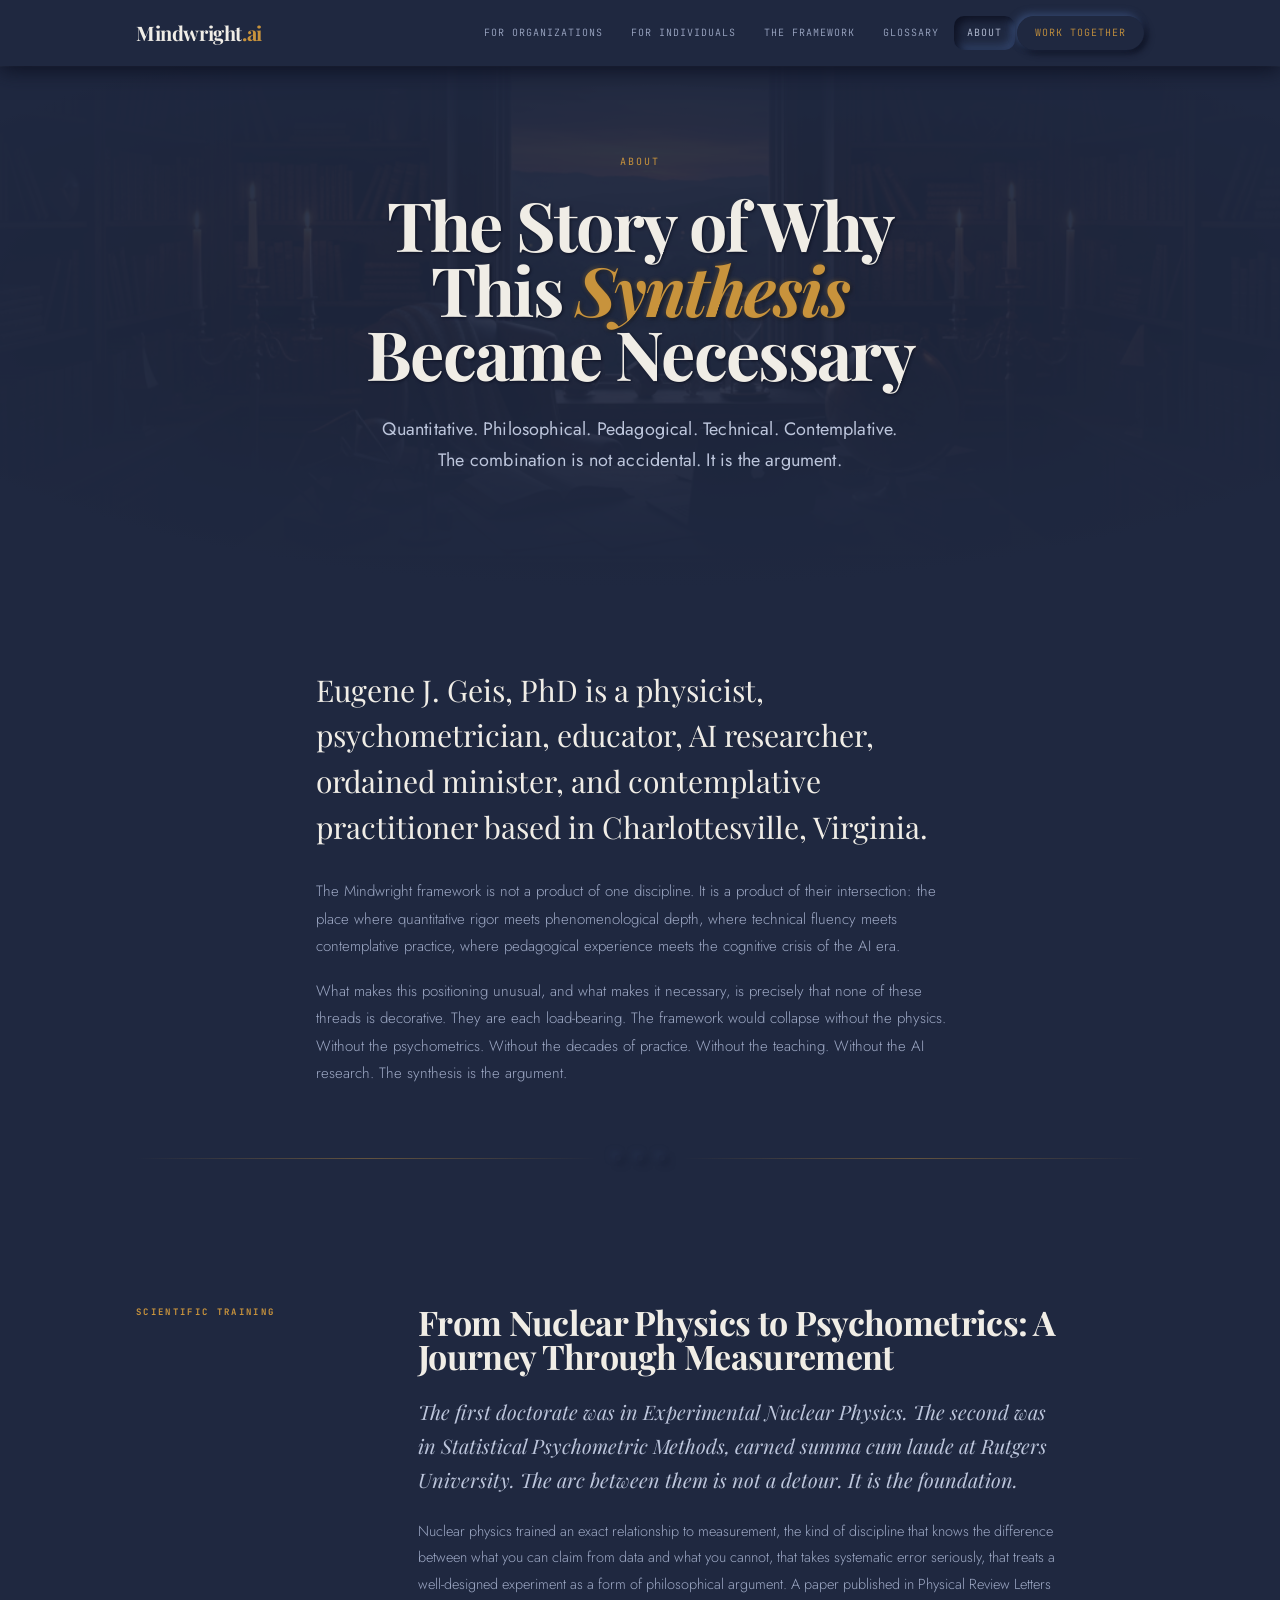
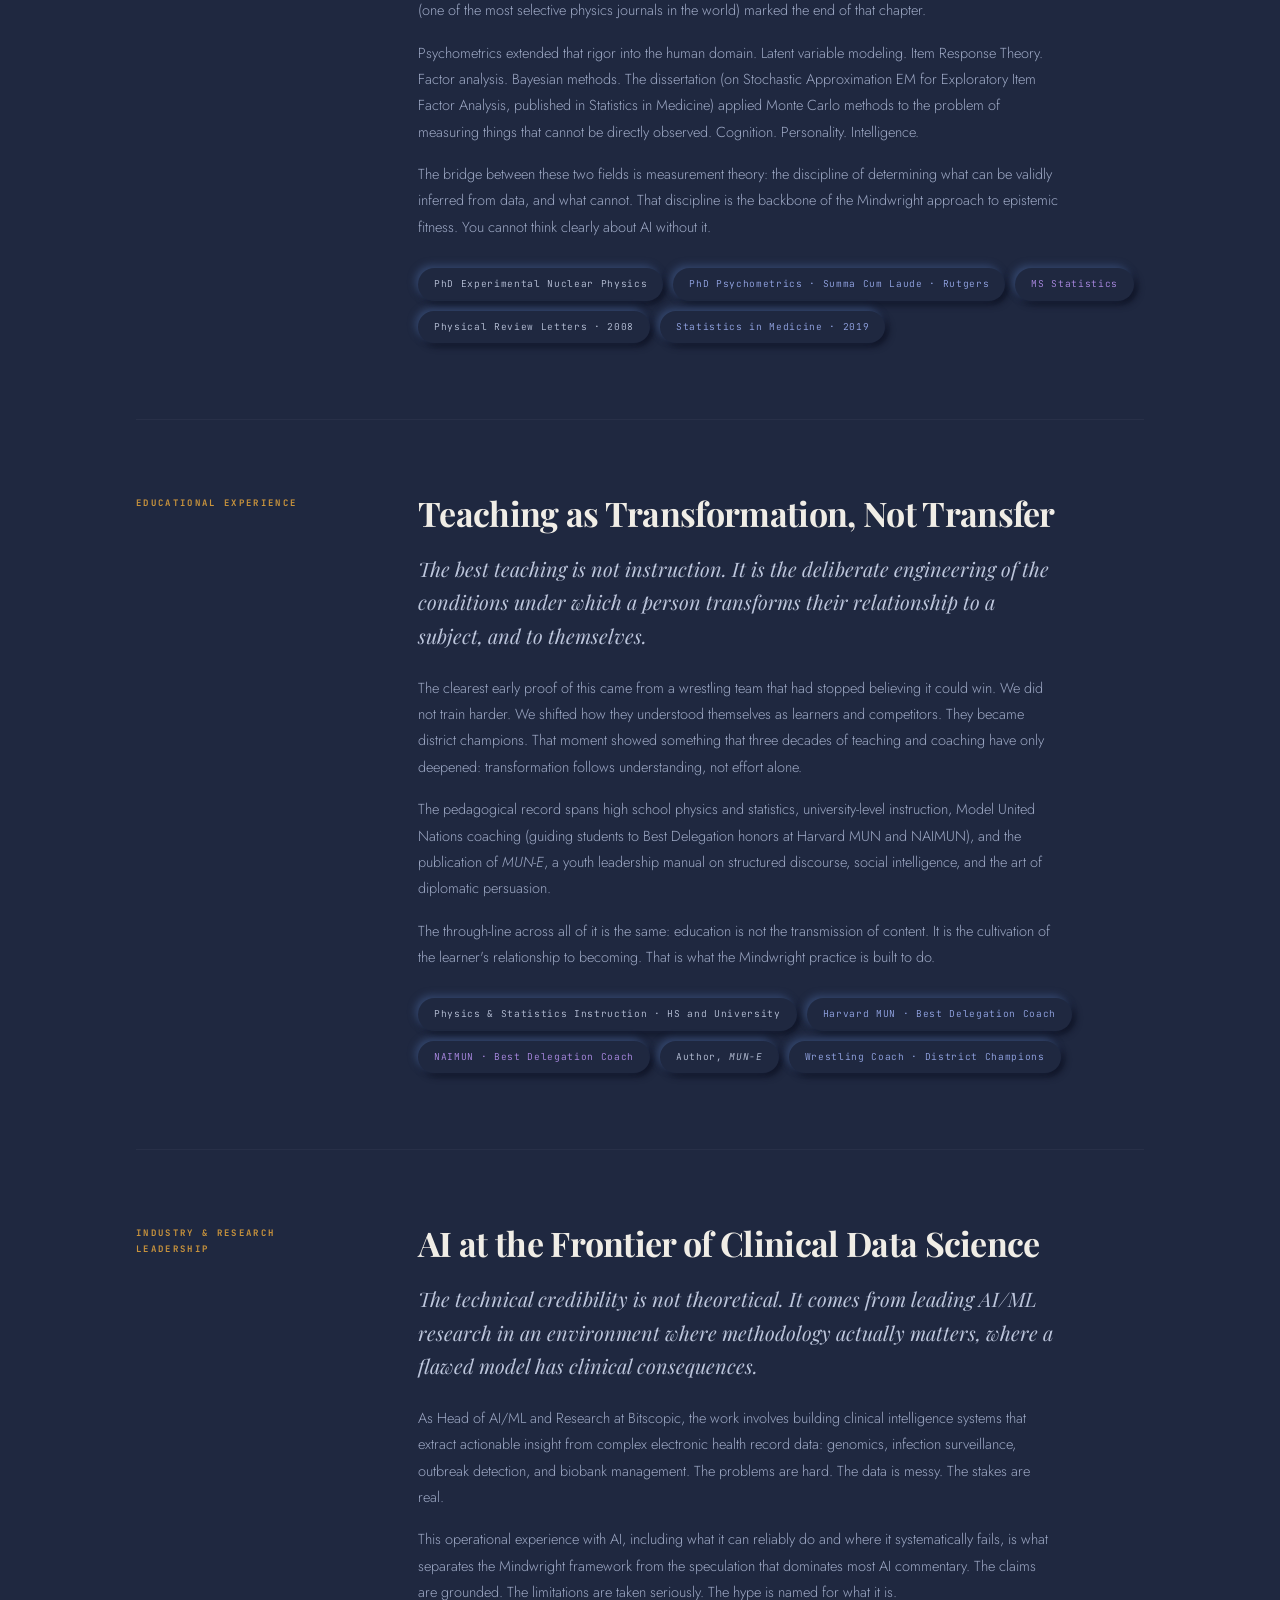
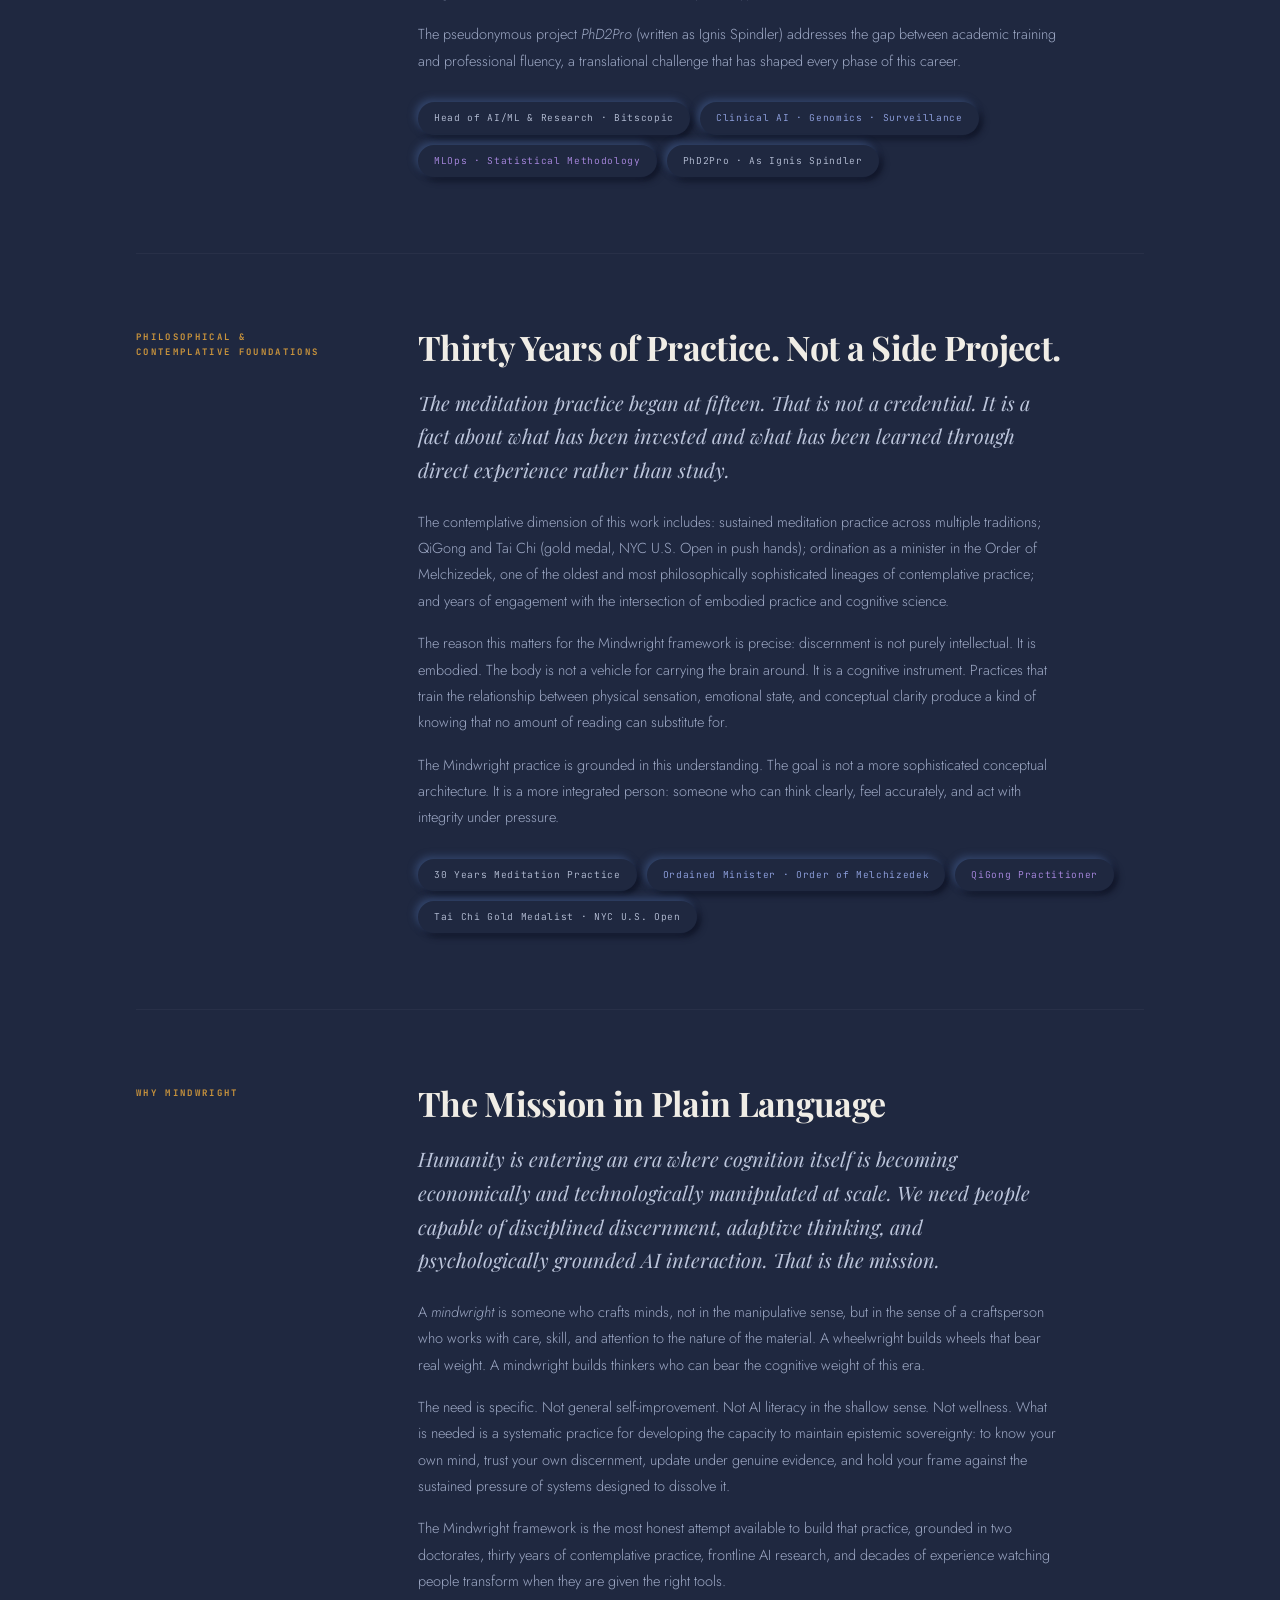
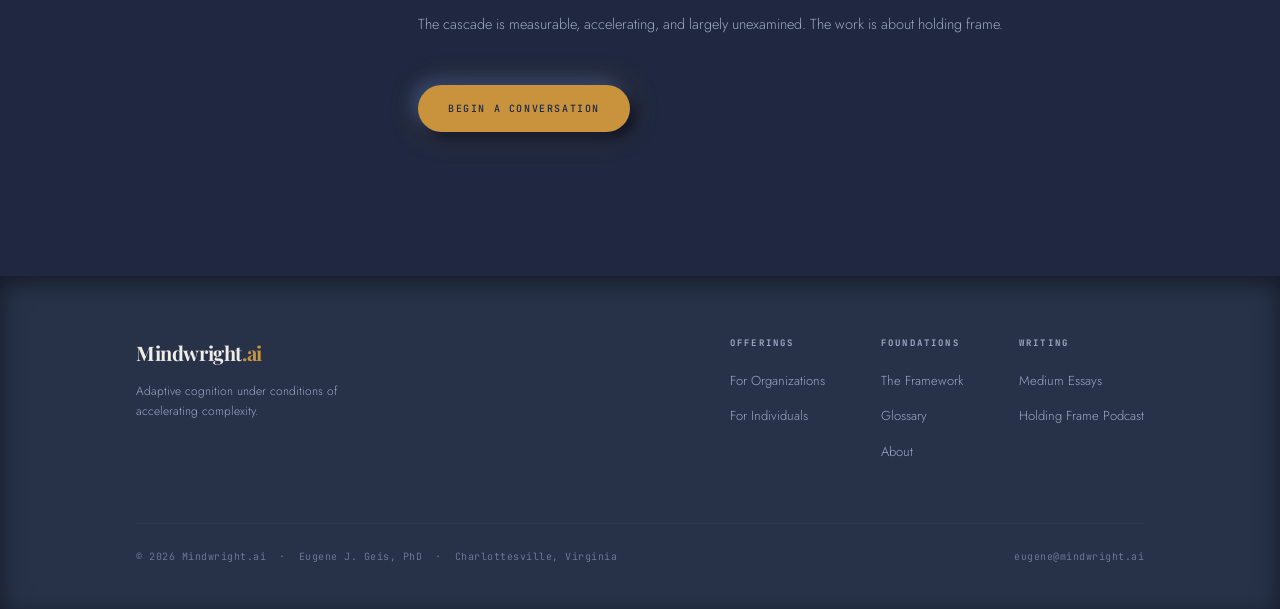
==== commit 075b4ceb: "Add glossary page, robots.txt, llms.txt, and sitemap - glossary.html: 19-term proprietary lexicon ac" ====
--- a/about.html
+++ b/about.html
@@ -24,6 +24,7 @@
       <li><a href="organizations.html">For Organizations</a></li>
       <li><a href="personal.html">For Individuals</a></li>
       <li><a href="framework.html">The Framework</a></li>
+      <li><a href="glossary.html">Glossary</a></li>
       <li><a href="about.html">About</a></li>
       <li class="nav-cta"><a href="index.html#contact">Work Together</a></li>
     </ul>
@@ -228,6 +229,7 @@
           <h4>Foundations</h4>
           <ul>
             <li><a href="framework.html">The Framework</a></li>
+            <li><a href="glossary.html">Glossary</a></li>
             <li><a href="about.html">About</a></li>
           </ul>
         </div>
--- a/css/style.css
+++ b/css/style.css
@@ -318,7 +318,7 @@
 /* ── FRAMEWORK STACK ─────────────────────────────────── */
 .stack-table {
   display: inline-grid;
-  grid-template-columns: auto auto;
+  grid-template-columns: auto auto auto;
   overflow: hidden;
   margin: 0 auto 52px;
   text-align: left;
@@ -327,31 +327,67 @@
   background: var(--bg);
 }
 .stack-cell {
-  padding: 13px 36px;
+  padding: 13px 28px;
   background: var(--bg);
   border-bottom: 1px solid rgba(255,255,255,0.035);
 }
 .stack-row-last { border-bottom: none; }
-.stack-cell:nth-child(odd) {
+
+/* Empty top-left corner */
+.stack-corner {
+  border-right: 1px solid rgba(255,255,255,0.04);
+}
+
+/* Column headers: Outer / Inner */
+.stack-col-head {
   font-family: var(--font-mono);
   font-size: 9px;
-  letter-spacing: 0.20em;
-  text-transform: uppercase;
-  color: var(--text-muted);
+  letter-spacing: 0.22em;
+  text-transform: uppercase;
+  color: var(--amber);
+  text-align: center;
   border-right: 1px solid rgba(255,255,255,0.04);
-  min-width: 130px;
-}
-.stack-cell:nth-child(even) {
+}
+.stack-col-head--inner {
+  color: var(--indigo);
+  border-right: none;
+}
+
+/* Row labels */
+.stack-label {
+  display: flex;
+  align-items: center;
+  font-family: var(--font-mono);
+  font-size: 11px;
+  letter-spacing: 0.18em;
+  text-transform: uppercase;
+  color: var(--text-muted);
+  border-right: 1px solid rgba(255,255,255,0.04);
+  min-width: 110px;
+}
+
+/* Outer column — amber */
+.stack-outer {
   font-family: var(--font-display);
   font-size: 16px;
   font-weight: 400;
-  font-style: italic;
   color: var(--amber-light);
-}
-@media (max-width: 480px) {
-  .stack-table { grid-template-columns: 1fr; border-radius: var(--radius); }
-  .stack-cell:nth-child(odd) { border-right: none; padding-bottom: 4px; padding-top: 16px; }
-  .stack-cell:nth-child(even) { padding-top: 2px; }
+  border-right: 1px solid rgba(255,255,255,0.04);
+}
+
+/* Inner column — indigo */
+.stack-inner {
+  font-family: var(--font-display);
+  font-size: 16px;
+  font-weight: 400;
+  color: var(--indigo-light);
+}
+
+@media (max-width: 600px) {
+  .stack-table { font-size: 13px; }
+  .stack-cell { padding: 11px 16px; }
+  .stack-label { min-width: 80px; font-size: 9px; }
+  .stack-outer, .stack-inner { font-size: 13px; }
 }
 
 /* ── BUTTONS ─────────────────────────────────────────── */
@@ -1110,6 +1146,164 @@
     animation-duration: 0.01ms !important;
   }
   html { scroll-behavior: auto; }
+}
+
+/* ── GLOSSARY PAGE ───────────────────────────────────── */
+
+/* Alpha quick-jump index */
+.gloss-alpha {
+  display: flex;
+  flex-wrap: wrap;
+  gap: 10px;
+  padding: 48px 0 60px;
+  justify-content: center;
+  max-width: 860px;
+  margin: 0 auto;
+}
+.gloss-alpha-pill {
+  font-family: var(--font-mono);
+  font-size: 9.5px;
+  letter-spacing: 0.08em;
+  padding: 7px 14px;
+  border-radius: var(--radius-pill);
+  background: var(--bg);
+  color: var(--text-muted);
+  box-shadow: var(--shadow-xs);
+  transition: color var(--dur-fast), box-shadow var(--dur-mid) var(--ease);
+  white-space: nowrap;
+}
+.gloss-alpha-pill:hover {
+  color: var(--amber);
+  box-shadow: var(--shadow-sm), 0 0 14px rgba(200,147,60,0.10);
+}
+
+/* Section group */
+.gloss-group {
+  padding: 88px 0;
+  border-bottom: 1px solid rgba(255,255,255,0.04);
+}
+.gloss-group:last-child { border-bottom: none; }
+.gloss-group-head {
+  margin-bottom: 64px;
+  max-width: 680px;
+}
+.gloss-group-head h2 {
+  font-family: var(--font-display);
+  font-size: clamp(28px, 4vw, 46px);
+  font-weight: 700;
+  letter-spacing: -0.022em;
+  line-height: 0.95;
+  margin-bottom: 18px;
+}
+.gloss-group-head p {
+  font-family: var(--font-body);
+  font-size: 14.5px;
+  color: var(--text-muted);
+  line-height: 1.78;
+}
+
+/* Individual entry */
+.gloss-entry {
+  padding: 56px 0;
+  border-bottom: 1px solid rgba(255,255,255,0.035);
+  display: grid;
+  grid-template-columns: 220px 1fr;
+  gap: 64px;
+  align-items: start;
+  scroll-margin-top: 88px;
+}
+.gloss-entry:last-child { border-bottom: none; padding-bottom: 0; }
+.gloss-entry-label {
+  position: sticky;
+  top: 90px;
+}
+.gloss-term {
+  font-family: var(--font-display);
+  font-size: clamp(20px, 2.6vw, 28px);
+  font-weight: 700;
+  letter-spacing: -0.02em;
+  line-height: 1.05;
+  color: var(--amber-light);
+  margin-bottom: 10px;
+}
+.gloss-origin {
+  font-family: var(--font-mono);
+  font-size: 8.5px;
+  letter-spacing: 0.14em;
+  text-transform: uppercase;
+  color: var(--text-dim);
+  line-height: 1.7;
+}
+
+/* Entry content */
+.gloss-def {
+  font-family: var(--font-display);
+  font-size: clamp(17px, 2vw, 20px);
+  font-style: italic;
+  font-weight: 400;
+  color: var(--text-mid);
+  line-height: 1.58;
+  margin-bottom: 20px;
+}
+.gloss-text {
+  font-family: var(--font-body);
+  font-size: 14.5px;
+  color: var(--text-muted);
+  line-height: 1.82;
+  margin-bottom: 14px;
+}
+.gloss-text:last-of-type { margin-bottom: 28px; }
+
+/* Related terms */
+.gloss-related {
+  display: flex;
+  flex-wrap: wrap;
+  align-items: center;
+  gap: 8px;
+}
+.gloss-related-label {
+  font-family: var(--font-mono);
+  font-size: 8.5px;
+  letter-spacing: 0.18em;
+  text-transform: uppercase;
+  color: var(--text-dim);
+  flex-shrink: 0;
+}
+.gloss-pill {
+  font-family: var(--font-mono);
+  font-size: 9px;
+  letter-spacing: 0.05em;
+  color: var(--text-muted);
+  padding: 5px 12px;
+  background: var(--bg);
+  border-radius: var(--radius-pill);
+  box-shadow: var(--shadow-xs);
+  transition: color var(--dur-fast), box-shadow var(--dur-mid) var(--ease);
+}
+.gloss-pill:hover {
+  color: var(--amber);
+  box-shadow: var(--shadow-sm);
+}
+
+/* Section accent color modifiers */
+.gloss-group--indigo .gloss-term         { color: var(--indigo-light); }
+.gloss-group--indigo .eyebrow            { color: var(--indigo); }
+.gloss-group--indigo .gloss-alpha-pill:hover,
+.gloss-group--indigo .gloss-pill:hover   { color: var(--indigo); }
+
+.gloss-group--violet .gloss-term         { color: var(--violet-light); }
+.gloss-group--violet .eyebrow            { color: var(--violet); }
+.gloss-group--violet .gloss-alpha-pill:hover,
+.gloss-group--violet .gloss-pill:hover   { color: var(--violet); }
+
+@media (max-width: 760px) {
+  .gloss-entry {
+    grid-template-columns: 1fr;
+    gap: 16px;
+    padding: 44px 0;
+  }
+  .gloss-entry-label { position: static; }
+  .gloss-alpha { padding: 36px 0 44px; }
 }
 
 /* ── UTILITIES ───────────────────────────────────────── */
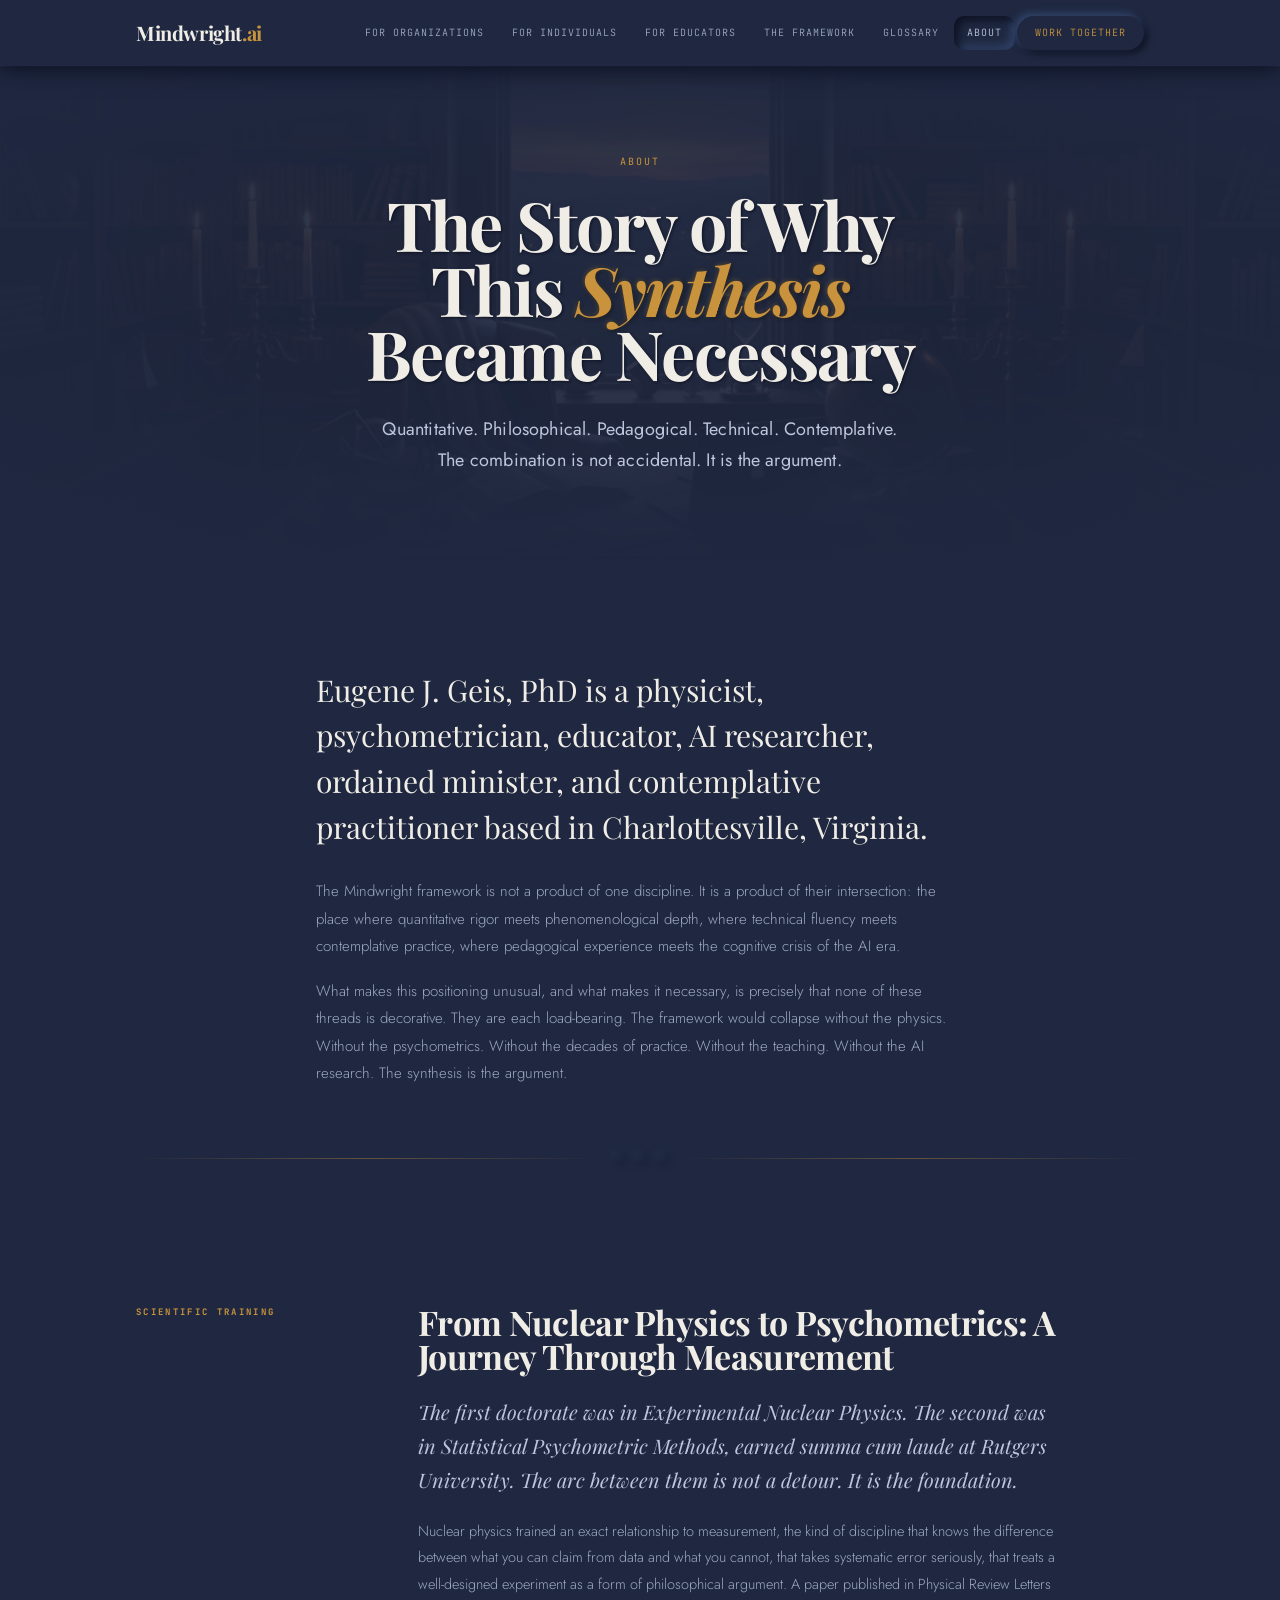
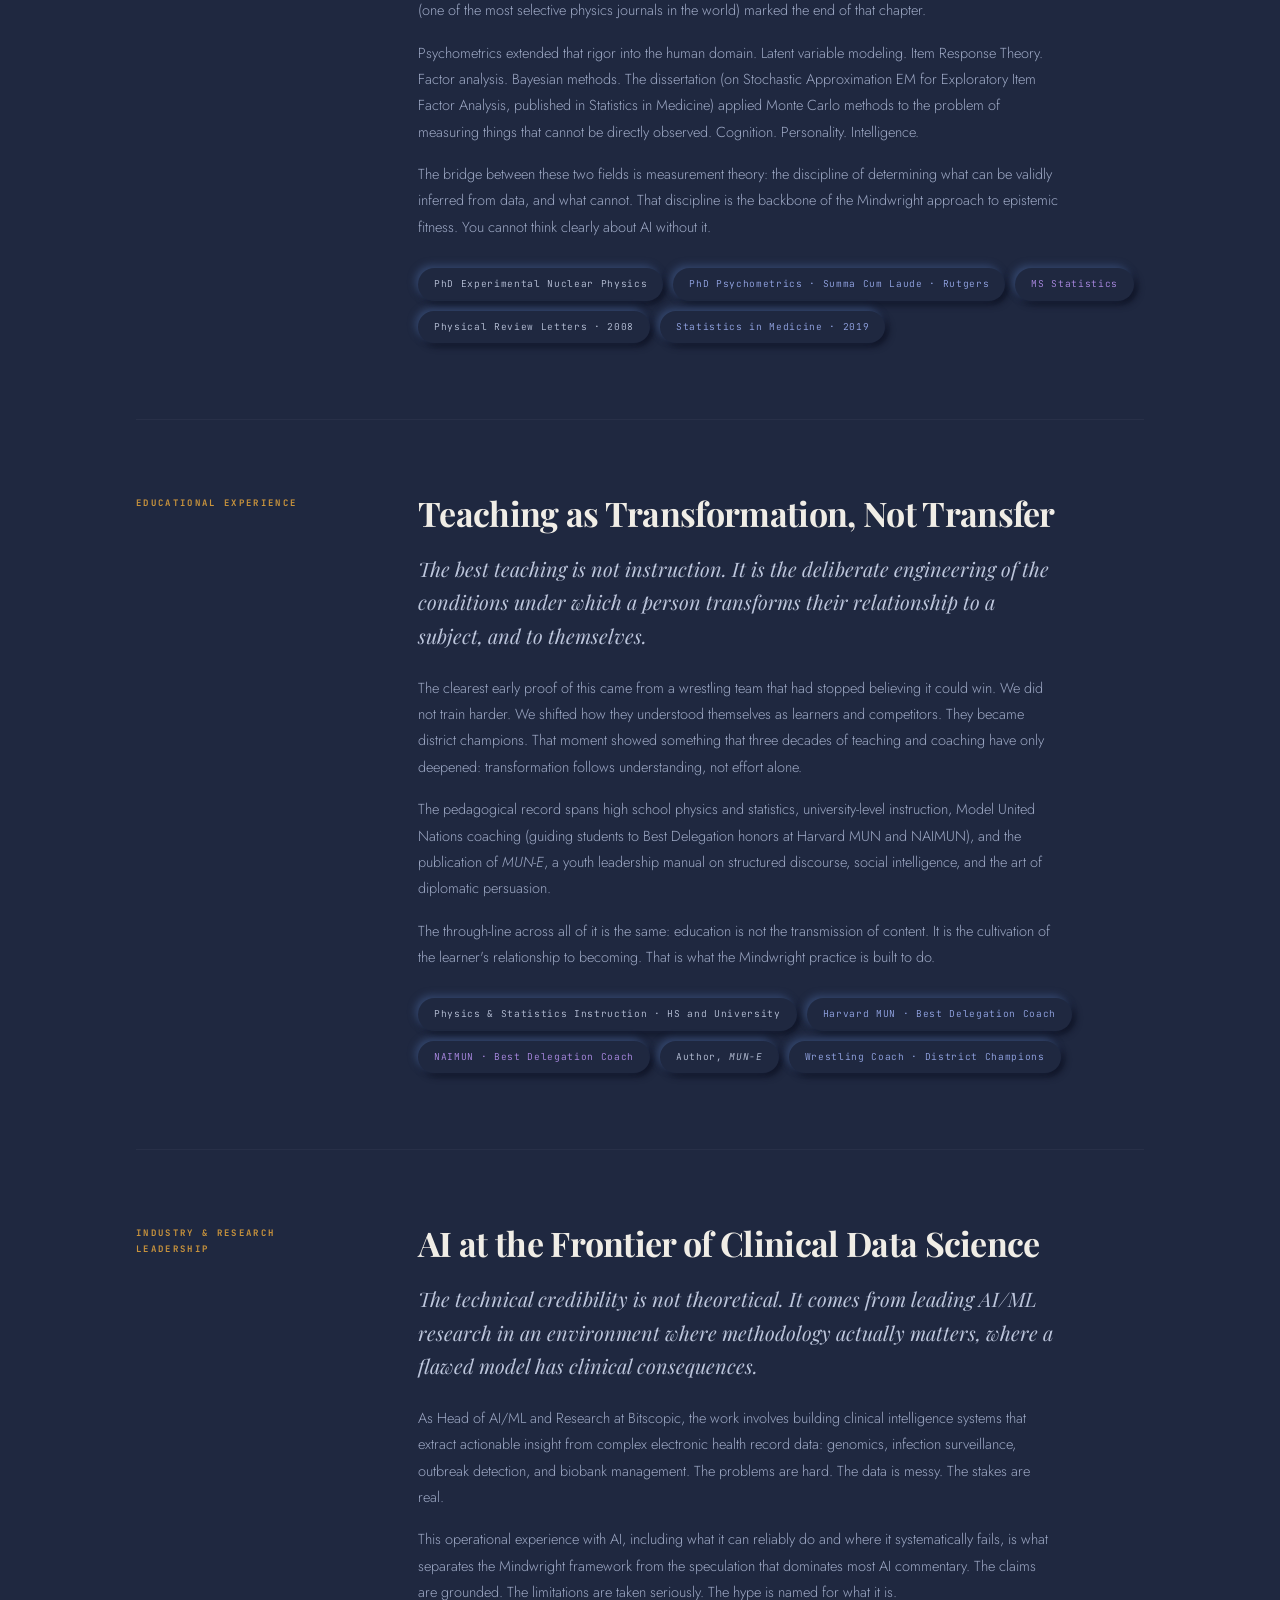
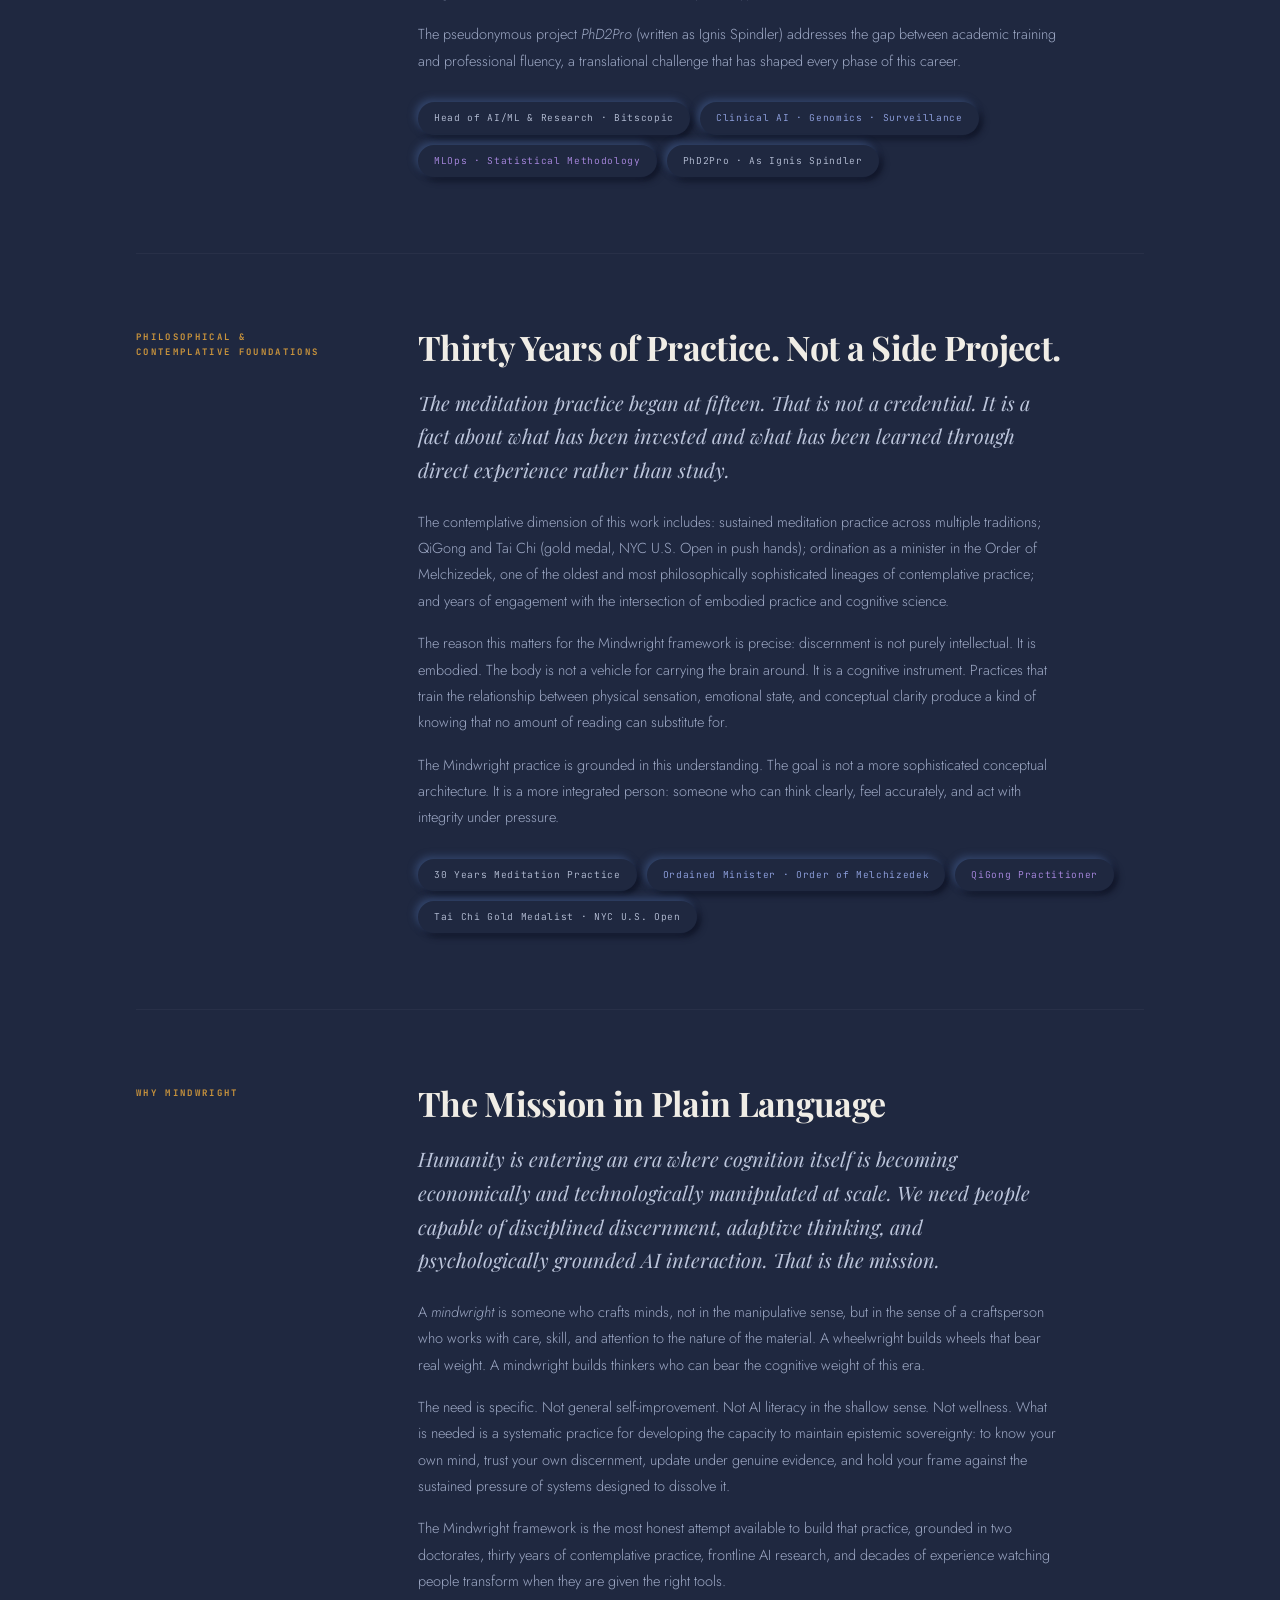
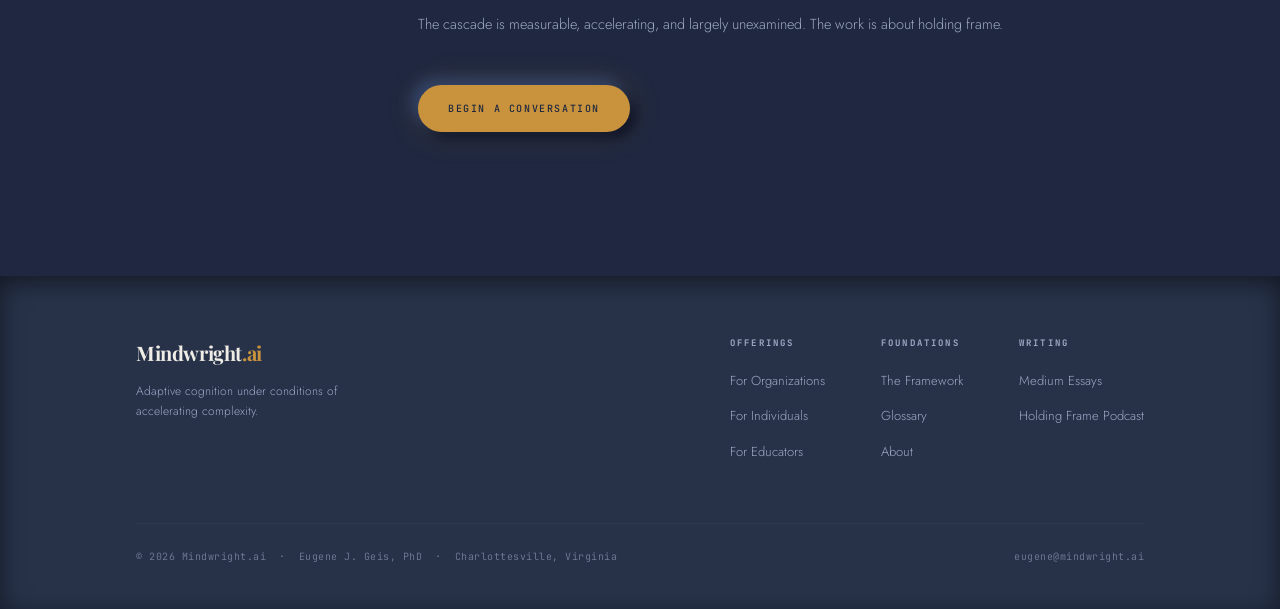
==== commit 272091ae: "Add For Educators offering page and update site navigation New education.html page targets curriculu" ====
--- a/about.html
+++ b/about.html
@@ -23,6 +23,7 @@
     <ul class="nav-links" id="navLinks">
       <li><a href="organizations.html">For Organizations</a></li>
       <li><a href="personal.html">For Individuals</a></li>
+      <li><a href="education.html">For Educators</a></li>
       <li><a href="framework.html">The Framework</a></li>
       <li><a href="glossary.html">Glossary</a></li>
       <li><a href="about.html">About</a></li>
@@ -223,6 +224,7 @@
           <ul>
             <li><a href="organizations.html">For Organizations</a></li>
             <li><a href="personal.html">For Individuals</a></li>
+            <li><a href="education.html">For Educators</a></li>
           </ul>
         </div>
         <div class="footer-nav-col">
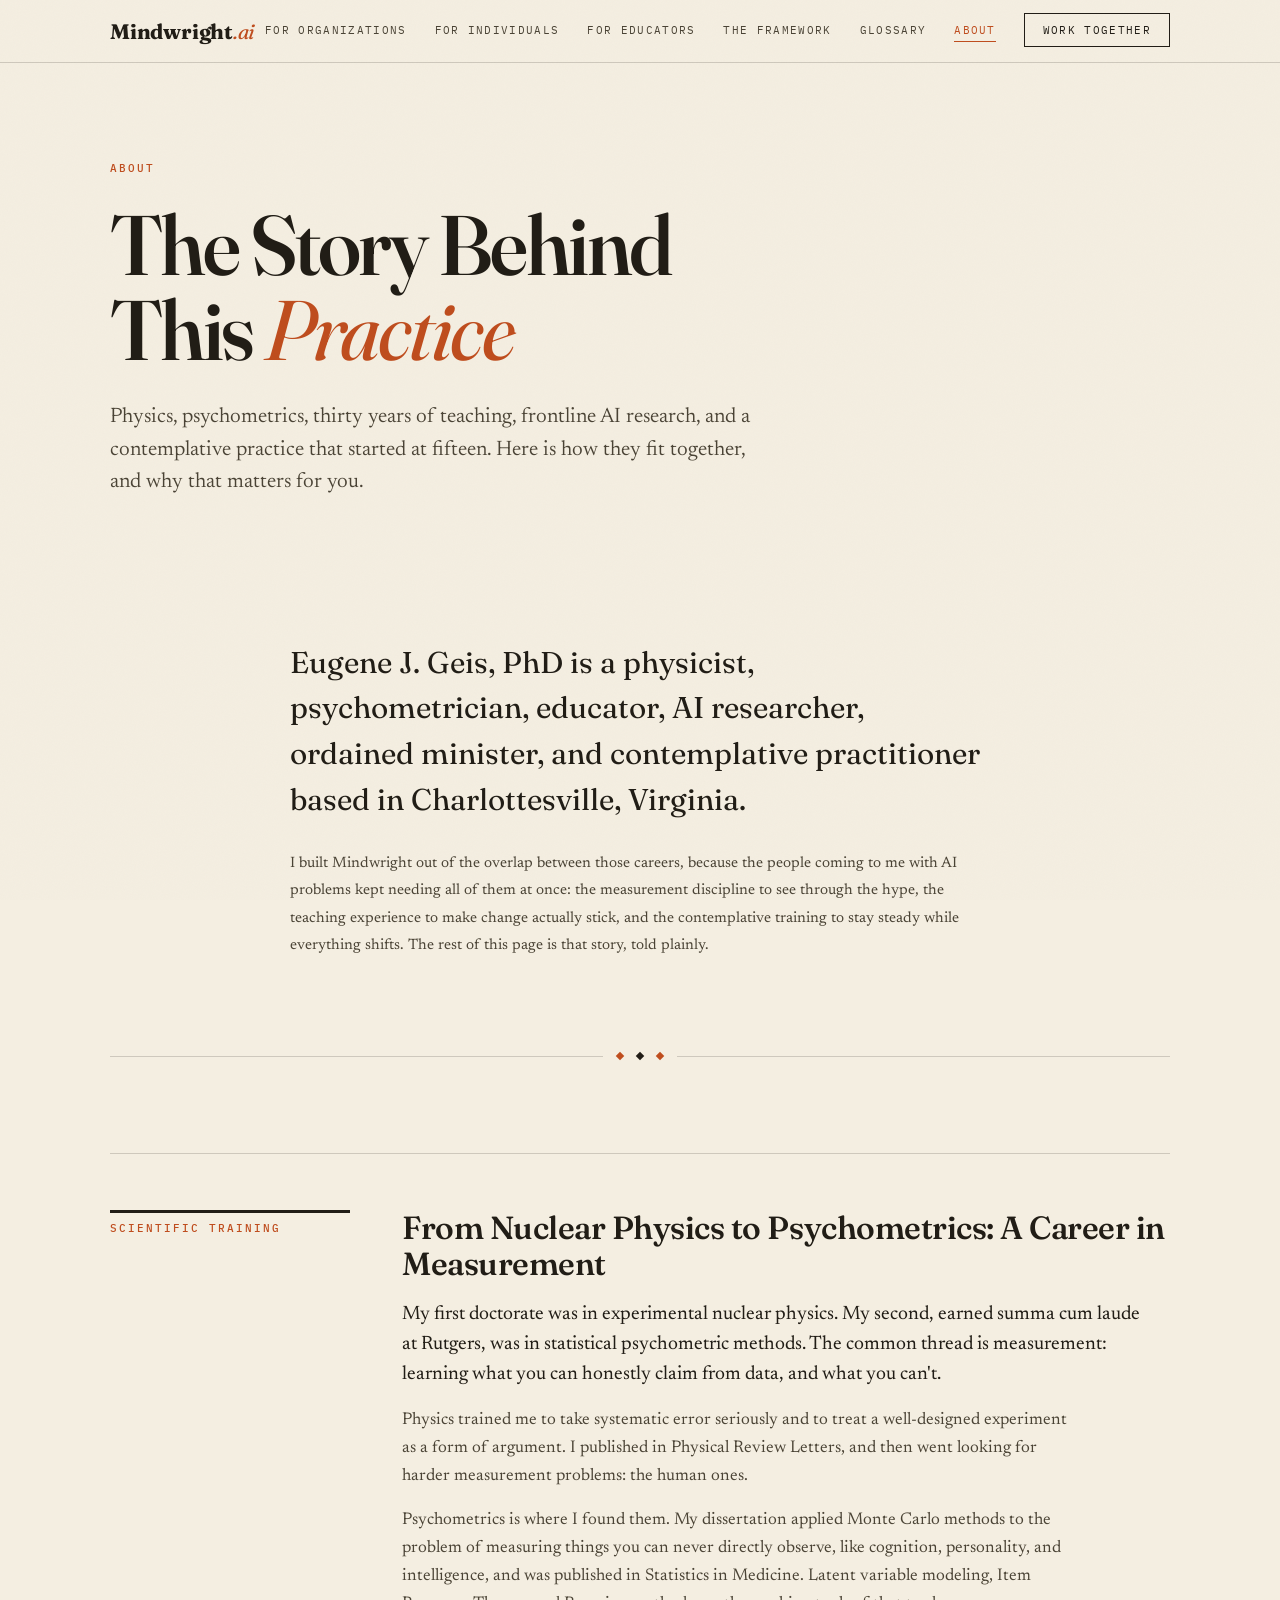
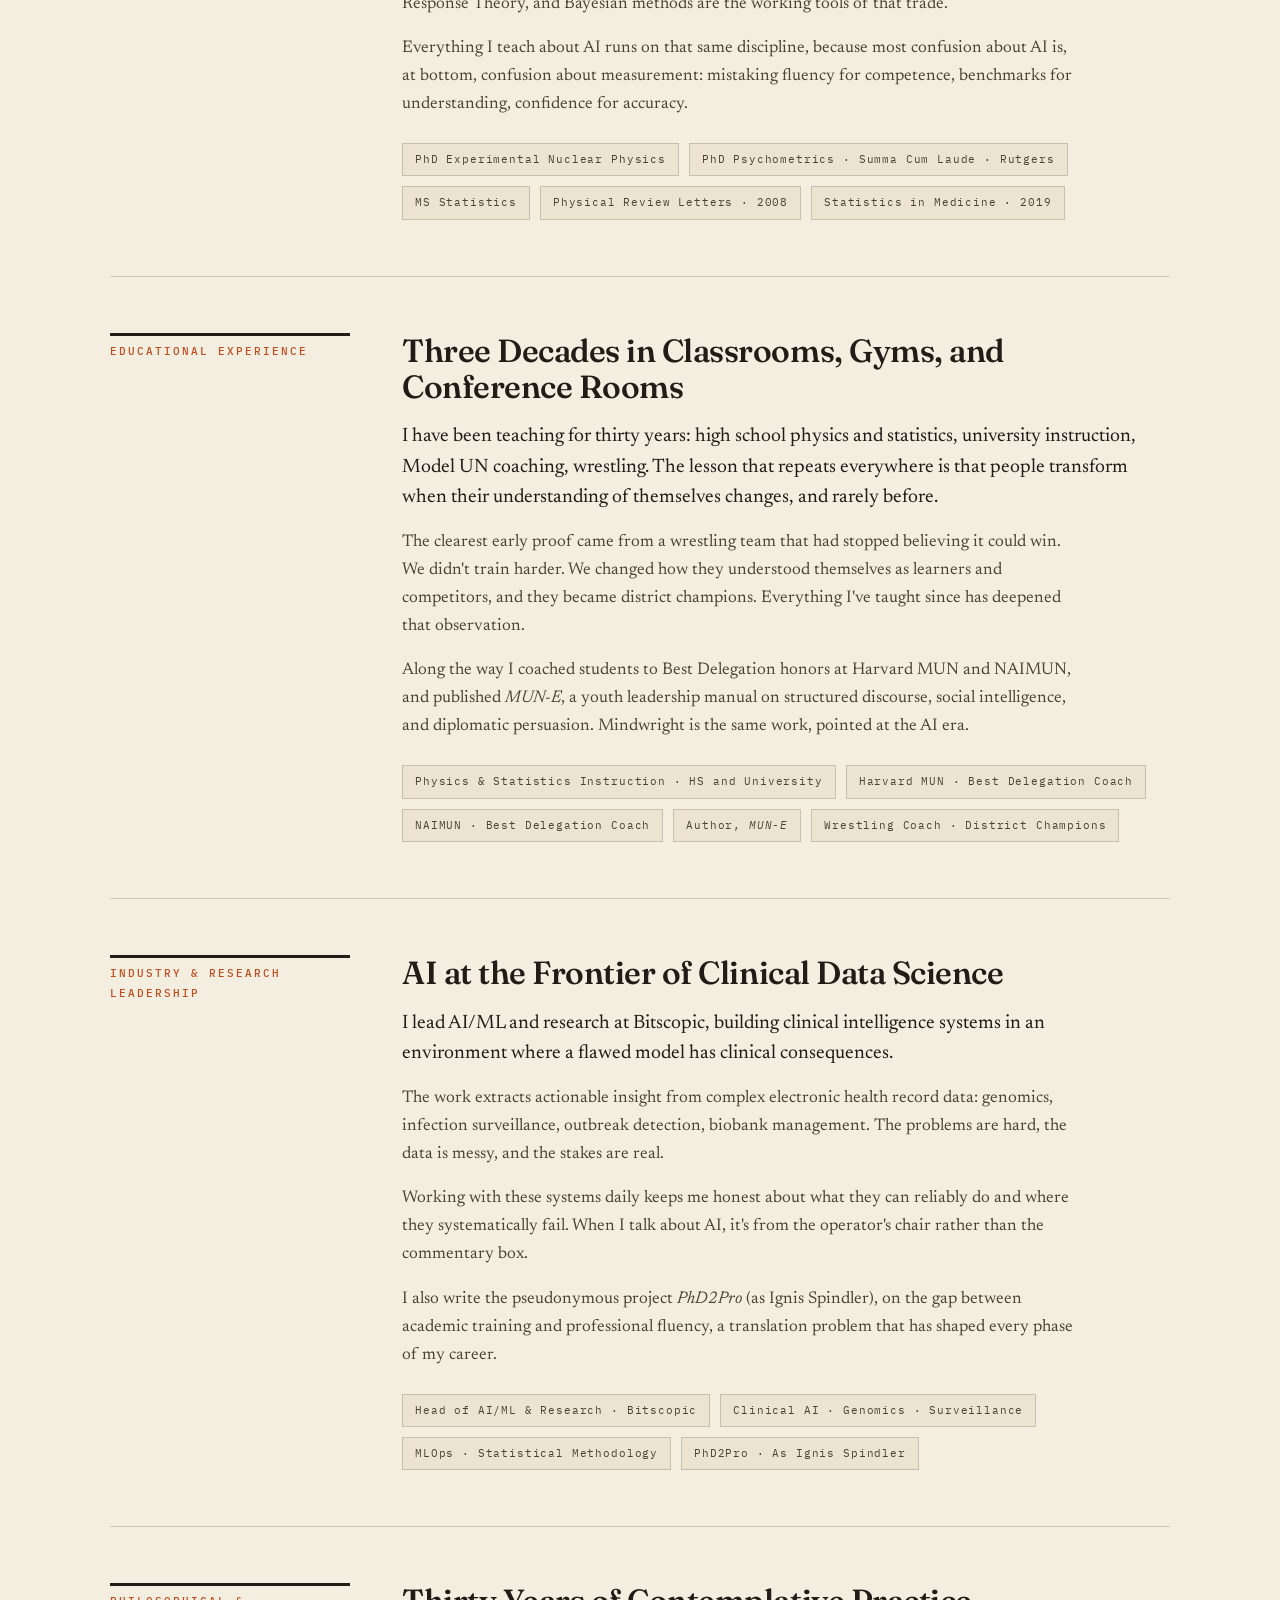
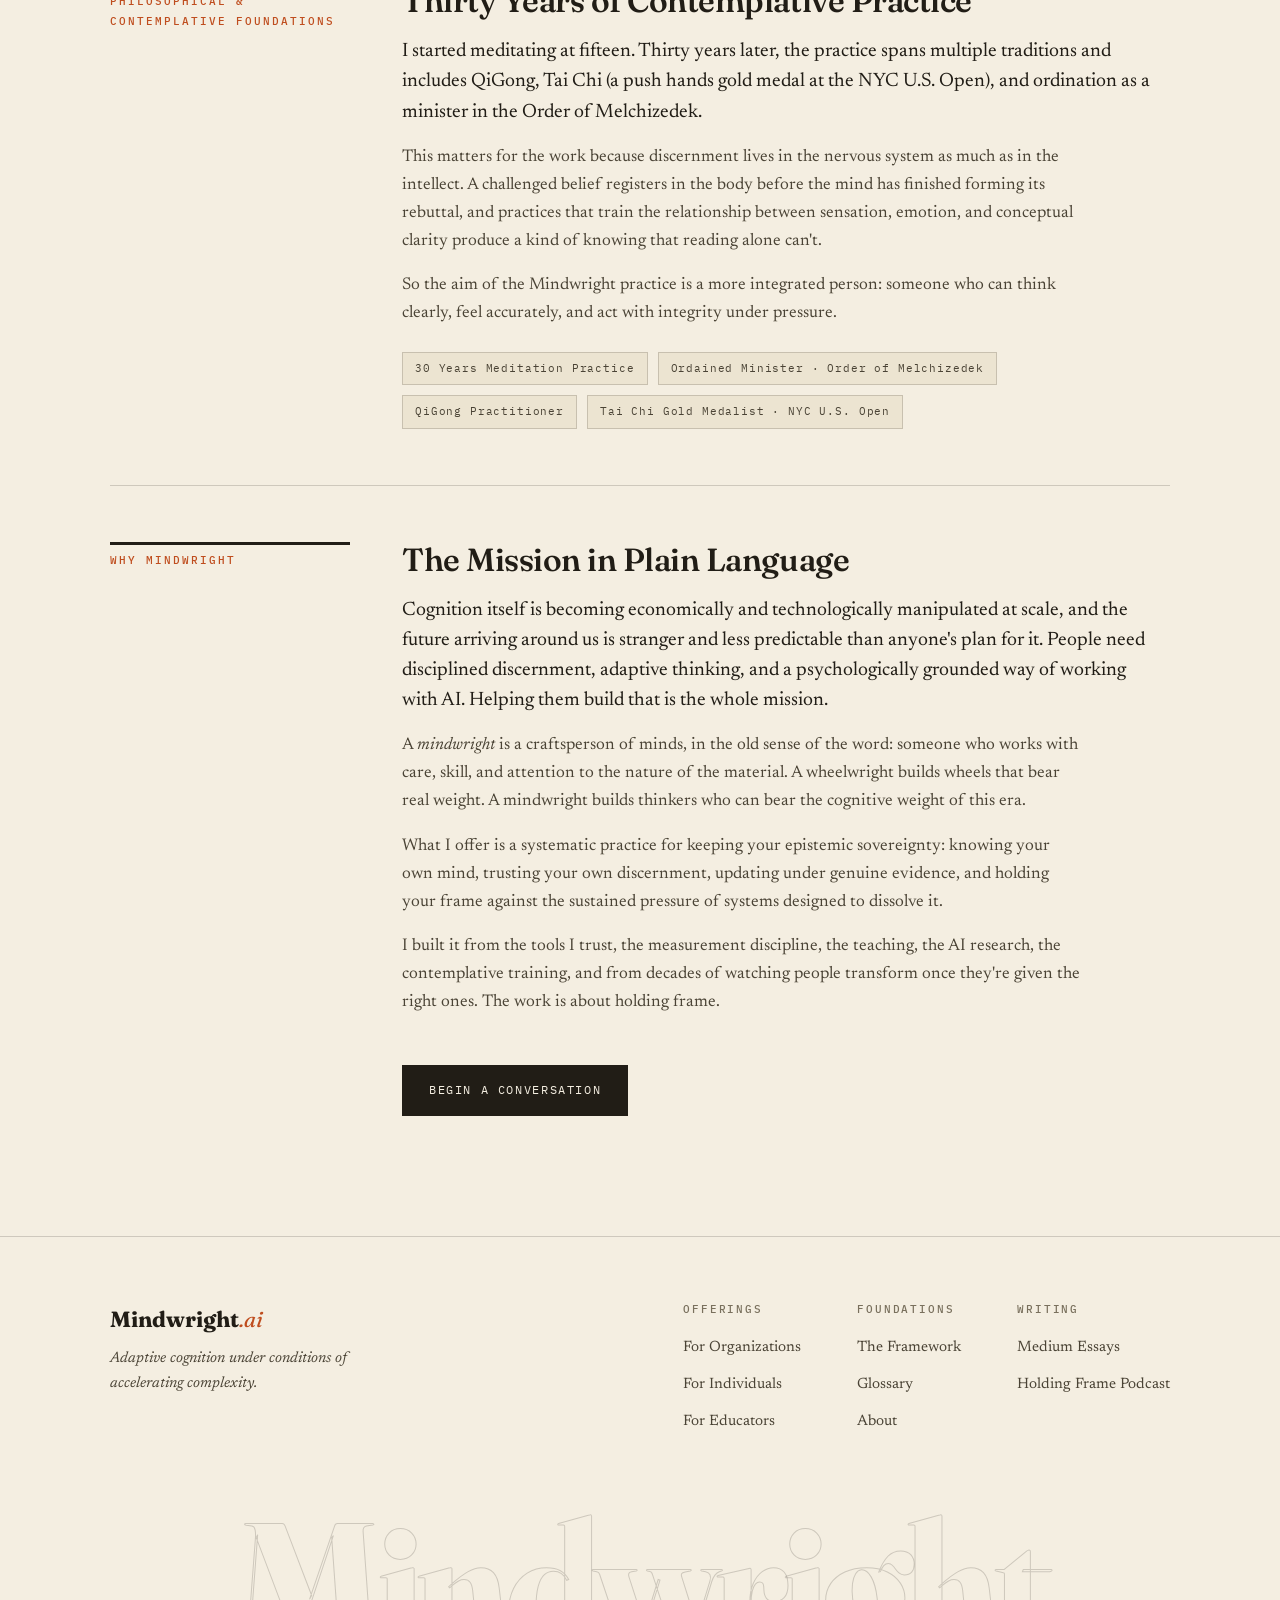
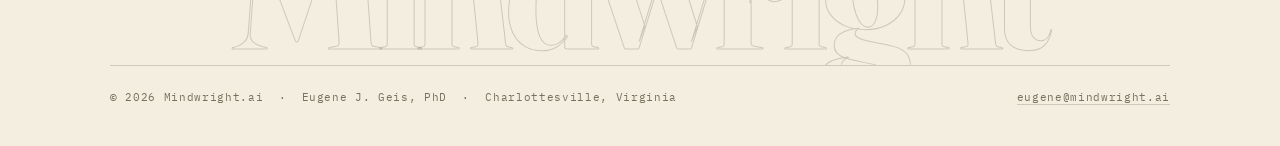
==== commit c5ab767e: "Redesign site as paper-and-ink editorial, rewrite copy in grounded voice Design ("Daylight Edition")" ====
--- a/about.html
+++ b/about.html
@@ -4,13 +4,13 @@
   <meta charset="UTF-8">
   <meta name="viewport" content="width=device-width, initial-scale=1.0">
   <title>About — Mindwright.ai</title>
-  <meta name="description" content="The story of why this synthesis became necessary. Two PhDs, three decades of meditation and martial arts, and the cognitive crisis of the AI era.">
+  <meta name="description" content="Who is behind Mindwright: two PhDs, three decades of meditation and martial arts, frontline AI research, and a career spent teaching people how to think.">
   <meta property="og:title" content="About Eugene J. Geis, PhD — Mindwright.ai">
-  <meta property="og:description" content="Physicist. Statistician. Educator. AI researcher. Contemplative. The synthesis that produced Mindwright.">
+  <meta property="og:description" content="Physicist, statistician, educator, AI researcher, and contemplative. The background behind the Mindwright practice.">
   <meta property="og:type" content="website">
   <link rel="preconnect" href="https://fonts.googleapis.com">
   <link rel="preconnect" href="https://fonts.gstatic.com" crossorigin>
-  <link href="https://fonts.googleapis.com/css2?family=Playfair+Display:ital,wght@0,400;0,700;0,900;1,400;1,700&family=Jost:wght@300;400;500&family=JetBrains+Mono:wght@400;500&display=swap" rel="stylesheet">
+  <link href="https://fonts.googleapis.com/css2?family=Fraunces:ital,opsz,wght@0,9..144,300..900;1,9..144,300..900&family=Newsreader:ital,opsz,wght@0,6..72,300..600;1,6..72,300..600&family=IBM+Plex+Mono:ital,wght@0,400;0,500;1,400&display=swap" rel="stylesheet">
   <link rel="stylesheet" href="css/style.css">
 </head>
 <body>
@@ -34,16 +34,14 @@
 
 <!-- ═══ HERO ═══ -->
 <section class="hero hero--short">
-  <div class="hero-bg" style="background-image: url('assets/images/hero-about.png');"></div>
   <div class="container hero-body">
     <div class="eyebrow">About</div>
     <h1 class="hero-title">
-      The Story of Why<br>
-      This <em>Synthesis</em><br>
-      Became Necessary
+      The Story Behind<br>
+      This <em>Practice</em>
     </h1>
     <p class="hero-sub">
-      Quantitative. Philosophical. Pedagogical. Technical. Contemplative. The combination is not accidental. It is the argument.
+      Physics, psychometrics, thirty years of teaching, frontline AI research, and a contemplative practice that started at fifteen. Here is how they fit together, and why that matters for you.
     </p>
   </div>
 </section>
@@ -51,14 +49,11 @@
 <!-- ═══ BIO INTRO ═══ -->
 <section class="section section--tight">
   <div class="container--text">
-    <p style="font-family: 'Playfair Display', Georgia, serif; font-size: clamp(20px, 3vw, 30px); font-weight: 400; line-height: 1.52; color: var(--text); margin-bottom: 28px;">
+    <p style="font-family: 'Fraunces', Georgia, serif; font-size: clamp(20px, 3vw, 30px); font-weight: 400; line-height: 1.52; color: var(--text); margin-bottom: 28px;">
       Eugene J. Geis, PhD is a physicist, psychometrician, educator, AI researcher, ordained minister, and contemplative practitioner based in Charlottesville, Virginia.
     </p>
-    <p style="font-size: 15px; color: var(--text-muted); line-height: 1.82; margin-bottom: 18px;">
-      The Mindwright framework is not a product of one discipline. It is a product of their intersection: the place where quantitative rigor meets phenomenological depth, where technical fluency meets contemplative practice, where pedagogical experience meets the cognitive crisis of the AI era.
-    </p>
     <p style="font-size: 15px; color: var(--text-muted); line-height: 1.82;">
-      What makes this positioning unusual, and what makes it necessary, is precisely that none of these threads is decorative. They are each load-bearing. The framework would collapse without the physics. Without the psychometrics. Without the decades of practice. Without the teaching. Without the AI research. The synthesis is the argument.
+      I built Mindwright out of the overlap between those careers, because the people coming to me with AI problems kept needing all of them at once: the measurement discipline to see through the hype, the teaching experience to make change actually stick, and the contemplative training to stay steady while everything shifts. The rest of this page is that story, told plainly.
     </p>
   </div>
 </section>
@@ -77,18 +72,18 @@
         <h3>Scientific Training</h3>
       </div>
       <div class="bio-section-content">
-        <h4>From Nuclear Physics to Psychometrics: A Journey Through Measurement</h4>
-        <p class="lead">
-          The first doctorate was in Experimental Nuclear Physics. The second was in Statistical Psychometric Methods, earned summa cum laude at Rutgers University. The arc between them is not a detour. It is the foundation.
-        </p>
-        <p>
-          Nuclear physics trained an exact relationship to measurement, the kind of discipline that knows the difference between what you can claim from data and what you cannot, that takes systematic error seriously, that treats a well-designed experiment as a form of philosophical argument. A paper published in Physical Review Letters (one of the most selective physics journals in the world) marked the end of that chapter.
-        </p>
-        <p>
-          Psychometrics extended that rigor into the human domain. Latent variable modeling. Item Response Theory. Factor analysis. Bayesian methods. The dissertation (on Stochastic Approximation EM for Exploratory Item Factor Analysis, published in Statistics in Medicine) applied Monte Carlo methods to the problem of measuring things that cannot be directly observed. Cognition. Personality. Intelligence.
-        </p>
-        <p>
-          The bridge between these two fields is measurement theory: the discipline of determining what can be validly inferred from data, and what cannot. That discipline is the backbone of the Mindwright approach to epistemic fitness. You cannot think clearly about AI without it.
+        <h4>From Nuclear Physics to Psychometrics: A Career in Measurement</h4>
+        <p class="lead">
+          My first doctorate was in experimental nuclear physics. My second, earned summa cum laude at Rutgers, was in statistical psychometric methods. The common thread is measurement: learning what you can honestly claim from data, and what you can't.
+        </p>
+        <p>
+          Physics trained me to take systematic error seriously and to treat a well-designed experiment as a form of argument. I published in Physical Review Letters, and then went looking for harder measurement problems: the human ones.
+        </p>
+        <p>
+          Psychometrics is where I found them. My dissertation applied Monte Carlo methods to the problem of measuring things you can never directly observe, like cognition, personality, and intelligence, and was published in Statistics in Medicine. Latent variable modeling, Item Response Theory, and Bayesian methods are the working tools of that trade.
+        </p>
+        <p>
+          Everything I teach about AI runs on that same discipline, because most confusion about AI is, at bottom, confusion about measurement: mistaking fluency for competence, benchmarks for understanding, confidence for accuracy.
         </p>
         <div class="cred-badges">
           <span class="cred-badge">PhD Experimental Nuclear Physics</span>
@@ -105,18 +100,15 @@
         <h3>Educational Experience</h3>
       </div>
       <div class="bio-section-content">
-        <h4>Teaching as Transformation, Not Transfer</h4>
-        <p class="lead">
-          The best teaching is not instruction. It is the deliberate engineering of the conditions under which a person transforms their relationship to a subject, and to themselves.
-        </p>
-        <p>
-          The clearest early proof of this came from a wrestling team that had stopped believing it could win. We did not train harder. We shifted how they understood themselves as learners and competitors. They became district champions. That moment showed something that three decades of teaching and coaching have only deepened: transformation follows understanding, not effort alone.
-        </p>
-        <p>
-          The pedagogical record spans high school physics and statistics, university-level instruction, Model United Nations coaching (guiding students to Best Delegation honors at Harvard MUN and NAIMUN), and the publication of <em>MUN-E</em>, a youth leadership manual on structured discourse, social intelligence, and the art of diplomatic persuasion.
-        </p>
-        <p>
-          The through-line across all of it is the same: education is not the transmission of content. It is the cultivation of the learner's relationship to becoming. That is what the Mindwright practice is built to do.
+        <h4>Three Decades in Classrooms, Gyms, and Conference Rooms</h4>
+        <p class="lead">
+          I have been teaching for thirty years: high school physics and statistics, university instruction, Model UN coaching, wrestling. The lesson that repeats everywhere is that people transform when their understanding of themselves changes, and rarely before.
+        </p>
+        <p>
+          The clearest early proof came from a wrestling team that had stopped believing it could win. We didn't train harder. We changed how they understood themselves as learners and competitors, and they became district champions. Everything I've taught since has deepened that observation.
+        </p>
+        <p>
+          Along the way I coached students to Best Delegation honors at Harvard MUN and NAIMUN, and published <em>MUN-E</em>, a youth leadership manual on structured discourse, social intelligence, and diplomatic persuasion. Mindwright is the same work, pointed at the AI era.
         </p>
         <div class="cred-badges">
           <span class="cred-badge">Physics &amp; Statistics Instruction &middot; HS and University</span>
@@ -135,16 +127,16 @@
       <div class="bio-section-content">
         <h4>AI at the Frontier of Clinical Data Science</h4>
         <p class="lead">
-          The technical credibility is not theoretical. It comes from leading AI/ML research in an environment where methodology actually matters, where a flawed model has clinical consequences.
-        </p>
-        <p>
-          As Head of AI/ML and Research at Bitscopic, the work involves building clinical intelligence systems that extract actionable insight from complex electronic health record data: genomics, infection surveillance, outbreak detection, and biobank management. The problems are hard. The data is messy. The stakes are real.
-        </p>
-        <p>
-          This operational experience with AI, including what it can reliably do and where it systematically fails, is what separates the Mindwright framework from the speculation that dominates most AI commentary. The claims are grounded. The limitations are taken seriously. The hype is named for what it is.
-        </p>
-        <p>
-          The pseudonymous project <em>PhD2Pro</em> (written as Ignis Spindler) addresses the gap between academic training and professional fluency, a translational challenge that has shaped every phase of this career.
+          I lead AI/ML and research at Bitscopic, building clinical intelligence systems in an environment where a flawed model has clinical consequences.
+        </p>
+        <p>
+          The work extracts actionable insight from complex electronic health record data: genomics, infection surveillance, outbreak detection, biobank management. The problems are hard, the data is messy, and the stakes are real.
+        </p>
+        <p>
+          Working with these systems daily keeps me honest about what they can reliably do and where they systematically fail. When I talk about AI, it's from the operator's chair rather than the commentary box.
+        </p>
+        <p>
+          I also write the pseudonymous project <em>PhD2Pro</em> (as Ignis Spindler), on the gap between academic training and professional fluency, a translation problem that has shaped every phase of my career.
         </p>
         <div class="cred-badges">
           <span class="cred-badge">Head of AI/ML &amp; Research &middot; Bitscopic</span>
@@ -160,18 +152,15 @@
         <h3>Philosophical &amp; Contemplative Foundations</h3>
       </div>
       <div class="bio-section-content">
-        <h4>Thirty Years of Practice. Not a Side Project.</h4>
-        <p class="lead">
-          The meditation practice began at fifteen. That is not a credential. It is a fact about what has been invested and what has been learned through direct experience rather than study.
-        </p>
-        <p>
-          The contemplative dimension of this work includes: sustained meditation practice across multiple traditions; QiGong and Tai Chi (gold medal, NYC U.S. Open in push hands); ordination as a minister in the Order of Melchizedek, one of the oldest and most philosophically sophisticated lineages of contemplative practice; and years of engagement with the intersection of embodied practice and cognitive science.
-        </p>
-        <p>
-          The reason this matters for the Mindwright framework is precise: discernment is not purely intellectual. It is embodied. The body is not a vehicle for carrying the brain around. It is a cognitive instrument. Practices that train the relationship between physical sensation, emotional state, and conceptual clarity produce a kind of knowing that no amount of reading can substitute for.
-        </p>
-        <p>
-          The Mindwright practice is grounded in this understanding. The goal is not a more sophisticated conceptual architecture. It is a more integrated person: someone who can think clearly, feel accurately, and act with integrity under pressure.
+        <h4>Thirty Years of Contemplative Practice</h4>
+        <p class="lead">
+          I started meditating at fifteen. Thirty years later, the practice spans multiple traditions and includes QiGong, Tai Chi (a push hands gold medal at the NYC U.S. Open), and ordination as a minister in the Order of Melchizedek.
+        </p>
+        <p>
+          This matters for the work because discernment lives in the nervous system as much as in the intellect. A challenged belief registers in the body before the mind has finished forming its rebuttal, and practices that train the relationship between sensation, emotion, and conceptual clarity produce a kind of knowing that reading alone can't.
+        </p>
+        <p>
+          So the aim of the Mindwright practice is a more integrated person: someone who can think clearly, feel accurately, and act with integrity under pressure.
         </p>
         <div class="cred-badges">
           <span class="cred-badge">30 Years Meditation Practice</span>
@@ -189,19 +178,16 @@
       <div class="bio-section-content">
         <h4>The Mission in Plain Language</h4>
         <p class="lead">
-          Humanity is entering an era where cognition itself is becoming economically and technologically manipulated at scale. We need people capable of disciplined discernment, adaptive thinking, and psychologically grounded AI interaction. That is the mission.
-        </p>
-        <p>
-          A <em>mindwright</em> is someone who crafts minds, not in the manipulative sense, but in the sense of a craftsperson who works with care, skill, and attention to the nature of the material. A wheelwright builds wheels that bear real weight. A mindwright builds thinkers who can bear the cognitive weight of this era.
-        </p>
-        <p>
-          The need is specific. Not general self-improvement. Not AI literacy in the shallow sense. Not wellness. What is needed is a systematic practice for developing the capacity to maintain epistemic sovereignty: to know your own mind, trust your own discernment, update under genuine evidence, and hold your frame against the sustained pressure of systems designed to dissolve it.
-        </p>
-        <p>
-          The Mindwright framework is the most honest attempt available to build that practice, grounded in two doctorates, thirty years of contemplative practice, frontline AI research, and decades of experience watching people transform when they are given the right tools.
-        </p>
-        <p>
-          The cascade is measurable, accelerating, and largely unexamined. The work is about holding frame.
+          Cognition itself is becoming economically and technologically manipulated at scale, and the future arriving around us is stranger and less predictable than anyone's plan for it. People need disciplined discernment, adaptive thinking, and a psychologically grounded way of working with AI. Helping them build that is the whole mission.
+        </p>
+        <p>
+          A <em>mindwright</em> is a craftsperson of minds, in the old sense of the word: someone who works with care, skill, and attention to the nature of the material. A wheelwright builds wheels that bear real weight. A mindwright builds thinkers who can bear the cognitive weight of this era.
+        </p>
+        <p>
+          What I offer is a systematic practice for keeping your epistemic sovereignty: knowing your own mind, trusting your own discernment, updating under genuine evidence, and holding your frame against the sustained pressure of systems designed to dissolve it.
+        </p>
+        <p>
+          I built it from the tools I trust, the measurement discipline, the teaching, the AI research, the contemplative training, and from decades of watching people transform once they're given the right ones. The work is about holding frame.
         </p>
         <a href="index.html#contact" class="btn btn--primary mt-32">Begin a Conversation</a>
       </div>
@@ -244,6 +230,7 @@
         </div>
       </nav>
     </div>
+    <div class="ghost-mark" aria-hidden="true">Mindwright</div>
     <div class="footer-bottom">
       <p>&copy; 2026 Mindwright.ai &nbsp;&middot;&nbsp; Eugene J. Geis, PhD &nbsp;&middot;&nbsp; Charlottesville, Virginia</p>
       <p><a href="mailto:eugene@mindwright.ai">eugene@mindwright.ai</a></p>
--- a/css/style.css
+++ b/css/style.css
@@ -1,1319 +1,952 @@
-/* Mindwright.ai — Dark Neumorphism v2 */
-/* Typography: Playfair Display (display) · Jost (body) · JetBrains Mono (labels) */
+/* ════════════════════════════════════════════════════════════
+   MINDWRIGHT.AI — "DAYLIGHT EDITION"
+   Paper & ink editorial · hairline rules · letterpress plates
+   Typography: Fraunces (display) · Newsreader (body) · IBM Plex Mono (labels)
+   Machine text as texture, human text as figure.
+   ════════════════════════════════════════════════════════════ */
 
 /* ── TOKENS ──────────────────────────────────────────── */
 :root {
-  /* ─ Surface stack ─────────────────────────────────── */
-  /* Midnight navy — dark but breathable, not near-black  */
-  --bg:             #1f2840;   /* page floor                    */
-  --surface:        #273249;   /* lifted sections / nav mobile  */
-  --surface-inset:  #161e34;   /* concave inputs / troughs      */
-
-  /* ─ Neumorphic shadow pair ────────────────────────── */
-  /* Straddle --bg with clear ~12pt L differential each side */
-  --neu-light:      #32446a;   /* highlight face (top-left)     */
-  --neu-dark:       #0d1122;   /* shadow face (bottom-right)    */
-
-  /* ─ Shadow scales (convex raised) ────────────────── */
-  --shadow-xs: -3px -3px 7px var(--neu-light),   3px  3px  7px var(--neu-dark);
-  --shadow-sm: -6px -6px 14px var(--neu-light),  6px  6px 14px var(--neu-dark);
-  --shadow-md: -9px -9px 20px var(--neu-light),  9px  9px 20px var(--neu-dark);
-  --shadow-lg:-13px-13px 28px var(--neu-light), 13px 13px 28px var(--neu-dark);
-
-  /* ─ Inset (concave / pressed) ────────────────────── */
-  --inset-sm: inset  4px  4px  9px var(--neu-dark), inset -4px -4px  9px var(--neu-light);
-  --inset-md: inset  6px  6px 14px var(--neu-dark), inset -6px -6px 14px var(--neu-light);
-
-  /* ─ Amber ────────────────────────────────────────── */
-  --amber:        #c8933c;
-  --amber-light:  #dba84f;
-  --amber-dim:    rgba(200, 147, 60, 0.12);
-  --amber-border: rgba(200, 147, 60, 0.30);
-  --amber-glow:   0 0 32px rgba(200, 147, 60, 0.24);
-
-  /* ─ Indigo accent ────────────────────────────────── */
-  --indigo:        #96a8e8;   /* periwinkle blue — 5.2:1 on --bg   */
-  --indigo-light:  #b0c0f4;
-  --indigo-dim:    rgba(150, 168, 232, 0.12);
-  --indigo-border: rgba(150, 168, 232, 0.28);
-  --indigo-glow:   0 0 28px rgba(150, 168, 232, 0.20);
-
-  /* ─ Violet accent ────────────────────────────────── */
-  --violet:        #b08de8;   /* soft purple — 4.8:1 on --bg       */
-  --violet-light:  #c8a8f4;
-  --violet-dim:    rgba(176, 141, 232, 0.12);
-
-  /* ─ Text ─────────────────────────────────────────── */
-  --text:       #f0ede6;   /* warm near-white — 12:1 on --bg    */
-  --text-mid:   #bcc5db;   /* medium — 7.2:1 on --bg            */
-  --text-muted: #9da8c4;   /* muted — 5.6:1 on --bg (WCAG AA)   */
-  --text-dim:   #4a5a7e;   /* dim — ornamental / footer labels  */
-
-  /* ─ Fonts ────────────────────────────────────────── */
-  --font-display: 'Playfair Display', Georgia, 'Times New Roman', serif;
-  --font-body:    'Jost', system-ui, sans-serif;
-  --font-mono:    'JetBrains Mono', 'Consolas', monospace;
-
-  /* ─ Geometry ─────────────────────────────────────── */
-  --radius-sm:  10px;
-  --radius:     18px;
-  --radius-lg:  24px;
-  --radius-xl:  32px;
-  --radius-pill: 999px;
-
-  /* ─ Layout ───────────────────────────────────────── */
-  --max-w:    1080px;
-  --max-text: 720px;
-
-  /* ─ Motion ───────────────────────────────────────── */
-  --ease:     cubic-bezier(0.22, 0.61, 0.36, 1);
-  --ease-out: cubic-bezier(0.16, 1, 0.3, 1);
-  --dur-fast: 160ms;
-  --dur-mid:  250ms;
-  --dur-slow: 380ms;
-}
-
-/* ── RESET ───────────────────────────────────────────── */
-*, *::before, *::after { box-sizing: border-box; margin: 0; padding: 0; }
-html { -webkit-font-smoothing: antialiased; -moz-osx-font-smoothing: grayscale; scroll-behavior: smooth; }
+  /* ─ Core palette ─ */
+  --paper:      #f4eee1;   /* warm bone — page floor            */
+  --paper-2:    #ece4d1;   /* deeper paper — plates, wells      */
+  --ink:        #211d16;   /* near-black warm ink               */
+  --ink-2:      #4a4335;   /* body copy on paper                */
+  --ink-3:      #79705d;   /* muted labels, folios              */
+  --ember:      #bf4d1e;   /* burnt ember — primary accent      */
+  --ember-deep: #8f3812;   /* pressed / hover ember             */
+  --steel:      #3f5573;   /* slate blue — links, secondary     */
+  --plum:       #6b4d7a;   /* muted plum — tertiary accent      */
+
+  /* ─ Hairlines ─ */
+  --hair:       rgba(33, 29, 22, 0.18);
+  --hair-soft:  rgba(33, 29, 22, 0.09);
+  --hair-paper: rgba(244, 238, 225, 0.22);
+  --hair-paper-soft: rgba(244, 238, 225, 0.10);
+
+  /* ─ Legacy aliases (inline styles across pages use these) ─ */
+  --bg:            var(--paper);
+  --surface:       var(--paper-2);
+  --surface-inset: var(--paper-2);
+  --text:          var(--ink);
+  --text-mid:      var(--ink-2);
+  --text-muted:    var(--ink-2);
+  --text-dim:      var(--ink-3);
+  --amber:         var(--ember);
+  --amber-light:   var(--ember-deep);
+  --amber-dim:     rgba(191, 77, 30, 0.10);
+  --amber-border:  rgba(191, 77, 30, 0.35);
+  --indigo:        var(--steel);
+  --indigo-light:  var(--steel);
+  --violet:        var(--plum);
+  --violet-light:  var(--plum);
+
+  /* ─ Fonts ─ */
+  --font-display: 'Fraunces', Georgia, 'Times New Roman', serif;
+  --font-body:    'Newsreader', Georgia, serif;
+  --font-mono:    'IBM Plex Mono', 'Consolas', monospace;
+
+  --w: 1140px;
+}
+
+/* ── BASE ────────────────────────────────────────────── */
+* { margin: 0; padding: 0; box-sizing: border-box; }
+html { scroll-behavior: smooth; }
 body {
-  background: var(--bg);
-  color: var(--text);
+  background: var(--paper);
+  color: var(--ink);
   font-family: var(--font-body);
-  font-weight: 300;
-  font-size: 15px;
-  line-height: 1.72;
+  font-size: 17px;
+  line-height: 1.65;
+  -webkit-font-smoothing: antialiased;
   overflow-x: hidden;
 }
-img { display: block; max-width: 100%; }
+::selection { background: var(--ember); color: var(--paper); }
+img { max-width: 100%; display: block; }
 a { color: inherit; text-decoration: none; cursor: pointer; }
-ul, ol { list-style: none; }
-
-/* ── LAYOUT ──────────────────────────────────────────── */
-.container {
-  max-width: var(--max-w);
-  margin: 0 auto;
-  padding: 0 36px;
-}
-.container--text {
-  max-width: var(--max-text);
-  margin: 0 auto;
-  padding: 0 36px;
-}
-@media (max-width: 600px) {
+p a { color: var(--steel); border-bottom: 1px solid var(--hair); }
+p a:hover { color: var(--ember); border-color: var(--ember); }
+
+/* paper grain */
+body::after {
+  content: '';
+  position: fixed; inset: 0;
+  background-image: url("data:image/svg+xml,%3Csvg xmlns='http://www.w3.org/2000/svg' width='140' height='140'%3E%3Cfilter id='n'%3E%3CfeTurbulence type='fractalNoise' baseFrequency='0.9' numOctaves='2'/%3E%3C/filter%3E%3Crect width='140' height='140' filter='url(%23n)' opacity='0.5'/%3E%3C/svg%3E");
+  opacity: 0.05;
+  pointer-events: none;
+  z-index: 999;
+  mix-blend-mode: multiply;
+}
+
+.container { max-width: var(--w); margin: 0 auto; padding: 0 40px; }
+.container--text { max-width: 780px; margin: 0 auto; padding: 0 40px; }
+@media (max-width: 640px) {
   .container, .container--text { padding: 0 22px; }
-}
-
-/* ── NAV ─────────────────────────────────────────────── */
+  .hero-kicker { flex-direction: column; gap: 4px; }
+}
+
+.text-center { text-align: center; }
+.mt-24 { margin-top: 24px; }
+.mt-32 { margin-top: 32px; }
+
+/* ── TYPE UTILITIES ──────────────────────────────────── */
+.eyebrow {
+  display: inline-block;
+  font-family: var(--font-mono);
+  font-size: 11px;
+  font-weight: 500;
+  letter-spacing: 0.18em;
+  text-transform: uppercase;
+  color: var(--ember);
+  margin-bottom: 20px;
+}
+.lead {
+  font-size: 19.5px;
+  font-weight: 420;
+  line-height: 1.55;
+  color: var(--ink);
+  margin-bottom: 18px;
+}
+
+/* double newspaper rule */
+.rule-double {
+  border: none;
+  border-top: 3px solid var(--ink);
+  position: relative;
+  margin: 0;
+}
+.rule-double::after {
+  content: '';
+  position: absolute; left: 0; right: 0; top: 5px;
+  border-top: 1px solid var(--ink);
+}
+
+/* asterism divider (legacy .rule) */
+.rule {
+  display: flex; gap: 14px; justify-content: center; align-items: center;
+  padding: 30px 0;
+}
+.rule::before, .rule::after {
+  content: '';
+  flex: 1;
+  border-top: 1px solid var(--hair);
+}
+.rule-dot {
+  width: 6px; height: 6px;
+  background: var(--ember);
+  transform: rotate(45deg);
+}
+.rule-dot:nth-child(2) { background: var(--ink); }
+
+/* ── MASTHEAD NAV ────────────────────────────────────── */
 .site-nav {
-  position: fixed;
-  top: 0; left: 0; right: 0;
-  z-index: 100;
-  background: var(--bg);
-  box-shadow: 0 4px 20px var(--neu-dark), 0 1px 0 rgba(255,255,255,0.03);
-  transition: box-shadow var(--dur-slow) var(--ease);
-}
-.site-nav.scrolled {
-  box-shadow: 0 6px 28px var(--neu-dark), 0 1px 0 var(--amber-border), var(--amber-glow);
-}
+  position: sticky; top: 0; z-index: 100;
+  background: rgba(244, 238, 225, 0.92);
+  backdrop-filter: blur(6px);
+  -webkit-backdrop-filter: blur(6px);
+  border-bottom: 1px solid var(--hair);
+  transition: box-shadow .2s;
+}
+.site-nav.scrolled { box-shadow: 0 1px 0 var(--hair); }
 .nav-inner {
-  max-width: var(--max-w);
-  margin: 0 auto;
-  padding: 0 36px;
-  height: 66px;
-  display: flex;
-  align-items: center;
+  max-width: var(--w); margin: 0 auto; padding: 0 40px;
+  display: flex; align-items: center; justify-content: space-between;
+  height: 62px;
 }
 .nav-brand {
   font-family: var(--font-display);
-  font-size: 20px;
   font-weight: 700;
-  letter-spacing: -0.02em;
-  color: var(--text);
-  flex-shrink: 0;
-  margin-right: auto;
-}
-.nav-brand span { color: var(--amber); }
+  font-size: 21px;
+  letter-spacing: -0.01em;
+  color: var(--ink);
+}
+.nav-brand span { color: var(--ember); font-style: italic; font-weight: 400; }
 .nav-links {
-  display: flex;
-  align-items: center;
-  gap: 2px;
-}
-.nav-links li a {
-  font-family: var(--font-mono);
-  font-size: 10px;
-  letter-spacing: 0.10em;
-  text-transform: uppercase;
-  color: var(--text-muted);
-  padding: 8px 13px;
-  border-radius: var(--radius-sm);
-  transition: color var(--dur-fast), box-shadow var(--dur-mid) var(--ease);
-  white-space: nowrap;
-  display: block;
-}
-.nav-links li a:hover,
-.nav-links li a.active {
-  color: var(--text-mid);
-  box-shadow: var(--inset-sm);
-}
-.nav-links .nav-cta a {
-  color: var(--amber);
-  box-shadow: var(--shadow-xs);
-  border-radius: var(--radius-pill);
-  padding: 8px 18px;
-}
-.nav-links .nav-cta a:hover {
-  color: var(--amber-light);
-  box-shadow: var(--shadow-sm), var(--amber-glow);
-}
+  display: flex; gap: 28px; align-items: center; list-style: none;
+}
+.nav-links a {
+  font-family: var(--font-mono); font-size: 11px;
+  letter-spacing: 0.12em; text-transform: uppercase;
+  color: var(--ink-2);
+  padding: 4px 0;
+  border-bottom: 1px solid transparent;
+  transition: color .18s, border-color .18s;
+}
+.nav-links a:hover, .nav-links a.active { color: var(--ember); border-color: var(--ember); }
+.nav-cta a {
+  border: 1px solid var(--ink) !important;
+  padding: 9px 18px !important;
+  color: var(--ink) !important;
+  transition: all .18s !important;
+}
+.nav-cta a:hover { background: var(--ink); color: var(--paper) !important; }
 .nav-toggle {
   display: none;
-  background: var(--bg);
-  border: none;
-  color: var(--text-muted);
+  font-family: var(--font-mono); font-size: 11px;
+  letter-spacing: 0.14em; text-transform: uppercase;
+  background: transparent;
+  border: 1px solid var(--ink);
+  color: var(--ink);
   padding: 8px 16px;
-  font-family: var(--font-mono);
-  font-size: 9px;
-  font-weight: 500;
-  letter-spacing: 0.16em;
-  text-transform: uppercase;
   cursor: pointer;
-  border-radius: var(--radius-sm);
-  box-shadow: var(--shadow-xs);
-  transition: box-shadow var(--dur-fast), color var(--dur-fast);
-}
-.nav-toggle:active { box-shadow: var(--inset-sm); color: var(--text); }
+}
+.nav-toggle:active { background: var(--ink); color: var(--paper); }
 @media (max-width: 860px) {
   .nav-toggle { display: block; }
   .nav-links {
     display: none;
-    position: absolute;
-    top: 66px; left: 0; right: 0;
-    background: var(--surface);
-    box-shadow: var(--shadow-md);
+    position: absolute; top: 62px; left: 0; right: 0;
+    background: var(--paper);
+    border-bottom: 1px solid var(--ink);
     flex-direction: column;
-    align-items: stretch;
-    padding: 16px 0;
     gap: 0;
+    padding: 10px 0 18px;
   }
   .nav-links.open { display: flex; }
-  .nav-links li a {
-    padding: 14px 32px;
-    border-radius: 0;
-    box-shadow: none;
-    font-size: 11px;
-  }
-  .nav-links li a:hover,
-  .nav-links li a.active { box-shadow: none; color: var(--amber); background: rgba(200,147,60,0.06); }
-  .nav-links .nav-cta { padding: 12px 24px; }
-  .nav-links .nav-cta a { border-radius: var(--radius-pill); box-shadow: var(--shadow-xs); text-align: center; }
-  .nav-inner { padding: 0 22px; }
-}
-
-/* ── DIVIDER RULE ────────────────────────────────────── */
-.rule {
-  display: flex;
-  align-items: center;
-  gap: 16px;
-  opacity: 0.40;
-}
-.rule::before, .rule::after {
-  content: '';
-  flex: 1;
-  height: 1px;
-  background: linear-gradient(to right, transparent, var(--amber), transparent);
-}
-.rule-dot {
-  width: 6px; height: 6px;
-  border-radius: 50%;
-  background: var(--bg);
-  flex-shrink: 0;
-  box-shadow: var(--shadow-xs);
-}
-
-/* ── EYEBROW ─────────────────────────────────────────── */
-.eyebrow {
+  .nav-links li { width: 100%; text-align: center; }
+  .nav-links a { display: block; padding: 12px 0; }
+  .nav-links .nav-cta a { display: inline-block; margin-top: 10px; }
+}
+
+/* ── HERO ────────────────────────────────────────────── */
+.hero {
+  position: relative;
+  padding: 84px 0 76px;
+  overflow: hidden;
+}
+.hero--short { padding: 92px 0 76px; }
+.hero-bg { display: none; }   /* dark-era hero art retired */
+.hero-body { position: relative; z-index: 1; }
+.hero .eyebrow { margin-bottom: 26px; }
+.hero-kicker {
+  display: flex; justify-content: space-between; align-items: baseline;
+  padding-bottom: 14px;
+  border-bottom: 1px solid var(--hair);
+  margin-bottom: 42px;
+  font-family: var(--font-mono);
+  font-size: 11px; letter-spacing: 0.16em; text-transform: uppercase;
+  color: var(--ink-3);
+}
+.hero-title {
+  font-family: var(--font-display);
+  font-optical-sizing: auto;
+  font-size: clamp(42px, 6.6vw, 88px);
+  font-weight: 560;
+  line-height: 1.0;
+  letter-spacing: -0.03em;
+  color: var(--ink);
+}
+.hero-title em {
+  font-style: italic;
+  font-weight: 420;
+  color: var(--ember);
+}
+.hero-title .hollow {
+  color: transparent;
+  -webkit-text-stroke: 1.5px var(--ink);
+}
+.hero-sub {
+  margin-top: 30px;
+  font-size: clamp(18px, 2vw, 21px);
+  font-weight: 380;
+  line-height: 1.55;
+  max-width: 54ch;
+  color: var(--ink-2);
+}
+
+/* drifting token-stream texture (home hero) */
+.stream {
+  position: absolute; inset: 0;
+  display: flex; flex-direction: column;
+  justify-content: space-around;
+  pointer-events: none;
+  user-select: none;
+  z-index: 0;
+}
+.stream-row {
+  white-space: nowrap;
+  font-family: var(--font-mono);
+  font-size: 12px;
+  letter-spacing: 0.08em;
+  color: var(--ink);
+  opacity: 0.075;
+  animation: drift 90s linear infinite;
+}
+.stream-row:nth-child(2) { animation-duration: 120s; animation-direction: reverse; opacity: 0.055; }
+.stream-row:nth-child(3) { animation-duration: 105s; opacity: 0.065; }
+.stream-row:nth-child(4) { animation-duration: 135s; animation-direction: reverse; opacity: 0.05; }
+@keyframes drift { from { transform: translateX(0); } to { transform: translateX(-50%); } }
+
+/* ── BUTTONS: letterpress plates ─────────────────────── */
+.btn-group { margin-top: 38px; display: flex; gap: 14px; flex-wrap: wrap; }
+.btn {
   display: inline-block;
   font-family: var(--font-mono);
-  font-size: 10px;
-  font-weight: 400;
-  letter-spacing: 0.22em;
+  font-size: 11.5px;
+  letter-spacing: 0.14em;
   text-transform: uppercase;
-  color: var(--amber);
-  margin-bottom: 22px;
-}
-
-/* ── HERO ────────────────────────────────────────────── */
-.hero {
-  min-height: 100vh;
-  display: flex;
-  flex-direction: column;
-  justify-content: center;
-  padding-top: 130px;
-  padding-bottom: 100px;
-  position: relative;
-  overflow: hidden;
-}
-.hero--short {
-  min-height: 54vh;
-  padding-top: 148px;
-  padding-bottom: 76px;
-}
-.hero-bg {
-  position: absolute;
-  inset: 0;
-  background-size: cover;
-  background-position: center;
-  opacity: 0.09;
-  z-index: 0;
-}
-.hero-bg::after {
-  content: '';
-  position: absolute;
-  inset: 0;
-  background:
-    radial-gradient(ellipse 80% 60% at 50% 50%, transparent 30%, var(--bg) 80%),
-    linear-gradient(to bottom, var(--bg) 0%, transparent 25%, transparent 70%, var(--bg) 100%);
-}
-.hero-body {
-  position: relative;
-  z-index: 1;
-  text-align: center;
-}
-
-/* Hero title — Playfair Display, editorial scale */
-.hero-title {
-  font-family: var(--font-display);
-  font-size: clamp(36px, 5.5vw, 68px);
-  font-weight: 700;
-  line-height: 0.95;
-  letter-spacing: -0.025em;
-  margin-bottom: 28px;
-  /* Subtle neumorphic text relief */
-  text-shadow:
-    -1px -1px 0 rgba(255,255,255,0.03),
-     1px  1px 3px var(--neu-dark);
-}
-.hero-title em {
-  font-style: italic;
-  font-weight: 700;
-  color: var(--amber);
-  text-shadow:
-    -1px -1px 4px rgba(200, 147, 60, 0.30),
-     1px  1px 4px rgba(0, 0, 0, 0.5);
-}
-
-/* Hero subtitle — Jost, readable */
-.hero-sub {
-  font-family: var(--font-body);
-  font-size: clamp(15px, 1.8vw, 18px);
-  font-weight: 400;
-  color: var(--text-mid);
-  max-width: 540px;
-  margin: 0 auto 48px;
-  line-height: 1.72;
-  letter-spacing: 0.01em;
-}
-
-/* ── FRAMEWORK STACK ─────────────────────────────────── */
-.stack-table {
-  display: inline-grid;
-  grid-template-columns: auto auto auto;
-  overflow: hidden;
-  margin: 0 auto 52px;
+  padding: 15px 26px;
+  border: 1px solid var(--ink);
+  color: var(--ink);
+  background: transparent;
+  cursor: pointer;
+  transition: transform .16s ease, box-shadow .16s ease, background .16s, color .16s;
+}
+.btn:hover {
+  transform: translate(-2px, -2px);
+  box-shadow: 3px 3px 0 var(--ember);
+}
+.btn--primary { background: var(--ink); color: var(--paper); }
+.btn--primary:hover { background: var(--ember-deep); border-color: var(--ember-deep); color: var(--paper); }
+.btn--ghost { background: transparent; }
+
+/* ── SECTIONS ────────────────────────────────────────── */
+.section { position: relative; padding: 96px 0; }
+.section--tight { padding: 64px 0; }
+.section-head { margin-bottom: 54px; max-width: 720px; }
+.section-head .eyebrow { display: block; }
+.section-head h2 {
+  font-family: var(--font-display);
+  font-size: clamp(32px, 4.4vw, 52px);
+  font-weight: 560;
+  letter-spacing: -0.02em;
+  line-height: 1.06;
+  color: var(--text);
+}
+.section-head p { margin-top: 18px; color: var(--text-muted); font-size: 18px; }
+
+h2, h3, h4 { font-family: var(--font-display); letter-spacing: -0.015em; }
+
+/* ink plates: re-scope legacy vars so inline styles adapt */
+.section--dark, .cta-band, .site-footer--ink {
+  --text:       var(--paper);
+  --text-mid:   rgba(244, 238, 225, 0.78);
+  --text-muted: rgba(244, 238, 225, 0.72);
+  --text-dim:   rgba(244, 238, 225, 0.45);
+  --hair:       var(--hair-paper);
+  --hair-soft:  var(--hair-paper-soft);
+  background: var(--ink);
+  color: var(--paper);
+}
+.section--dark .section-head h2 { color: var(--paper); }
+.section--dark .btn { border-color: var(--paper); color: var(--paper); }
+.section--dark .btn:hover { box-shadow: 3px 3px 0 var(--ember); }
+.section--dark .btn--primary { background: var(--paper); color: var(--ink); }
+.section--dark .btn--primary:hover { background: var(--ember); border-color: var(--ember); color: var(--paper); }
+.section--dark p a { color: var(--paper); border-color: var(--ember); }
+.section--dark p a:hover { color: var(--ember); }
+
+/* ── SPECIMEN TABLE (the framework) ──────────────────── */
+.specimen {
+  margin-top: 68px;
+  border: 1.5px solid var(--ink);
+  background: var(--paper);
+  box-shadow: 8px 8px 0 var(--paper-2), 8px 8px 0 1px var(--hair);
+}
+.specimen-caption {
+  display: flex; justify-content: space-between; gap: 16px; flex-wrap: wrap;
+  padding: 12px 18px;
+  border-bottom: 1px solid var(--ink);
+  background: var(--paper-2);
+  font-family: var(--font-mono);
+  font-size: 10.5px; letter-spacing: 0.16em; text-transform: uppercase;
+  color: var(--ink-2);
+}
+.specimen-caption .folio { color: var(--ember); }
+.specimen table { width: 100%; border-collapse: collapse; }
+.specimen th, .specimen td {
+  padding: 17px 18px;
   text-align: left;
-  border-radius: var(--radius-lg);
-  box-shadow: var(--shadow-md);
-  background: var(--bg);
-}
-.stack-cell {
-  padding: 13px 28px;
-  background: var(--bg);
-  border-bottom: 1px solid rgba(255,255,255,0.035);
-}
-.stack-row-last { border-bottom: none; }
-
-/* Empty top-left corner */
-.stack-corner {
-  border-right: 1px solid rgba(255,255,255,0.04);
-}
-
-/* Column headers: Outer / Inner */
-.stack-col-head {
-  font-family: var(--font-mono);
-  font-size: 9px;
-  letter-spacing: 0.22em;
-  text-transform: uppercase;
-  color: var(--amber);
-  text-align: center;
-  border-right: 1px solid rgba(255,255,255,0.04);
-}
-.stack-col-head--inner {
-  color: var(--indigo);
-  border-right: none;
-}
-
-/* Row labels */
-.stack-label {
-  display: flex;
-  align-items: center;
-  font-family: var(--font-mono);
-  font-size: 11px;
-  letter-spacing: 0.18em;
-  text-transform: uppercase;
-  color: var(--text-muted);
-  border-right: 1px solid rgba(255,255,255,0.04);
-  min-width: 110px;
-}
-
-/* Outer column — amber */
-.stack-outer {
-  font-family: var(--font-display);
-  font-size: 16px;
-  font-weight: 400;
-  color: var(--amber-light);
-  border-right: 1px solid rgba(255,255,255,0.04);
-}
-
-/* Inner column — indigo */
-.stack-inner {
-  font-family: var(--font-display);
-  font-size: 16px;
-  font-weight: 400;
-  color: var(--indigo-light);
-}
-
-@media (max-width: 600px) {
-  .stack-table { font-size: 13px; }
-  .stack-cell { padding: 11px 16px; }
-  .stack-label { min-width: 80px; font-size: 9px; }
-  .stack-outer, .stack-inner { font-size: 13px; }
-}
-
-/* ── BUTTONS ─────────────────────────────────────────── */
-.btn {
-  display: inline-flex;
-  align-items: center;
-  gap: 8px;
-  font-family: var(--font-mono);
-  font-size: 10px;
-  font-weight: 400;
-  letter-spacing: 0.16em;
-  text-transform: uppercase;
-  padding: 15px 30px;
-  border-radius: var(--radius-pill);
-  border: none;
-  cursor: pointer;
-  transition:
-    box-shadow var(--dur-mid) var(--ease-out),
-    transform   var(--dur-fast) var(--ease),
-    color       var(--dur-fast),
-    background  var(--dur-fast);
-}
-.btn--primary {
-  background: var(--amber);
-  color: var(--bg);
-  font-weight: 500;
-  box-shadow: var(--shadow-sm), var(--amber-glow);
-}
-.btn--primary:hover {
-  background: var(--amber-light);
-  box-shadow: var(--shadow-md), 0 0 44px rgba(200, 147, 60, 0.32);
-  transform: translateY(-2px);
-}
-.btn--primary:active {
-  box-shadow: var(--inset-sm);
-  transform: translateY(0);
-}
-.btn--ghost {
-  background: var(--bg);
-  color: var(--text-muted);
-  box-shadow: var(--shadow-sm);
-}
-.btn--ghost:hover {
-  color: var(--amber);
-  box-shadow: var(--shadow-md), 0 0 24px rgba(200, 147, 60, 0.12);
-  transform: translateY(-1px);
-}
-.btn--ghost:active {
-  box-shadow: var(--inset-sm);
-  color: var(--text-mid);
-  transform: translateY(0);
-}
-.btn-group {
-  display: flex;
-  flex-wrap: wrap;
-  gap: 16px;
-  justify-content: center;
-}
-
-/* ── SECTIONS ────────────────────────────────────────── */
-.section { padding: 100px 0; }
-.section--tight { padding: 68px 0; }
-.section--dark { background: var(--surface); }
-.section-head {
-  text-align: center;
-  margin-bottom: 68px;
-}
-.section-head h2 {
-  font-family: var(--font-display);
-  font-size: clamp(28px, 4vw, 50px);
-  font-weight: 700;
-  line-height: 0.96;
-  letter-spacing: -0.022em;
-  margin-bottom: 22px;
-}
-.section-head p {
-  font-family: var(--font-body);
-  font-size: clamp(15px, 1.8vw, 18px);
-  color: var(--text-muted);
-  max-width: 520px;
-  margin: 0 auto;
-  line-height: 1.72;
-}
-
-/* ── PROBLEM GRID ────────────────────────────────────── */
+  border-bottom: 1px solid var(--hair);
+  font-size: 15.5px;
+}
+.specimen tr:last-child th, .specimen tr:last-child td { border-bottom: none; }
+.specimen thead th {
+  font-family: var(--font-mono); font-size: 10.5px;
+  letter-spacing: 0.16em; text-transform: uppercase;
+  color: var(--ink-3);
+  border-bottom: 1px solid var(--ink);
+  padding-top: 13px; padding-bottom: 13px;
+}
+.specimen tbody th {
+  font-family: var(--font-mono); font-size: 10.5px;
+  letter-spacing: 0.16em; text-transform: uppercase;
+  font-weight: 500; color: var(--ink-3);
+  width: 18%;
+}
+.specimen td.outer { font-family: var(--font-display); font-weight: 500; width: 41%; }
+.specimen td.inner { font-family: var(--font-display); font-style: italic; font-weight: 420; color: var(--ember-deep); width: 41%; }
+.specimen tbody tr { transition: background .14s, color .14s; }
+.specimen tbody tr:hover { background: var(--ink); }
+.specimen tbody tr:hover th { color: var(--paper-2); }
+.specimen tbody tr:hover td.outer { color: var(--paper); }
+.specimen tbody tr:hover td.inner { color: var(--ember); }
+@media (max-width: 640px) {
+  .specimen th, .specimen td { padding: 12px 12px; font-size: 13.5px; }
+  .specimen tbody th { display: none; }
+}
+
+/* ── PROBLEM GRID (ink) ──────────────────────────────── */
 .problem-grid {
   display: grid;
-  grid-template-columns: repeat(2, 1fr);
-  gap: 14px;
-  max-width: 860px;
-  margin: 0 auto;
-}
+  grid-template-columns: 1fr 1fr;
+  border-top: 1px solid var(--hair-paper);
+  border-left: 1px solid var(--hair-paper);
+}
+@media (max-width: 760px) { .problem-grid { grid-template-columns: 1fr; } }
 .problem-item {
-  background: var(--bg);
-  padding: 28px 32px;
-  display: flex;
-  gap: 20px;
-  align-items: flex-start;
-  border-radius: var(--radius);
-  box-shadow: var(--shadow-sm);
-  transition: box-shadow var(--dur-mid) var(--ease-out), transform var(--dur-fast);
-}
-.problem-item:hover {
-  box-shadow: var(--shadow-md), 0 0 24px rgba(200, 147, 60, 0.08);
-  transform: translateY(-2px);
-}
+  display: flex; gap: 22px; align-items: baseline;
+  padding: 30px 34px;
+  border-right: 1px solid var(--hair-paper);
+  border-bottom: 1px solid var(--hair-paper);
+  transition: background .18s;
+}
+.problem-item:hover { background: rgba(244, 238, 225, 0.05); }
+.problem-item:hover .problem-marker { color: var(--ember); }
 .problem-marker {
-  font-family: var(--font-mono);
-  font-size: 9px;
-  font-weight: 500;
-  letter-spacing: 0.10em;
-  color: var(--amber);
-  margin-top: 5px;
-  flex-shrink: 0;
-  opacity: 0.85;
-}
-.problem-item p {
-  font-family: var(--font-display);
-  font-size: 18px;
-  font-weight: 400;
-  color: var(--text-mid);
-  line-height: 1.40;
-}
-@media (max-width: 640px) {
-  .problem-grid { grid-template-columns: 1fr; }
-}
-
-/* ── PERSONA / FEATURE CARDS ─────────────────────────── */
+  font-family: var(--font-display);
+  font-size: 44px; font-weight: 300; font-style: italic;
+  color: rgba(244, 238, 225, 0.28);
+  line-height: 1;
+  transition: color .18s;
+  min-width: 58px;
+}
+.problem-item p { font-size: 17.5px; font-weight: 380; line-height: 1.5; }
+
+/* ── CARDS: paper plates ─────────────────────────────── */
 .card-grid {
   display: grid;
   grid-template-columns: repeat(3, 1fr);
-  gap: 22px;
-}
-.card-grid--2 { grid-template-columns: repeat(2, 1fr); }
-@media (max-width: 820px) {
-  .card-grid, .card-grid--2 { grid-template-columns: 1fr; }
-}
+  gap: 28px;
+}
+.card-grid--2 { grid-template-columns: 1fr 1fr; }
+@media (max-width: 980px) { .card-grid { grid-template-columns: 1fr 1fr; } }
+@media (max-width: 720px) { .card-grid, .card-grid--2 { grid-template-columns: 1fr; } }
 .card {
-  background: var(--bg);
-  border-radius: var(--radius-lg);
-  padding: 44px 38px;
-  display: flex;
-  flex-direction: column;
-  gap: 18px;
-  box-shadow: var(--shadow-md);
-  transition: box-shadow var(--dur-mid) var(--ease-out), transform var(--dur-fast);
+  background: var(--paper);
+  border: 1.5px solid var(--ink);
+  padding: 36px 34px 38px;
+  box-shadow: 7px 7px 0 rgba(33, 29, 22, 0.55);
+  display: flex; flex-direction: column; align-items: flex-start;
+  transition: transform .18s ease, box-shadow .18s ease;
+  /* cards keep paper identity even on ink plates */
+  --text:       var(--ink);
+  --text-mid:   var(--ink-2);
+  --text-muted: var(--ink-2);
+  --text-dim:   var(--ink-3);
+  color: var(--ink);
 }
 .card:hover {
-  box-shadow: var(--shadow-lg), 0 0 40px rgba(200, 147, 60, 0.10);
-  transform: translateY(-4px);
-}
+  transform: translate(-3px, -3px);
+  box-shadow: 10px 10px 0 var(--ember-deep);
+}
+.section:not(.section--dark) .card { box-shadow: 7px 7px 0 var(--paper-2), 7px 7px 0 1.5px var(--hair); }
+.section:not(.section--dark) .card:hover { box-shadow: 10px 10px 0 var(--ember); }
 .card-tag {
+  font-family: var(--font-mono); font-size: 10.5px;
+  letter-spacing: 0.16em; text-transform: uppercase;
+  color: var(--ember);
+  margin-bottom: 16px;
+}
+.card h3 {
+  font-size: 25px; font-weight: 560; line-height: 1.14;
+  margin-bottom: 14px;
+  color: var(--ink);
+}
+.card > p { color: var(--ink-2); font-size: 16px; margin-bottom: 16px; }
+.card ul { list-style: none; margin-bottom: 22px; width: 100%; }
+.card li {
+  font-size: 15px; color: var(--ink-2);
+  padding: 7px 0 7px 22px;
+  position: relative;
+  border-bottom: 1px solid var(--hair-soft);
+}
+.card li::before {
+  content: '›';
+  position: absolute; left: 2px;
+  color: var(--ember);
   font-family: var(--font-mono);
-  font-size: 9px;
-  letter-spacing: 0.22em;
-  text-transform: uppercase;
-  color: var(--amber);
-}
-.card h3 {
-  font-family: var(--font-display);
-  font-size: clamp(26px, 3.2vw, 34px);
-  font-weight: 700;
-  line-height: 0.96;
+}
+.card .btn { margin-top: auto; }
+.card .btn:hover { box-shadow: 3px 3px 0 var(--ember); }
+.section--dark .card .btn { border-color: var(--ink); color: var(--ink); }
+.section--dark .card .btn--primary { background: var(--ink); color: var(--paper); }
+.section--dark .card .btn--primary:hover { background: var(--ember-deep); border-color: var(--ember-deep); }
+
+/* ── SERVICES GRID: ruled ledger ─────────────────────── */
+.services-grid {
+  display: grid;
+  grid-template-columns: 1fr 1fr 1fr;
+  border-top: 1px solid var(--hair);
+  border-left: 1px solid var(--hair);
+}
+@media (max-width: 980px) { .services-grid { grid-template-columns: 1fr 1fr; } }
+@media (max-width: 640px) { .services-grid { grid-template-columns: 1fr; } }
+.service-item {
+  padding: 34px 30px 38px;
+  border-right: 1px solid var(--hair);
+  border-bottom: 1px solid var(--hair);
+  transition: background .18s;
+}
+.service-item:hover { background: var(--paper-2); }
+.service-tag {
+  font-family: var(--font-mono); font-size: 10px;
+  letter-spacing: 0.16em; text-transform: uppercase;
+  color: var(--ember);
+  margin-bottom: 14px;
+}
+.service-item h3 {
+  font-size: 21.5px; font-weight: 560; line-height: 1.16;
+  margin-bottom: 12px;
+}
+.service-item p { font-size: 15.5px; color: var(--ink-2); }
+
+/* ── STEPS: the seven questions ──────────────────────── */
+.steps { border-top: 1px solid var(--hair); }
+.step {
+  display: grid;
+  grid-template-columns: 140px 1fr;
+  gap: 40px;
+  padding: 44px 0;
+  border-bottom: 1px solid var(--hair);
+}
+@media (max-width: 720px) { .step { grid-template-columns: 1fr; gap: 12px; padding: 34px 0; } }
+.step-num {
+  font-family: var(--font-display);
+  font-size: 64px; font-weight: 300; font-style: italic;
+  line-height: 1;
+  color: transparent;
+  -webkit-text-stroke: 1px var(--ink-3);
+  transition: color .2s, -webkit-text-stroke-color .2s;
+}
+.step:hover .step-num { color: var(--ember); -webkit-text-stroke-color: var(--ember); }
+.step-label {
+  font-family: var(--font-mono); font-size: 10.5px;
+  letter-spacing: 0.18em; text-transform: uppercase;
+  color: var(--ember);
+  margin-bottom: 10px;
+}
+.step-meta h3 {
+  font-size: 24px; font-weight: 560; line-height: 1.2;
+  margin-bottom: 12px;
+  max-width: 30ch;
+}
+.step-meta p { color: var(--ink-2); font-size: 16.5px; max-width: 62ch; }
+
+/* ── TRIAD ───────────────────────────────────────────── */
+.triad {
+  display: grid; grid-template-columns: 1fr 1fr 1fr;
+  border: 1.5px solid var(--ink);
+  background: var(--paper);
+  box-shadow: 8px 8px 0 var(--paper-2), 8px 8px 0 1px var(--hair);
+  margin: 44px 0;
+}
+@media (max-width: 760px) { .triad { grid-template-columns: 1fr; } }
+.triad-item {
+  padding: 32px 30px 36px;
+  border-right: 1px solid var(--hair);
+}
+.triad-item:last-child { border-right: none; }
+@media (max-width: 760px) {
+  .triad-item { border-right: none; border-bottom: 1px solid var(--hair); }
+  .triad-item:last-child { border-bottom: none; }
+}
+.triad-item h4 {
+  font-size: 24px; font-weight: 620; font-style: italic;
+  color: var(--ember-deep);
+  margin-bottom: 12px;
+  padding-bottom: 10px;
+  border-bottom: 1px solid var(--ink);
+}
+.triad-item p { font-size: 15.5px; color: var(--ink-2); }
+
+/* ── FRAMEWORK SECTIONS ──────────────────────────────── */
+.fw-section { padding: 56px 0; border-bottom: 1px solid var(--hair); max-width: 860px; }
+.fw-section:last-child { border-bottom: none; }
+.fw-section h2 {
+  font-size: clamp(30px, 3.8vw, 44px);
+  font-weight: 560; line-height: 1.08;
+  margin-bottom: 22px;
+}
+.fw-section p { color: var(--ink-2); margin-bottom: 18px; }
+.fw-section .lead { color: var(--ink); font-size: 20px; }
+
+/* ── ARTICLE LIST ────────────────────────────────────── */
+.article-list { border-top: 1px solid var(--hair); margin-top: 8px; }
+.article-link {
+  display: flex; align-items: baseline; gap: 18px;
+  padding: 16px 6px;
+  border-bottom: 1px solid var(--hair);
+  transition: background .16s, padding-left .16s;
+}
+.article-link:hover { background: var(--paper-2); padding-left: 14px; }
+.article-link-title {
+  font-family: var(--font-display);
+  font-size: 18px; font-weight: 520;
+  flex: 1;
+}
+.article-link:hover .article-link-title { color: var(--ember-deep); }
+.article-link-meta {
+  font-family: var(--font-mono); font-size: 10.5px;
+  letter-spacing: 0.12em; text-transform: uppercase;
+  color: var(--ink-3);
+}
+.article-arrow { color: var(--ember); flex-shrink: 0; align-self: center; }
+
+/* ── ABOUT / FOUNDER STRIP ───────────────────────────── */
+.about-strip {
+  display: grid; grid-template-columns: 5fr 7fr; gap: 56px;
+  align-items: start;
+}
+@media (max-width: 760px) { .about-strip { grid-template-columns: 1fr; gap: 36px; } }
+.about-strip-meta {
+  border: 1.5px solid var(--ink);
+  background: var(--paper-2);
+  padding: 30px 32px;
+  box-shadow: 8px 8px 0 var(--paper-2), 8px 8px 0 1px var(--hair);
+}
+.about-strip-meta .name {
+  font-family: var(--font-display);
+  font-size: 26px; font-weight: 620; line-height: 1.15;
+  margin-bottom: 6px;
+}
+.title-tag {
+  font-family: var(--font-mono); font-size: 10.5px;
+  letter-spacing: 0.16em; text-transform: uppercase;
+  color: var(--ember);
+  display: block;
+  margin-bottom: 18px;
+}
+.cred-list { list-style: none; }
+.cred-list li {
+  font-family: var(--font-mono); font-size: 12px;
+  letter-spacing: 0.04em;
+  color: var(--ink-2);
+  padding: 8px 0;
+  border-top: 1px solid var(--hair-soft);
+  display: flex; gap: 12px;
+}
+.cred-list li::before { content: '¶'; color: var(--ember); }
+.about-strip-text p { color: var(--ink-2); margin-bottom: 18px; font-size: 17.5px; }
+.about-strip-text p strong { color: var(--ink); font-weight: 560; }
+
+/* ── BIO SECTIONS (about page) ───────────────────────── */
+.bio-section {
+  display: grid; grid-template-columns: 240px 1fr; gap: 52px;
+  padding: 56px 0;
+  border-top: 1px solid var(--hair);
+}
+@media (max-width: 820px) { .bio-section { grid-template-columns: 1fr; gap: 18px; } }
+.bio-section-label { position: relative; }
+.bio-section-label h3 {
+  position: sticky; top: 92px;
+  font-family: var(--font-mono);
+  font-size: 11px; font-weight: 500;
+  letter-spacing: 0.18em; text-transform: uppercase;
+  color: var(--ember);
+  line-height: 1.8;
+  padding-top: 6px;
+  border-top: 3px solid var(--ink);
+}
+.bio-section-content h4 {
+  font-size: clamp(24px, 3vw, 32px);
+  font-weight: 560; line-height: 1.12;
+  margin-bottom: 18px;
+}
+.bio-section-content p { color: var(--ink-2); margin-bottom: 16px; max-width: 68ch; }
+.bio-section-content .lead { color: var(--ink); }
+.cred-badges { display: flex; flex-wrap: wrap; gap: 10px; margin-top: 24px; }
+.cred-badge {
+  font-family: var(--font-mono); font-size: 10.5px;
+  letter-spacing: 0.08em;
+  color: var(--ink-2);
+  border: 1px solid var(--hair);
+  padding: 7px 12px;
+  background: var(--paper-2);
+}
+
+/* ── GLOSSARY ────────────────────────────────────────── */
+.gloss-alpha {
+  display: flex; flex-wrap: wrap; gap: 10px;
+  justify-content: center;
+  margin-top: 26px;
+  padding-bottom: 8px;
+}
+.gloss-alpha-pill {
+  font-family: var(--font-mono); font-size: 10.5px;
+  letter-spacing: 0.1em; text-transform: uppercase;
+  color: var(--ink-2);
+  border: 1px solid var(--hair);
+  padding: 8px 13px;
+  transition: all .16s;
+  background: var(--paper);
+}
+.gloss-alpha-pill:hover {
+  border-color: var(--ink);
+  color: var(--ink);
+  transform: translate(-1px, -1px);
+  box-shadow: 2px 2px 0 var(--ember);
+}
+.gloss-group { padding: 88px 0; }
+.gloss-group-head { max-width: 720px; margin-bottom: 30px; }
+.gloss-group-head h2 {
+  font-size: clamp(30px, 4vw, 46px);
+  font-weight: 560; line-height: 1.08;
+  margin: 4px 0 16px;
+  color: var(--text);
+}
+.gloss-group-head p { color: var(--text-muted); font-size: 17px; }
+.gloss-group dl { border-top: 3px solid var(--text); }
+.gloss-group--indigo .eyebrow { color: var(--steel); }
+.gloss-group--violet .eyebrow { color: var(--plum); }
+.section--dark.gloss-group .gloss-group-head h2 { color: var(--paper); }
+
+.gloss-entry {
+  display: grid; grid-template-columns: 280px 1fr; gap: 48px;
+  padding: 46px 0;
+  border-bottom: 1px solid var(--hair);
+}
+@media (max-width: 820px) { .gloss-entry { grid-template-columns: 1fr; gap: 16px; } }
+.gloss-entry-label { position: relative; }
+.gloss-term {
+  position: sticky; top: 92px;
+  font-family: var(--font-display);
+  font-size: 25px; font-weight: 620; line-height: 1.12;
+  letter-spacing: -0.015em;
+  color: var(--text);
+}
+.gloss-origin {
+  font-family: var(--font-mono); font-size: 10px;
+  letter-spacing: 0.1em; text-transform: uppercase;
+  color: var(--text-dim);
+  margin-top: 10px;
+  line-height: 1.7;
+}
+@media (min-width: 821px) {
+  .gloss-origin { position: sticky; top: 132px; }
+}
+.gloss-def {
+  font-family: var(--font-display);
+  font-size: 19.5px; font-weight: 460; font-style: italic;
+  line-height: 1.45;
+  color: var(--text);
+  margin-bottom: 16px;
+}
+.gloss-text { color: var(--text-muted); font-size: 16px; margin-bottom: 14px; }
+.gloss-related {
+  margin-top: 20px;
+  display: flex; flex-wrap: wrap; gap: 8px; align-items: center;
+}
+.gloss-related-label {
+  font-family: var(--font-mono); font-size: 10px;
+  letter-spacing: 0.14em; text-transform: uppercase;
+  color: var(--text-dim);
+  margin-right: 6px;
+}
+.gloss-pill {
+  font-family: var(--font-mono); font-size: 10.5px;
+  letter-spacing: 0.06em;
+  color: var(--text-mid);
+  border: 1px solid var(--hair);
+  padding: 6px 11px;
+  transition: all .16s;
+}
+.gloss-pill:hover {
+  color: var(--ember);
+  border-color: var(--ember);
+}
+
+/* ── CTA BAND: ink plate ─────────────────────────────── */
+.cta-band {
+  padding: 92px 0;
+  text-align: center;
+  border-top: 3px solid var(--ink);
+}
+.cta-band h2 {
+  font-size: clamp(30px, 4.4vw, 52px);
+  font-weight: 560;
   letter-spacing: -0.02em;
-}
-.card p {
-  font-family: var(--font-body);
-  font-size: 14px;
+  line-height: 1.05;
+  margin-bottom: 20px;
+  color: var(--paper);
+}
+.cta-band p {
+  font-size: clamp(15px, 1.8vw, 18px);
   color: var(--text-muted);
-  line-height: 1.72;
-  flex: 1;
-}
-.card ul { display: flex; flex-direction: column; gap: 10px; }
-.card ul li {
-  font-size: 13px;
-  color: var(--text-muted);
-  padding-left: 20px;
-  position: relative;
-  line-height: 1.48;
-}
-.card ul li::before {
-  content: '·';
-  position: absolute;
-  left: 0;
-  color: var(--amber);
-  opacity: 0.6;
-}
-.card .btn { margin-top: 10px; align-self: flex-start; }
-
-/* ── ABOUT STRIP ─────────────────────────────────────── */
-.about-strip {
-  display: grid;
-  grid-template-columns: 230px 1fr;
-  gap: 80px;
-  align-items: start;
-}
-@media (max-width: 760px) { .about-strip { grid-template-columns: 1fr; gap: 36px; } }
-.about-strip-meta .name {
-  font-family: var(--font-display);
-  font-size: clamp(28px, 3.8vw, 42px);
-  font-weight: 700;
-  line-height: 0.93;
-  letter-spacing: -0.025em;
-  margin-bottom: 10px;
-}
-.about-strip-meta .title-tag {
-  font-family: var(--font-mono);
-  font-size: 9px;
-  letter-spacing: 0.20em;
-  text-transform: uppercase;
-  color: var(--amber);
-  margin-bottom: 26px;
-}
-.about-strip-meta .cred-list { display: flex; flex-direction: column; gap: 10px; }
-.about-strip-meta .cred-list li {
-  font-size: 12px;
-  color: var(--text-muted);
-  padding-left: 16px;
-  position: relative;
-  line-height: 1.45;
-}
-.about-strip-meta .cred-list li::before {
-  content: '·';
-  position: absolute;
-  left: 0;
-  color: var(--amber);
-}
-.about-strip-text p {
-  font-family: var(--font-body);
-  font-size: clamp(15px, 1.8vw, 18px);
-  color: var(--text-mid);
-  line-height: 1.78;
-  margin-bottom: 18px;
-  max-width: 640px;
-}
-.about-strip-text p:last-child { margin-bottom: 0; }
-.about-strip-text strong { color: var(--text); font-weight: 500; }
+  max-width: 540px;
+  margin: 0 auto 38px;
+  line-height: 1.7;
+}
+.cta-band .btn-group { justify-content: center; margin-top: 0; }
+.cta-band .btn { border-color: var(--paper); color: var(--paper); }
+.cta-band .btn:hover { box-shadow: 3px 3px 0 var(--ember); }
+.cta-band .btn--primary { background: var(--paper); color: var(--ink); }
+.cta-band .btn--primary:hover { background: var(--ember); border-color: var(--ember); color: var(--paper); }
+
+/* ── BOOK NOTE: bookplate ────────────────────────────── */
+.book-note {
+  max-width: 660px;
+  margin: 0 auto;
+  text-align: center;
+  border: 1.5px solid var(--ink);
+  outline: 1px solid var(--ink);
+  outline-offset: 5px;
+  padding: 50px 54px;
+  background: var(--paper);
+}
+@media (max-width: 640px) { .book-note { padding: 36px 24px; outline-offset: 4px; } }
+.book-note .eyebrow { display: block; margin-bottom: 18px; }
+.book-note-line {
+  font-family: var(--font-display);
+  font-style: italic;
+  font-size: clamp(21px, 2.6vw, 27px);
+  font-weight: 460;
+  line-height: 1.4;
+  color: var(--ink);
+  margin-bottom: 14px;
+}
+.book-note-sub {
+  color: var(--ink-2);
+  font-size: 15.5px;
+  max-width: 46ch;
+  margin: 0 auto;
+  line-height: 1.7;
+}
 
 /* ── CONTACT ─────────────────────────────────────────── */
 .contact-wrap {
-  display: grid;
-  grid-template-columns: 1fr 1.5fr;
-  gap: 88px;
-  align-items: start;
-}
-@media (max-width: 820px) { .contact-wrap { grid-template-columns: 1fr; gap: 44px; } }
+  display: grid; grid-template-columns: 1fr 1fr; gap: 72px;
+}
+@media (max-width: 860px) { .contact-wrap { grid-template-columns: 1fr; gap: 44px; } }
 .contact-intro h2 {
-  font-family: var(--font-display);
-  font-size: clamp(36px, 5vw, 60px);
-  font-weight: 700;
-  line-height: 0.92;
-  letter-spacing: -0.025em;
-  margin-bottom: 24px;
-}
-.contact-intro p {
-  font-family: var(--font-body);
-  font-size: 16px;
-  color: var(--text-muted);
-  line-height: 1.72;
-  margin-bottom: 16px;
-}
+  font-size: clamp(32px, 4.2vw, 48px);
+  font-weight: 560; letter-spacing: -0.02em; line-height: 1.05;
+  margin: 4px 0 22px;
+  color: var(--paper);
+}
+.contact-intro p { color: var(--text-muted); margin-bottom: 16px; font-size: 17px; }
 .contact-intro .email-link {
-  font-family: var(--font-mono);
-  font-size: 11px;
-  letter-spacing: 0.08em;
-  color: var(--amber);
-  transition: color var(--dur-fast);
-}
-.contact-intro .email-link:hover { color: var(--amber-light); }
-
-/* Form */
-.form-field { margin-bottom: 22px; }
+  display: inline-block;
+  margin-top: 12px;
+  font-family: var(--font-mono); font-size: 14px; letter-spacing: 0.04em;
+  color: var(--paper);
+  border-bottom: 1.5px solid var(--ember);
+  padding-bottom: 4px;
+}
+.contact-intro .email-link:hover { color: var(--ember); }
+
+.form-field { margin-bottom: 26px; }
 .form-field label {
   display: block;
-  font-family: var(--font-mono);
-  font-size: 9px;
-  letter-spacing: 0.22em;
-  text-transform: uppercase;
-  color: var(--text-muted);
-  margin-bottom: 9px;
-}
-.form-field input,
-.form-field textarea,
-.form-field select {
+  font-family: var(--font-mono); font-size: 10.5px;
+  letter-spacing: 0.16em; text-transform: uppercase;
+  color: var(--text-dim);
+  margin-bottom: 8px;
+}
+.form-field input, .form-field select, .form-field textarea {
   width: 100%;
-  background: var(--surface-inset);
+  background: transparent;
   border: none;
-  color: var(--text);
+  border-bottom: 1px solid rgba(244, 238, 225, 0.35);
+  color: var(--paper);
   font-family: var(--font-body);
-  font-size: 14px;
-  font-weight: 300;
-  padding: 14px 18px;
-  border-radius: var(--radius);
-  box-shadow: var(--inset-md);
-  transition: box-shadow var(--dur-mid) var(--ease-out);
+  font-size: 17px;
+  padding: 8px 2px 10px;
+  transition: border-color .18s;
+}
+.form-field select option { color: var(--ink); background: var(--paper); }
+.form-field input:focus, .form-field select:focus, .form-field textarea:focus {
   outline: none;
-  appearance: none;
-  -webkit-appearance: none;
-}
-.form-field input:focus,
-.form-field textarea:focus,
-.form-field select:focus {
-  box-shadow: var(--inset-md), 0 0 0 1.5px var(--amber-border), var(--amber-glow);
-}
-.form-field select {
-  background-image: url("data:image/svg+xml,%3Csvg xmlns='http://www.w3.org/2000/svg' width='12' height='8' viewBox='0 0 12 8'%3E%3Cpath d='M1 1l5 5 5-5' stroke='%2358617a' stroke-width='1.5' fill='none' stroke-linecap='round'/%3E%3C/svg%3E");
-  background-color: var(--surface-inset);
-  background-repeat: no-repeat;
-  background-position: right 16px center;
-  padding-right: 40px;
-  cursor: pointer;
-}
-.form-field select option { background: var(--surface); color: var(--text); }
-.form-field textarea { resize: vertical; min-height: 120px; }
-.form-field input::placeholder,
-.form-field textarea::placeholder { color: var(--text-dim); }
-.form-btn { width: 100%; justify-content: center; font-size: 11px; padding: 17px 28px; }
+  border-bottom-color: var(--ember);
+}
+.form-field ::placeholder { color: rgba(244, 238, 225, 0.35); font-style: italic; }
+.form-btn { margin-top: 6px; }
+.form-btn:disabled { opacity: 0.55; cursor: wait; transform: none; box-shadow: none; }
+
 .form-success, .form-error {
   display: none;
-  text-align: center;
-  padding: 48px 20px;
+  border: 1.5px solid var(--paper);
+  padding: 34px 36px;
 }
 .form-success h3, .form-error h3 {
-  font-family: var(--font-display);
-  font-size: 30px;
-  font-weight: 700;
-  margin-bottom: 12px;
-}
-.form-success h3 { color: var(--amber-light); }
-.form-error h3 { color: #c84444; }
-.form-success p, .form-error p {
-  font-size: 14px;
-  color: var(--text-muted);
-  line-height: 1.7;
-}
-
-/* ── 7 STEPS ─────────────────────────────────────────── */
-.steps {
-  max-width: 780px;
-  margin: 0 auto;
-  display: flex;
-  flex-direction: column;
-  gap: 16px;
-}
-.step {
-  display: flex;
-  gap: 36px;
-  padding: 38px 42px;
-  border-radius: var(--radius-lg);
-  background: var(--bg);
-  box-shadow: var(--shadow-sm);
-  position: relative;
-  transition: box-shadow var(--dur-mid) var(--ease-out), transform var(--dur-fast);
-}
-.step:hover {
-  box-shadow: var(--shadow-md), 0 0 28px rgba(200, 147, 60, 0.08);
-  transform: translateY(-2px);
-}
-.step-num {
-  width: 52px; height: 52px;
-  flex-shrink: 0;
-  display: flex;
-  align-items: center;
-  justify-content: center;
-  background: var(--bg);
-  border-radius: 50%;
-  box-shadow: var(--shadow-xs);
-  font-family: var(--font-mono);
-  font-size: 11px;
-  letter-spacing: 0.08em;
-  color: var(--amber);
-}
-.step-meta { flex: 1; }
-.step-label {
-  font-family: var(--font-mono);
-  font-size: 9px;
-  letter-spacing: 0.26em;
-  text-transform: uppercase;
-  color: var(--amber);
-  margin-bottom: 10px;
-  opacity: 0.70;
-}
-.step h3 {
-  font-family: var(--font-display);
-  font-size: clamp(19px, 2.4vw, 26px);
-  font-weight: 700;
-  line-height: 1.10;
-  letter-spacing: -0.018em;
-  margin-bottom: 12px;
-}
-.step p {
-  font-family: var(--font-body);
-  font-size: 14px;
-  color: var(--text-muted);
-  line-height: 1.72;
-}
-@media (max-width: 640px) { .step { padding: 28px 24px; gap: 20px; } }
-
-/* ── SERVICES ────────────────────────────────────────── */
-.services-grid {
-  display: grid;
-  grid-template-columns: repeat(3, 1fr);
-  gap: 22px;
-}
-@media (max-width: 820px) { .services-grid { grid-template-columns: 1fr; } }
-.service-item {
-  background: var(--bg);
-  padding: 46px 38px;
-  border-radius: var(--radius-lg);
-  box-shadow: var(--shadow-sm);
-  transition: box-shadow var(--dur-mid) var(--ease-out), transform var(--dur-fast);
-}
-.service-item:hover {
-  box-shadow: var(--shadow-md), 0 0 32px rgba(200, 147, 60, 0.10);
-  transform: translateY(-3px);
-}
-.service-item .service-tag {
-  font-family: var(--font-mono);
-  font-size: 9px;
-  letter-spacing: 0.22em;
-  text-transform: uppercase;
-  color: var(--amber);
-  margin-bottom: 16px;
-}
-.service-item h3 {
-  font-family: var(--font-display);
-  font-size: clamp(20px, 2.5vw, 26px);
-  font-weight: 700;
-  letter-spacing: -0.018em;
-  line-height: 1.05;
-  margin-bottom: 16px;
-}
-.service-item p {
-  font-family: var(--font-body);
-  font-size: 13.5px;
-  color: var(--text-muted);
-  line-height: 1.72;
-}
-
-/* ── FRAMEWORK PAGE ──────────────────────────────────── */
-.fw-section {
-  padding: 84px 0;
-  border-bottom: 1px solid rgba(255,255,255,0.04);
-}
-.fw-section:last-child { border-bottom: none; }
-.fw-section h2 {
-  font-family: var(--font-display);
-  font-size: clamp(30px, 4.5vw, 50px);
-  font-weight: 700;
-  letter-spacing: -0.022em;
-  line-height: 0.95;
-  margin-bottom: 28px;
-}
-.fw-section .lead {
-  font-family: var(--font-display);
-  font-size: clamp(18px, 2.2vw, 22px);
-  font-style: italic;
-  font-weight: 400;
-  color: var(--text-mid);
-  line-height: 1.58;
-  max-width: 680px;
-  margin-bottom: 34px;
-}
-.fw-section p {
-  font-family: var(--font-body);
-  font-size: 14.5px;
-  color: var(--text-muted);
-  line-height: 1.82;
-  max-width: 680px;
-  margin-bottom: 18px;
-}
-.fw-section p:last-child { margin-bottom: 0; }
-
-/* Triad */
-.triad {
-  display: grid;
-  grid-template-columns: repeat(3, 1fr);
-  gap: 20px;
-  margin: 52px 0;
-  max-width: 740px;
-}
-.triad-item {
-  background: var(--bg);
-  padding: 38px 28px;
-  border-radius: var(--radius-lg);
-  box-shadow: var(--shadow-sm);
-  transition: box-shadow var(--dur-mid) var(--ease-out);
-}
-.triad-item:hover { box-shadow: var(--shadow-md), 0 0 28px rgba(200, 147, 60, 0.10); }
-.triad-item h4 {
-  font-family: var(--font-display);
-  font-size: 30px;
-  font-weight: 700;
-  letter-spacing: -0.02em;
-  color: var(--amber-light);
-  margin-bottom: 14px;
-}
-.triad-item p {
-  font-family: var(--font-body);
-  font-size: 13px;
-  color: var(--text-muted);
-  line-height: 1.66;
-  margin-bottom: 0;
-  max-width: none;
-}
-@media (max-width: 600px) { .triad { grid-template-columns: 1fr; } }
-
-/* Article links */
-.article-list {
-  display: flex;
-  flex-direction: column;
-  gap: 12px;
-  margin: 36px 0;
-  max-width: 680px;
-}
-.article-link {
-  display: flex;
-  justify-content: space-between;
-  align-items: center;
-  padding: 20px 26px;
-  background: var(--bg);
-  border-radius: var(--radius);
-  box-shadow: var(--shadow-sm);
-  transition: box-shadow var(--dur-mid) var(--ease-out), transform var(--dur-fast);
-}
-.article-link:hover {
-  box-shadow: var(--shadow-md), 0 0 24px rgba(200, 147, 60, 0.09);
-  transform: translateY(-2px);
-}
-.article-link-title {
-  font-family: var(--font-display);
-  font-size: 17px;
-  font-weight: 400;
-  color: var(--text);
-}
-.article-link-meta {
-  font-family: var(--font-mono);
-  font-size: 9px;
-  letter-spacing: 0.08em;
-  color: var(--text-muted);
-  flex-shrink: 0;
-  margin-left: 20px;
-}
-.article-arrow {
-  color: var(--text-dim);
-  flex-shrink: 0;
-  margin-left: 10px;
-  transition: color var(--dur-fast), transform var(--dur-fast);
-}
-.article-link:hover .article-arrow { color: var(--amber); transform: translate(3px, -3px); }
-
-/* ── ABOUT PAGE ──────────────────────────────────────── */
-.bio-section {
-  display: grid;
-  grid-template-columns: 210px 1fr;
-  gap: 72px;
-  padding: 76px 0;
-  border-bottom: 1px solid rgba(255,255,255,0.04);
-  align-items: start;
-}
-.bio-section:last-child { border-bottom: none; }
-.bio-section-label h3 {
-  font-family: var(--font-mono);
-  font-size: 9px;
-  letter-spacing: 0.26em;
-  text-transform: uppercase;
-  color: var(--amber);
-}
-.bio-section-content h4 {
-  font-family: var(--font-display);
-  font-size: clamp(22px, 3vw, 34px);
-  font-weight: 700;
-  letter-spacing: -0.02em;
-  line-height: 1.00;
-  margin-bottom: 22px;
-}
-.bio-section-content .lead {
-  font-family: var(--font-display);
-  font-size: clamp(17px, 2vw, 20px);
-  font-style: italic;
-  font-weight: 400;
-  color: var(--text-mid);
-  line-height: 1.68;
-  margin-bottom: 22px;
-  max-width: 640px;
-}
-.bio-section-content p {
-  font-family: var(--font-body);
-  font-size: 14.5px;
-  color: var(--text-muted);
-  line-height: 1.82;
-  margin-bottom: 16px;
-  max-width: 640px;
-}
-.bio-section-content p:last-child { margin-bottom: 0; }
-@media (max-width: 760px) { .bio-section { grid-template-columns: 1fr; gap: 18px; } }
-
-/* Credential badges */
-.cred-badges {
-  display: flex;
-  flex-wrap: wrap;
-  gap: 10px;
-  margin-top: 28px;
-}
-.cred-badge {
-  font-family: var(--font-mono);
-  font-size: 9.5px;
-  letter-spacing: 0.07em;
-  color: var(--text-mid);
-  padding: 8px 16px;
-  border-radius: var(--radius-pill);
-  background: var(--bg);
-  box-shadow: var(--shadow-xs);
-}
-
-/* ── CTA BAND ─────────────────────────────────────────── */
-.cta-band {
-  background: var(--surface);
-  padding: 88px 0;
-  text-align: center;
-  box-shadow:
-    inset 0 3px 20px rgba(0,0,0,0.45),
-    inset 0 -3px 20px rgba(0,0,0,0.45);
-}
-.cta-band h2 {
-  font-family: var(--font-display);
-  font-size: clamp(30px, 4.5vw, 54px);
-  font-weight: 700;
-  letter-spacing: -0.025em;
-  line-height: 0.95;
-  margin-bottom: 20px;
-}
-.cta-band p {
-  font-family: var(--font-body);
-  font-size: clamp(15px, 1.8vw, 18px);
-  color: var(--text-muted);
-  max-width: 500px;
-  margin: 0 auto 40px;
-  line-height: 1.72;
-}
+  font-size: 24px; font-weight: 560; margin-bottom: 10px;
+  color: var(--paper);
+}
+.form-success p, .form-error p { color: var(--text-muted); }
+.form-error { border-color: var(--ember); }
+.form-error a { color: var(--paper); border-bottom: 1px solid var(--ember); }
 
 /* ── FOOTER ──────────────────────────────────────────── */
 .site-footer {
-  background: var(--surface);
-  box-shadow: inset 0 6px 24px rgba(0,0,0,0.50);
-  padding: 60px 0 44px;
+  background: var(--paper);
+  border-top: 1px solid var(--hair);
+  padding: 64px 0 40px;
 }
 .footer-inner {
-  display: flex;
-  align-items: flex-start;
-  justify-content: space-between;
-  gap: 48px;
-  flex-wrap: wrap;
-  margin-bottom: 48px;
+  display: flex; justify-content: space-between; gap: 40px; flex-wrap: wrap;
+  padding-bottom: 44px;
 }
 .footer-brand .brand-name {
   font-family: var(--font-display);
-  font-size: 20px;
-  font-weight: 700;
-  letter-spacing: -0.02em;
-  color: var(--text);
-  margin-bottom: 10px;
-}
-.footer-brand .brand-name span { color: var(--amber); }
+  font-weight: 700; font-size: 22px;
+}
+.footer-brand .brand-name span { color: var(--ember); font-style: italic; font-weight: 400; }
 .footer-brand p {
-  font-family: var(--font-body);
-  font-size: 12px;
-  color: var(--text-muted);
-  max-width: 250px;
-  line-height: 1.68;
+  color: var(--ink-2); font-size: 15px; font-style: italic;
+  margin-top: 10px; max-width: 30ch;
 }
 .footer-nav { display: flex; gap: 56px; flex-wrap: wrap; }
 .footer-nav-col h4 {
-  font-family: var(--font-mono);
-  font-size: 9px;
-  letter-spacing: 0.24em;
-  text-transform: uppercase;
-  color: var(--text-muted);
+  font-family: var(--font-mono); font-size: 10.5px;
+  letter-spacing: 0.18em; text-transform: uppercase;
+  font-weight: 500;
+  color: var(--ink-3);
   margin-bottom: 16px;
 }
-.footer-nav-col ul li { margin-bottom: 10px; }
+.footer-nav-col ul { list-style: none; }
+.footer-nav-col ul li { margin-bottom: 9px; }
 .footer-nav-col ul li a {
-  font-size: 13px;
-  color: var(--text-muted);
-  transition: color var(--dur-fast);
-}
-.footer-nav-col ul li a:hover { color: var(--amber); }
+  font-size: 15px; color: var(--ink-2);
+  border-bottom: 1px solid transparent;
+}
+.footer-nav-col ul li a:hover { color: var(--ember); border-color: var(--ember); }
+.ghost-mark {
+  font-family: var(--font-display);
+  font-weight: 700;
+  font-size: clamp(80px, 14vw, 190px);
+  letter-spacing: -0.04em;
+  line-height: 0.8;
+  color: transparent;
+  -webkit-text-stroke: 1px var(--hair);
+  text-align: center;
+  user-select: none;
+  padding: 24px 0 8px;
+  overflow: hidden;
+}
 .footer-bottom {
-  padding-top: 24px;
-  border-top: 1px solid rgba(255,255,255,0.04);
-  display: flex;
-  justify-content: space-between;
-  align-items: center;
-  flex-wrap: wrap;
-  gap: 12px;
-}
-.footer-bottom p {
-  font-family: var(--font-mono);
-  font-size: 10px;
-  color: var(--text-muted);
-  opacity: 0.65;
-  letter-spacing: 0.05em;
-}
-.footer-bottom a { color: var(--text-muted); transition: color var(--dur-fast); }
-.footer-bottom a:hover { color: var(--amber); }
-
-/* ── ACCENT COLOR CYCLING ────────────────────────────── */
-/* Rotate amber → indigo → violet across repeated elements */
-
-/* Card tags */
-.card:nth-child(2) .card-tag                { color: var(--indigo); }
-.card:nth-child(3) .card-tag                { color: var(--violet); }
-
-/* Card hover glow matches tag color */
-.card:nth-child(2):hover { box-shadow: var(--shadow-lg), 0 0 40px rgba(150, 168, 232, 0.12); }
-.card:nth-child(3):hover { box-shadow: var(--shadow-lg), 0 0 40px rgba(176, 141, 232, 0.12); }
-
-/* Problem markers — pair up every 3 */
-.problem-item:nth-child(3n+2) .problem-marker { color: var(--indigo); }
-.problem-item:nth-child(3n+3) .problem-marker { color: var(--violet); }
-
-/* Steps — cycle step numbers */
-.step:nth-child(3n+2) .step-num  { color: var(--indigo); }
-.step:nth-child(3n+2) .step-label { color: var(--indigo); opacity: 0.70; }
-.step:nth-child(3n+3) .step-num  { color: var(--violet); }
-.step:nth-child(3n+3) .step-label { color: var(--violet); opacity: 0.70; }
-
-/* Service tags */
-.service-item:nth-child(2) .service-tag { color: var(--indigo); }
-.service-item:nth-child(3) .service-tag { color: var(--violet); }
-.service-item:nth-child(5) .service-tag { color: var(--indigo); }
-.service-item:nth-child(6) .service-tag { color: var(--violet); }
-
-/* Triad — each vertex its own color */
-.triad-item:nth-child(1) h4 { color: var(--amber-light); }
-.triad-item:nth-child(2) h4 { color: var(--violet-light); }
-.triad-item:nth-child(3) h4 { color: var(--indigo-light); }
-
-/* Cred badges — soft color variation */
-.cred-badge:nth-child(3n+2) { color: var(--indigo); }
-.cred-badge:nth-child(3n+3) { color: var(--violet); }
-
-/* Article arrows — indigo on hover feels more alive than amber */
-.article-link:hover .article-arrow { color: var(--indigo); transform: translate(3px, -3px); }
-
-/* Rule decorators — add a subtle indigo/violet gradient variant */
-.section--dark .rule::before,
-.section--dark .rule::after {
-  background: linear-gradient(to right, transparent, var(--indigo), transparent);
-}
-
-/* ── REDUCED MOTION ──────────────────────────────────── */
+  border-top: 1px solid var(--hair);
+  padding-top: 22px;
+  display: flex; justify-content: space-between; flex-wrap: wrap; gap: 10px;
+  font-family: var(--font-mono); font-size: 11px; letter-spacing: 0.06em;
+  color: var(--ink-3);
+}
+.footer-bottom a { color: var(--ink-3); }
+.footer-bottom a:hover { color: var(--ember); }
+
+/* ── REVEAL ANIMATIONS (progressive: hidden only with JS) ── */
+.js .rise { opacity: 0; transform: translateY(26px); }
+.js .rise.in, .js .in .rise {
+  animation: rise .8s cubic-bezier(.22, .7, .3, 1) forwards;
+}
+@keyframes rise { to { opacity: 1; transform: none; } }
+.js .rise.d1 { animation-delay: .08s; }
+.js .rise.d2 { animation-delay: .18s; }
+.js .rise.d3 { animation-delay: .3s; }
+.js .rise.d4 { animation-delay: .44s; }
+
 @media (prefers-reduced-motion: reduce) {
-  *, *::before, *::after {
-    transition-duration: 0.01ms !important;
-    animation-duration: 0.01ms !important;
-  }
+  .js .rise { opacity: 1; transform: none; animation: none !important; }
+  .stream-row { animation: none !important; }
   html { scroll-behavior: auto; }
-}
-
-/* ── GLOSSARY PAGE ───────────────────────────────────── */
-
-/* Alpha quick-jump index */
-.gloss-alpha {
-  display: flex;
-  flex-wrap: wrap;
-  gap: 10px;
-  padding: 48px 0 60px;
-  justify-content: center;
-  max-width: 860px;
-  margin: 0 auto;
-}
-.gloss-alpha-pill {
-  font-family: var(--font-mono);
-  font-size: 9.5px;
-  letter-spacing: 0.08em;
-  padding: 7px 14px;
-  border-radius: var(--radius-pill);
-  background: var(--bg);
-  color: var(--text-muted);
-  box-shadow: var(--shadow-xs);
-  transition: color var(--dur-fast), box-shadow var(--dur-mid) var(--ease);
-  white-space: nowrap;
-}
-.gloss-alpha-pill:hover {
-  color: var(--amber);
-  box-shadow: var(--shadow-sm), 0 0 14px rgba(200,147,60,0.10);
-}
-
-/* Section group */
-.gloss-group {
-  padding: 88px 0;
-  border-bottom: 1px solid rgba(255,255,255,0.04);
-}
-.gloss-group:last-child { border-bottom: none; }
-.gloss-group-head {
-  margin-bottom: 64px;
-  max-width: 680px;
-}
-.gloss-group-head h2 {
-  font-family: var(--font-display);
-  font-size: clamp(28px, 4vw, 46px);
-  font-weight: 700;
-  letter-spacing: -0.022em;
-  line-height: 0.95;
-  margin-bottom: 18px;
-}
-.gloss-group-head p {
-  font-family: var(--font-body);
-  font-size: 14.5px;
-  color: var(--text-muted);
-  line-height: 1.78;
-}
-
-/* Individual entry */
-.gloss-entry {
-  padding: 56px 0;
-  border-bottom: 1px solid rgba(255,255,255,0.035);
-  display: grid;
-  grid-template-columns: 220px 1fr;
-  gap: 64px;
-  align-items: start;
-  scroll-margin-top: 88px;
-}
-.gloss-entry:last-child { border-bottom: none; padding-bottom: 0; }
-.gloss-entry-label {
-  position: sticky;
-  top: 90px;
-}
-.gloss-term {
-  font-family: var(--font-display);
-  font-size: clamp(20px, 2.6vw, 28px);
-  font-weight: 700;
-  letter-spacing: -0.02em;
-  line-height: 1.05;
-  color: var(--amber-light);
-  margin-bottom: 10px;
-}
-.gloss-origin {
-  font-family: var(--font-mono);
-  font-size: 8.5px;
-  letter-spacing: 0.14em;
-  text-transform: uppercase;
-  color: var(--text-dim);
-  line-height: 1.7;
-}
-
-/* Entry content */
-.gloss-def {
-  font-family: var(--font-display);
-  font-size: clamp(17px, 2vw, 20px);
-  font-style: italic;
-  font-weight: 400;
-  color: var(--text-mid);
-  line-height: 1.58;
-  margin-bottom: 20px;
-}
-.gloss-text {
-  font-family: var(--font-body);
-  font-size: 14.5px;
-  color: var(--text-muted);
-  line-height: 1.82;
-  margin-bottom: 14px;
-}
-.gloss-text:last-of-type { margin-bottom: 28px; }
-
-/* Related terms */
-.gloss-related {
-  display: flex;
-  flex-wrap: wrap;
-  align-items: center;
-  gap: 8px;
-}
-.gloss-related-label {
-  font-family: var(--font-mono);
-  font-size: 8.5px;
-  letter-spacing: 0.18em;
-  text-transform: uppercase;
-  color: var(--text-dim);
-  flex-shrink: 0;
-}
-.gloss-pill {
-  font-family: var(--font-mono);
-  font-size: 9px;
-  letter-spacing: 0.05em;
-  color: var(--text-muted);
-  padding: 5px 12px;
-  background: var(--bg);
-  border-radius: var(--radius-pill);
-  box-shadow: var(--shadow-xs);
-  transition: color var(--dur-fast), box-shadow var(--dur-mid) var(--ease);
-}
-.gloss-pill:hover {
-  color: var(--amber);
-  box-shadow: var(--shadow-sm);
-}
-
-/* Section accent color modifiers */
-.gloss-group--indigo .gloss-term         { color: var(--indigo-light); }
-.gloss-group--indigo .eyebrow            { color: var(--indigo); }
-.gloss-group--indigo .gloss-alpha-pill:hover,
-.gloss-group--indigo .gloss-pill:hover   { color: var(--indigo); }
-
-.gloss-group--violet .gloss-term         { color: var(--violet-light); }
-.gloss-group--violet .eyebrow            { color: var(--violet); }
-.gloss-group--violet .gloss-alpha-pill:hover,
-.gloss-group--violet .gloss-pill:hover   { color: var(--violet); }
-
-@media (max-width: 760px) {
-  .gloss-entry {
-    grid-template-columns: 1fr;
-    gap: 16px;
-    padding: 44px 0;
-  }
-  .gloss-entry-label { position: static; }
-  .gloss-alpha { padding: 36px 0 44px; }
-}
-
-/* ── UTILITIES ───────────────────────────────────────── */
-.text-center { text-align: center; }
-.mt-8  { margin-top: 8px; }
-.mt-16 { margin-top: 16px; }
-.mt-24 { margin-top: 24px; }
-.mt-32 { margin-top: 32px; }
-.mt-48 { margin-top: 48px; }
-.mb-8  { margin-bottom: 8px; }
-.mb-16 { margin-bottom: 16px; }
-.mb-32 { margin-bottom: 32px; }
-.mb-48 { margin-bottom: 48px; }
+  .btn:hover, .card:hover, .gloss-alpha-pill:hover { transform: none; }
+}
